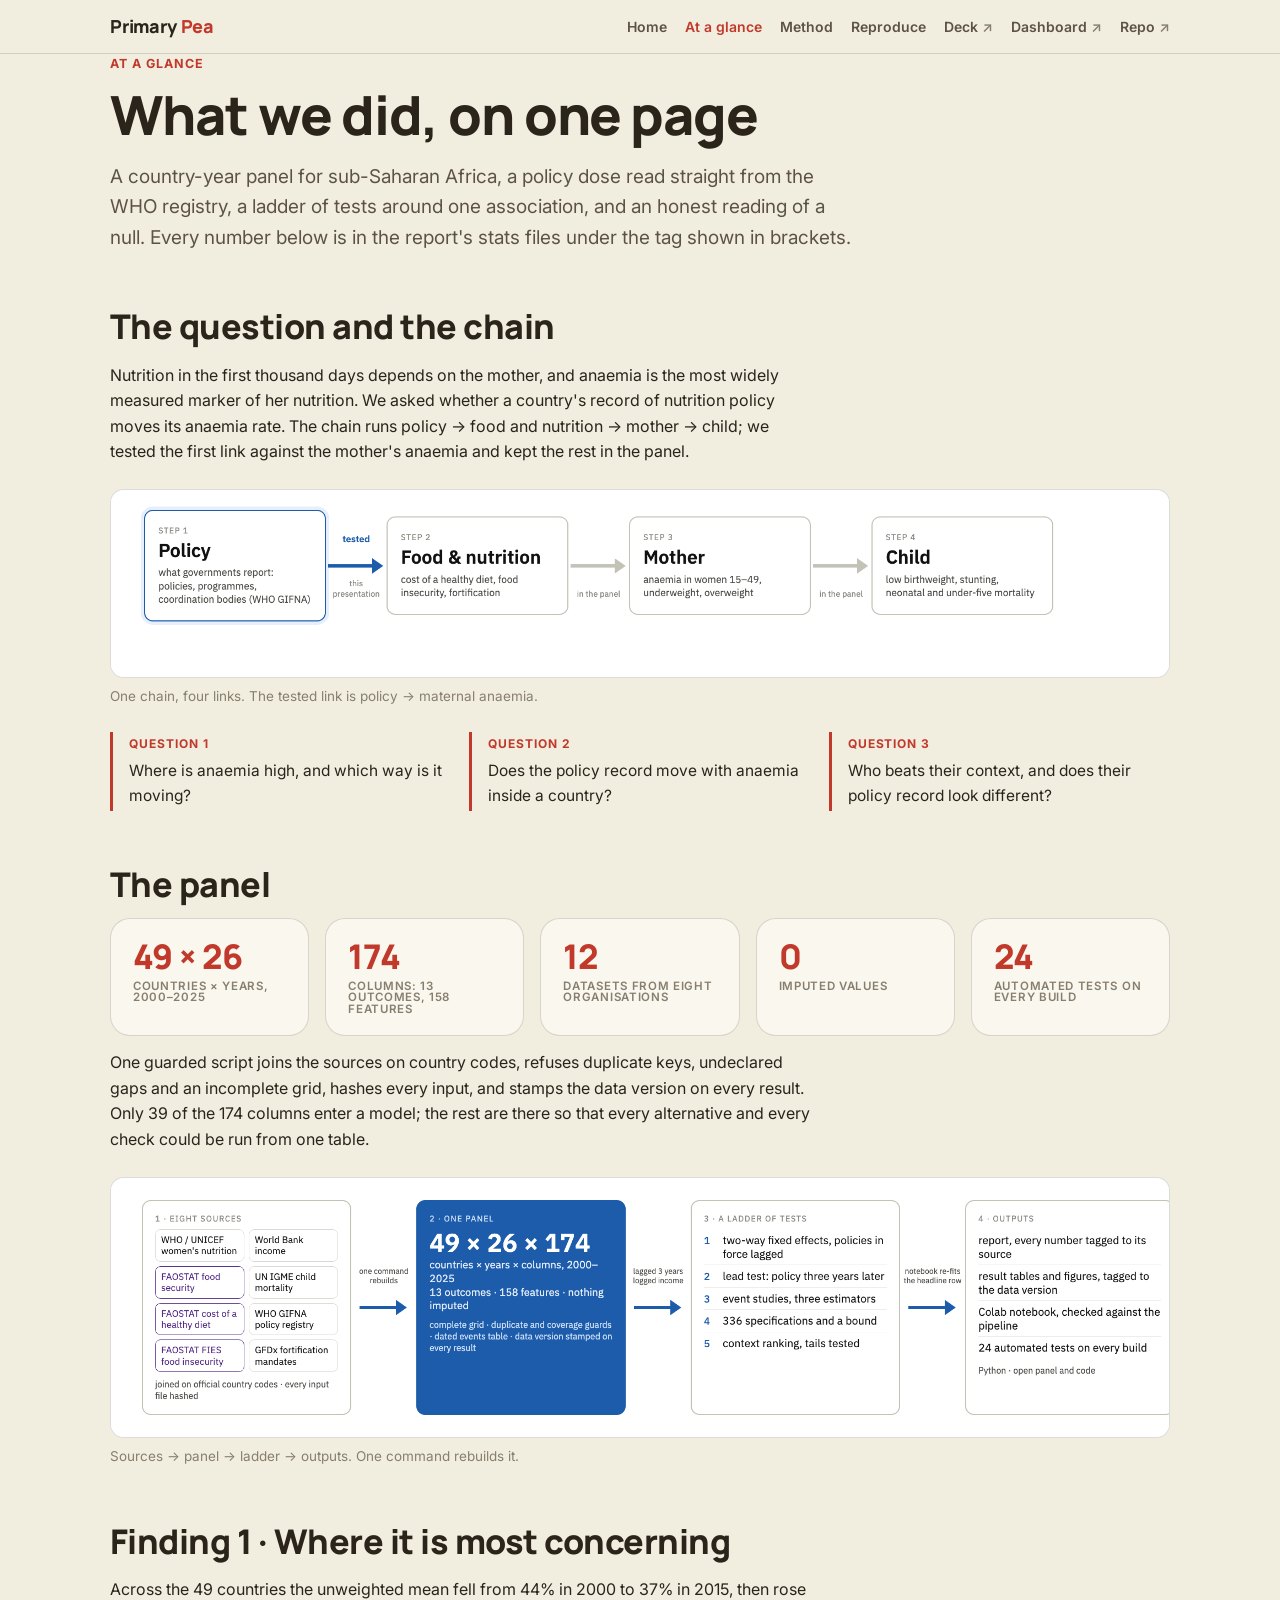
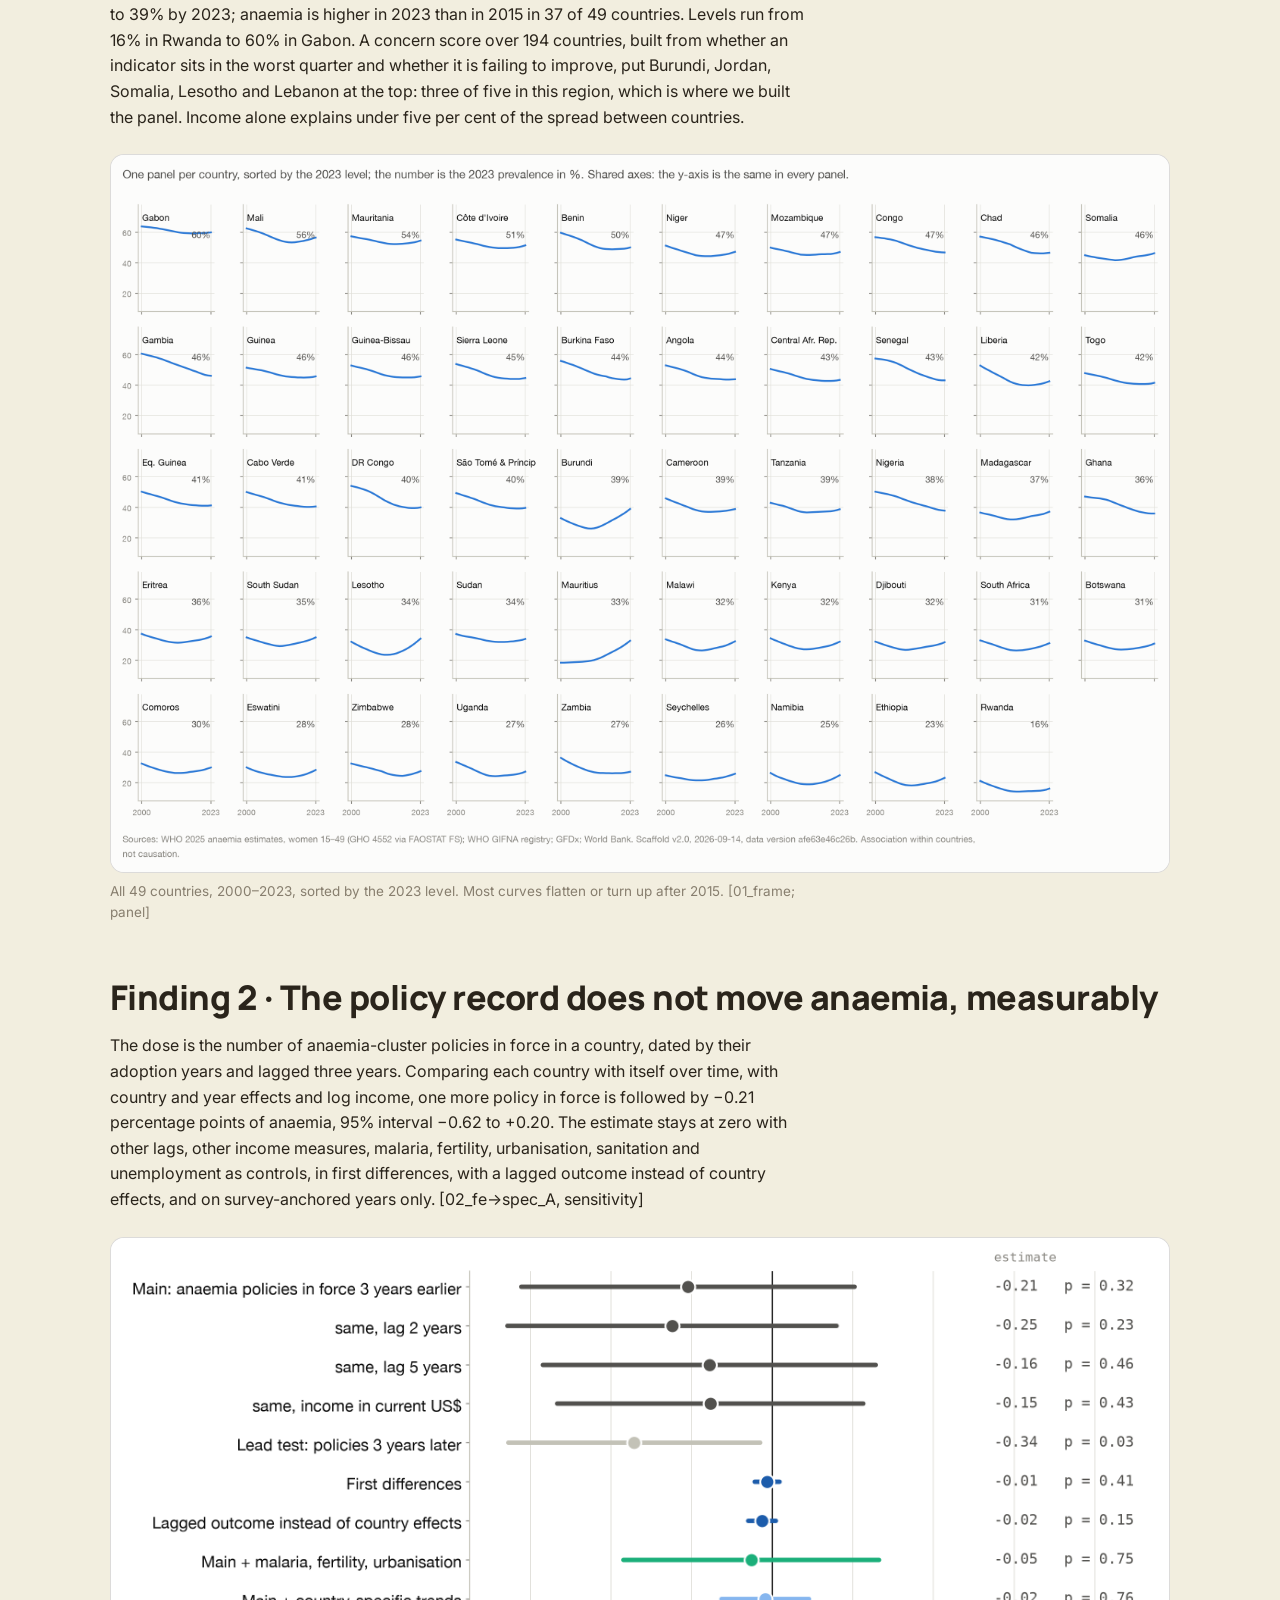
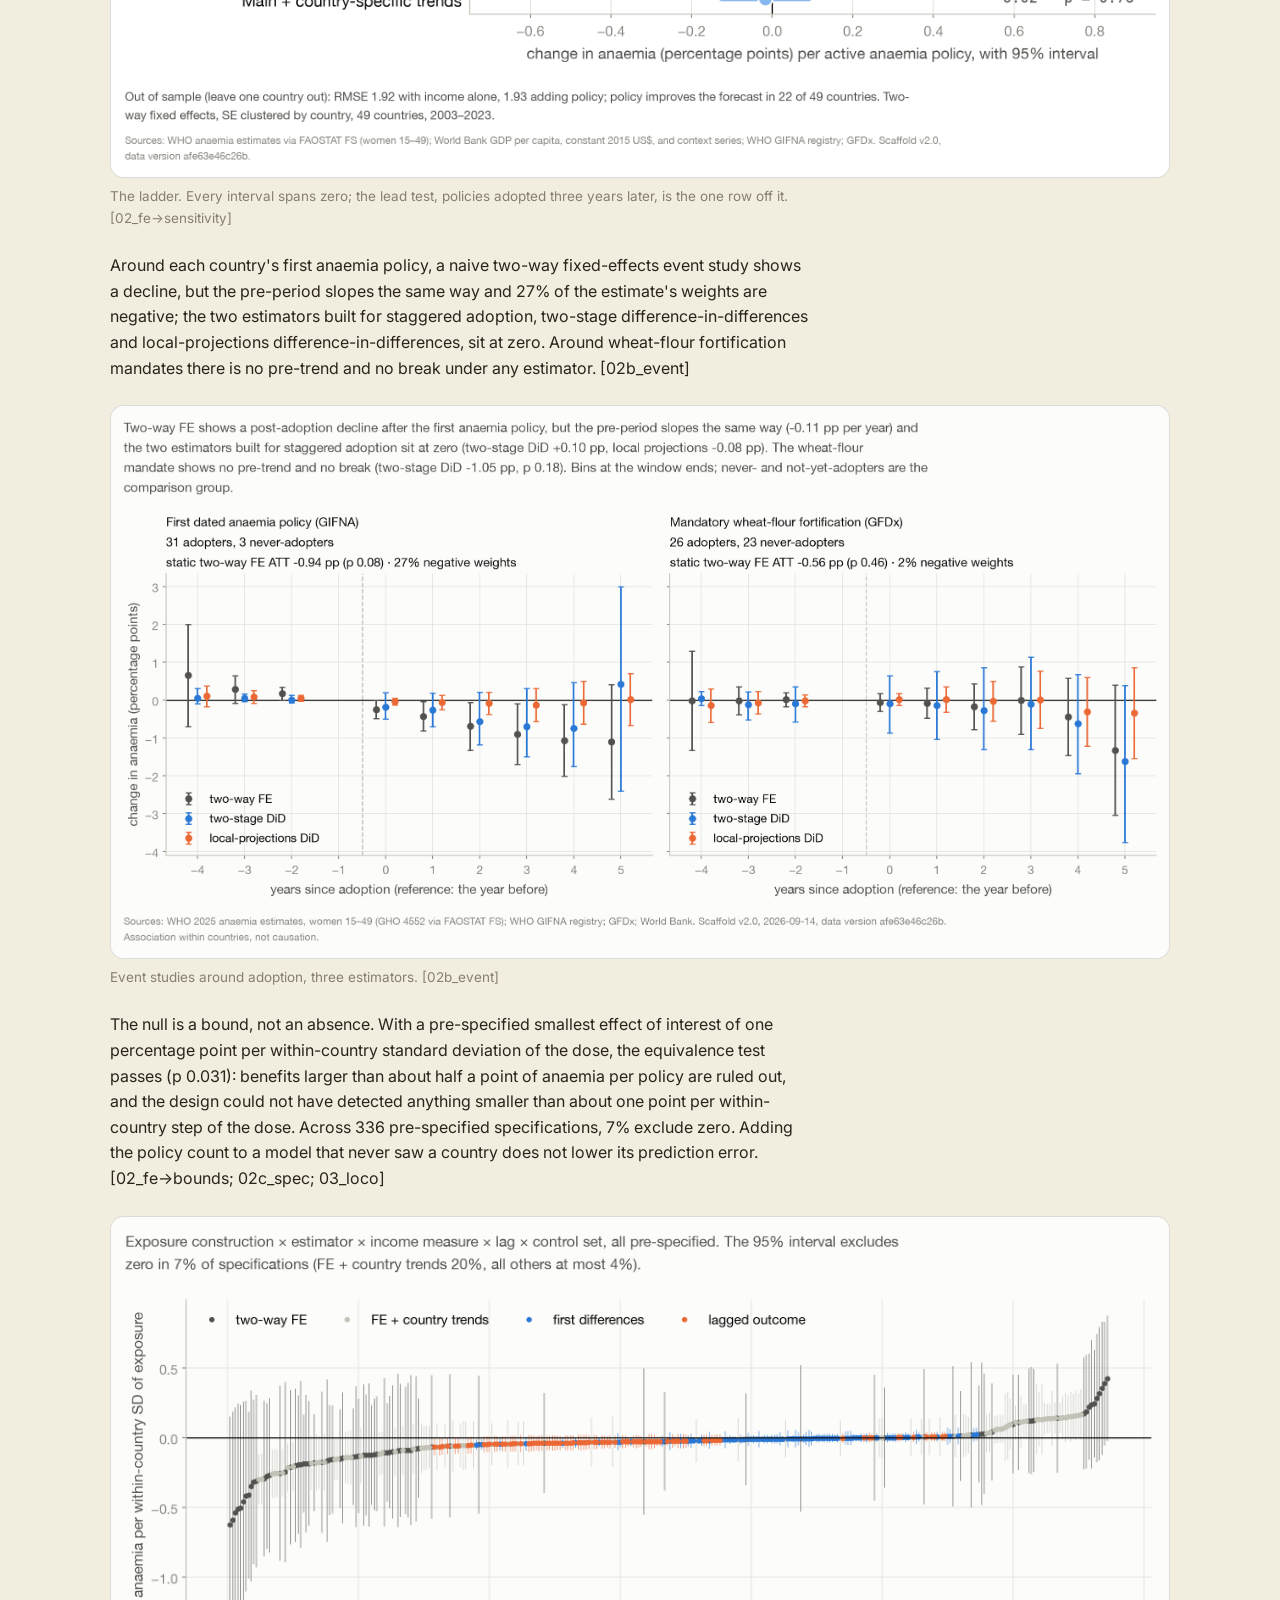
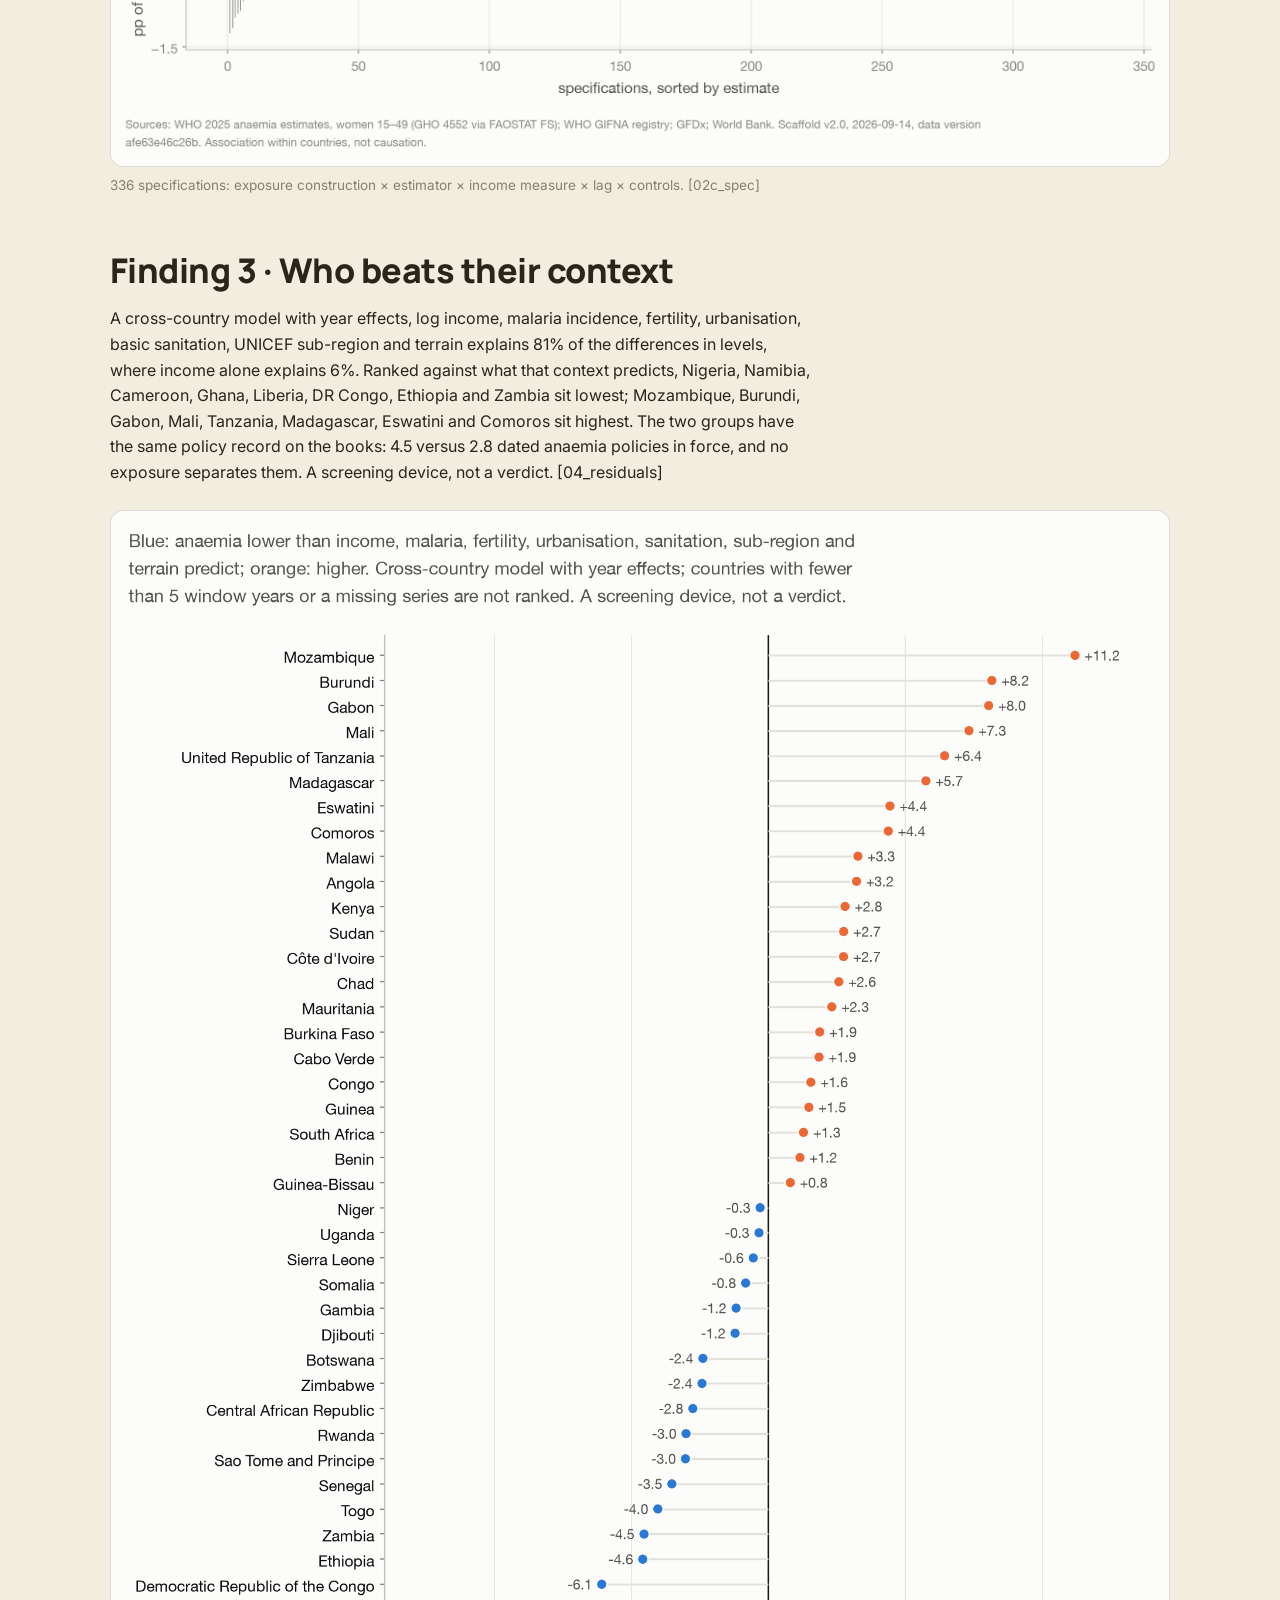
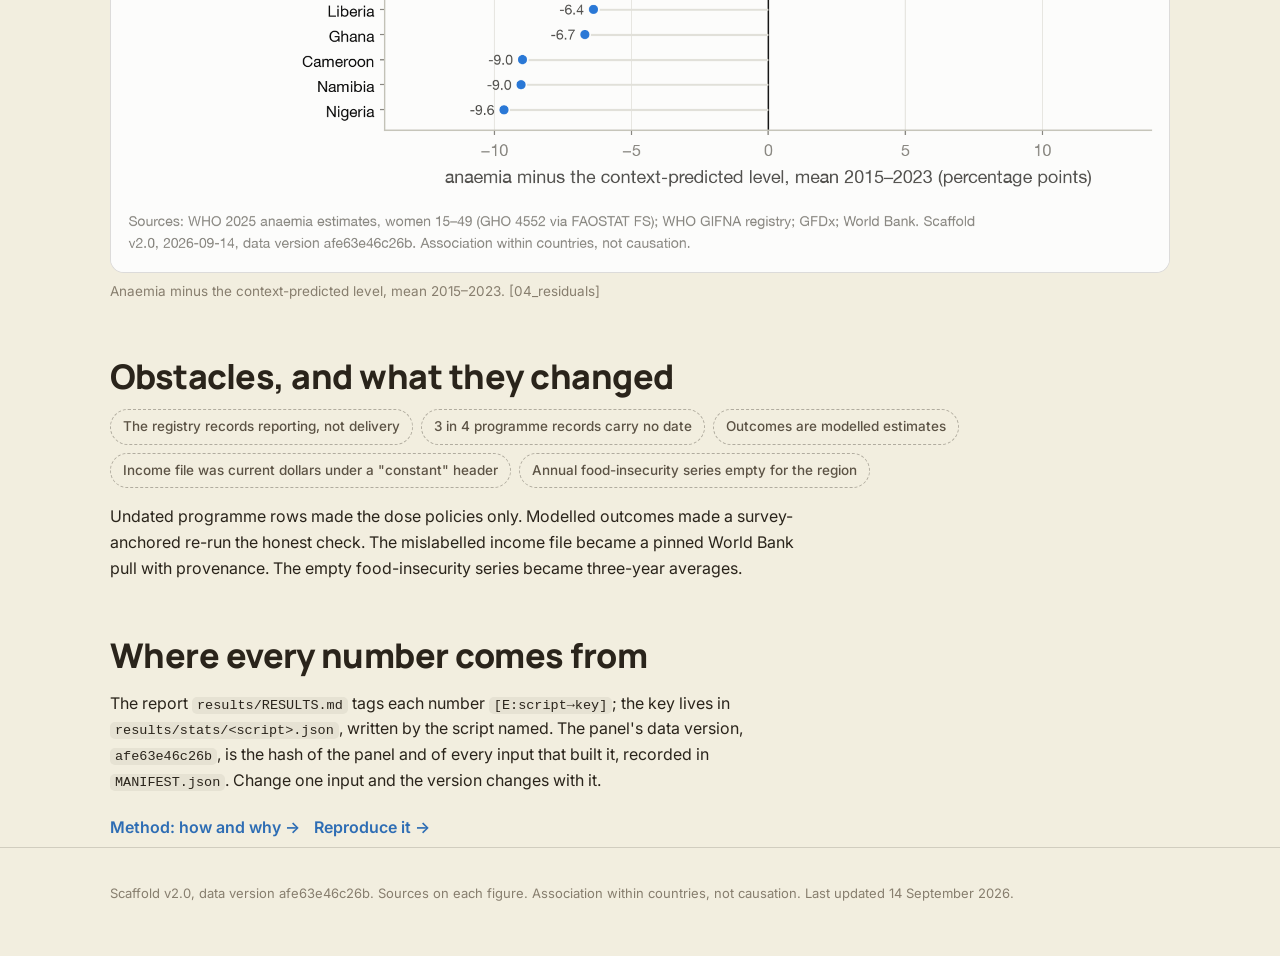
==== docs/at-a-glance/index.html @ c20ec4f0 "Root site: landing, at a glance, method, reproduce (scaffold v2.0, data version afe63e46c26b) Co-Aut" ====
<!doctype html>
<html lang="en">
<head>
<meta charset="utf-8">
<meta name="viewport" content="width=device-width, initial-scale=1">
<title>At a glance · Primary Pea</title>
<meta name="description" content="What Primary Pea did, on one page: the question, the panel, the ladder of tests, the three findings with their figures, and where every number comes from.">
<link rel="icon" type="image/svg+xml" href="../assets/favicon.svg">
<link rel="preconnect" href="https://fonts.googleapis.com"><link rel="preconnect" href="https://fonts.gstatic.com" crossorigin>
<link rel="stylesheet" href="https://fonts.googleapis.com/css2?family=Manrope:wght@700;800&family=Inter:wght@400;500;600&display=swap">
<link rel="stylesheet" href="../assets/site.css">
</head>
<body>
<header class="site"><div class="wrap">
  <a class="brand" href="../">Primary <span>Pea</span></a>
  <nav class="site"><a href="../">Home</a><a href="./" aria-current="page">At a glance</a><a href="../method/">Method</a><a href="../reproduce/">Reproduce</a><a class="ext" href="https://primary-pea.github.io/ink-and-iron/">Deck</a><a class="ext" href="https://primary-pea.github.io/dashboard/">Dashboard</a><a class="ext" href="https://github.com/primary-pea/wid-datathon-2026">Repo</a></nav>
</div></header>

<main class="wrap">
  <div class="eyebrow">At a glance</div>
  <h1>What we did, on one page</h1>
  <p class="lead">A country-year panel for sub-Saharan Africa, a policy dose read straight from the WHO registry, a ladder of tests around one association, and an honest reading of a null. Every number below is in the report's stats files under the tag shown in brackets.</p>

  <h2>The question and the chain</h2>
  <p>Nutrition in the first thousand days depends on the mother, and anaemia is the most widely measured marker of her nutrition. We asked whether a country's record of nutrition policy moves its anaemia rate. The chain runs policy → food and nutrition → mother → child; we tested the first link against the mother's anaemia and kept the rest in the panel.</p>
  <figure><img src="../assets/fig/06_framework_chain.png" alt="Four linked boxes: Policy, Food and nutrition, Mother, Child; the first arrow is marked tested, the others in the panel"><figcaption>One chain, four links. The tested link is policy → maternal anaemia.</figcaption></figure>
  <div class="qs">
    <div class="q"><div class="qn">Question 1</div><p>Where is anaemia high, and which way is it moving?</p></div>
    <div class="q"><div class="qn">Question 2</div><p>Does the policy record move with anaemia inside a country?</p></div>
    <div class="q"><div class="qn">Question 3</div><p>Who beats their context, and does their policy record look different?</p></div>
  </div>

  <h2>The panel</h2>
  <div class="grid g5">
    <div class="card"><div class="stat">49 × 26<small>countries × years, 2000–2025</small></div></div>
    <div class="card"><div class="stat">174<small>columns: 13 outcomes, 158 features</small></div></div>
    <div class="card"><div class="stat">12<small>datasets from eight organisations</small></div></div>
    <div class="card"><div class="stat">0<small>imputed values</small></div></div>
    <div class="card"><div class="stat">24<small>automated tests on every build</small></div></div>
  </div>
  <p style="margin-top:14px">One guarded script joins the sources on country codes, refuses duplicate keys, undeclared gaps and an incomplete grid, hashes every input, and stamps the data version on every result. Only 39 of the 174 columns enter a model; the rest are there so that every alternative and every check could be run from one table.</p>
  <figure><img src="../assets/fig/07b_pipeline_simple.png" alt="Pipeline diagram from sources to panel to ladder of tests to outputs"><figcaption>Sources → panel → ladder → outputs. One command rebuilds it.</figcaption></figure>

  <h2>Finding 1 · Where it is most concerning</h2>
  <p>Across the 49 countries the unweighted mean fell from 44% in 2000 to 37% in 2015, then rose to 39% by 2023; anaemia is higher in 2023 than in 2015 in 37 of 49 countries. Levels run from 16% in Rwanda to 60% in Gabon. A concern score over 194 countries, built from whether an indicator sits in the worst quarter and whether it is failing to improve, put Burundi, Jordan, Somalia, Lesotho and Lebanon at the top: three of five in this region, which is where we built the panel. Income alone explains under five per cent of the spread between countries.</p>
  <figure><img src="../assets/fig/14_trends_small_multiples.png" alt="Small multiples: anaemia in women 15 to 49, 2000 to 2023, one panel per country for all 49 countries, sorted by the 2023 level"><figcaption>All 49 countries, 2000–2023, sorted by the 2023 level. Most curves flatten or turn up after 2015. [01_frame; panel]</figcaption></figure>

  <h2>Finding 2 · The policy record does not move anaemia, measurably</h2>
  <p>The dose is the number of anaemia-cluster policies in force in a country, dated by their adoption years and lagged three years. Comparing each country with itself over time, with country and year effects and log income, one more policy in force is followed by −0.21 percentage points of anaemia, 95% interval −0.62 to +0.20. The estimate stays at zero with other lags, other income measures, malaria, fertility, urbanisation, sanitation and unemployment as controls, in first differences, with a lagged outcome instead of country effects, and on survey-anchored years only. [02_fe→spec_A, sensitivity]</p>
  <figure><img src="../assets/fig/04_coefficient_ladder.png" alt="Coefficient ladder: nine rows of estimates with 95% intervals, all crossing zero except the lead test"><figcaption>The ladder. Every interval spans zero; the lead test, policies adopted three years later, is the one row off it. [02_fe→sensitivity]</figcaption></figure>
  <p>Around each country's first anaemia policy, a naive two-way fixed-effects event study shows a decline, but the pre-period slopes the same way and 27% of the estimate's weights are negative; the two estimators built for staggered adoption, two-stage difference-in-differences and local-projections difference-in-differences, sit at zero. Around wheat-flour fortification mandates there is no pre-trend and no break under any estimator. [02b_event]</p>
  <figure><img src="../assets/fig/09_event_study.png" alt="Two event-study panels, first anaemia policy and wheat-flour mandate, three estimators each, coefficients by year relative to adoption"><figcaption>Event studies around adoption, three estimators. [02b_event]</figcaption></figure>
  <p>The null is a bound, not an absence. With a pre-specified smallest effect of interest of one percentage point per within-country standard deviation of the dose, the equivalence test passes (p 0.031): benefits larger than about half a point of anaemia per policy are ruled out, and the design could not have detected anything smaller than about one point per within-country step of the dose. Across 336 pre-specified specifications, 7% exclude zero. Adding the policy count to a model that never saw a country does not lower its prediction error. [02_fe→bounds; 02c_spec; 03_loco]</p>
  <figure><img src="../assets/fig/10_spec_curve.png" alt="Specification curve: 336 estimates sorted by size with intervals, coloured by estimator"><figcaption>336 specifications: exposure construction × estimator × income measure × lag × controls. [02c_spec]</figcaption></figure>

  <h2>Finding 3 · Who beats their context</h2>
  <p>A cross-country model with year effects, log income, malaria incidence, fertility, urbanisation, basic sanitation, UNICEF sub-region and terrain explains 81% of the differences in levels, where income alone explains 6%. Ranked against what that context predicts, Nigeria, Namibia, Cameroon, Ghana, Liberia, DR Congo, Ethiopia and Zambia sit lowest; Mozambique, Burundi, Gabon, Mali, Tanzania, Madagascar, Eswatini and Comoros sit highest. The two groups have the same policy record on the books: 4.5 versus 2.8 dated anaemia policies in force, and no exposure separates them. A screening device, not a verdict. [04_residuals]</p>
  <figure><img src="../assets/fig/12_context_ranking.png" alt="Lollipop chart of 45 countries ranked by anaemia minus the context-predicted level"><figcaption>Anaemia minus the context-predicted level, mean 2015–2023. [04_residuals]</figcaption></figure>

  <h2>Obstacles, and what they changed</h2>
  <div class="chips"><span>The registry records reporting, not delivery</span><span>3 in 4 programme records carry no date</span><span>Outcomes are modelled estimates</span><span>Income file was current dollars under a "constant" header</span><span>Annual food-insecurity series empty for the region</span></div>
  <p>Undated programme rows made the dose policies only. Modelled outcomes made a survey-anchored re-run the honest check. The mislabelled income file became a pinned World Bank pull with provenance. The empty food-insecurity series became three-year averages.</p>

  <h2>Where every number comes from</h2>
  <p>The report <code>results/RESULTS.md</code> tags each number <code>[E:script→key]</code>; the key lives in <code>results/stats/&lt;script&gt;.json</code>, written by the script named. The panel's data version, <code>afe63e46c26b</code>, is the hash of the panel and of every input that built it, recorded in <code>MANIFEST.json</code>. Change one input and the version changes with it.</p>
  <div class="links"><a href="../method/">Method: how and why →</a><a href="../reproduce/">Reproduce it →</a></div>
</main>

<footer class="site"><div class="wrap"><p>Scaffold v2.0, data version afe63e46c26b. Sources on each figure. Association within countries, not causation. Last updated 14 September 2026.</p></div></footer>
</body>
</html>
---- docs/assets/site.css ----
:root{--paper:#F2EEDF;--card:#FAF7EE;--ink:#2A241B;--ink-soft:#5C5345;--ink-faint:#877E6E;--line:rgba(42,36,27,.16);--line-2:rgba(42,36,27,.32);--oxide:#C0392B;--indigo:#2E6DB4;--green:#2E8B45;--plum:#A03A6E;--ochre:#B07A10;--sage:#B7C7A8;--blush:#E8C9B6;--lilac:#C9BEDC;--head:"Manrope",system-ui,sans-serif;--text:"Inter",system-ui,sans-serif}
*{box-sizing:border-box}
html{color-scheme:light}
body{margin:0;background:var(--paper);color:var(--ink);font-family:var(--text);font-size:16px;line-height:1.6}
a{color:var(--indigo);text-decoration:none}a:hover{text-decoration:underline}
.wrap{max-width:1100px;margin:0 auto;padding:0 20px}
header.site{border-bottom:1px solid var(--line);background:var(--paper);position:sticky;top:0;z-index:5}
header.site .wrap{display:flex;align-items:center;justify-content:space-between;gap:16px;flex-wrap:wrap;padding-top:12px;padding-bottom:12px}
.brand{font-family:var(--head);font-weight:800;letter-spacing:-.01em;color:var(--ink);font-size:18px}
.brand span{color:var(--oxide)}
nav.site a{font-size:14px;font-weight:600;color:var(--ink-soft);margin-left:18px}
nav.site a[aria-current]{color:var(--oxide)}
nav.site a.ext::after{content:" ↗";color:var(--ink-faint)}
main{padding:28px 0 56px}
h1{font-family:var(--head);font-weight:800;font-size:clamp(32px,4.6vw,54px);line-height:1.08;letter-spacing:-.02em;margin:.2em 0 .3em;text-wrap:balance;max-width:20ch}
h2{font-family:var(--head);font-weight:800;font-size:clamp(24px,3vw,34px);line-height:1.15;letter-spacing:-.015em;margin:1.6em 0 .4em;text-wrap:balance}
h3{font-family:var(--head);font-weight:700;font-size:19px;margin:1.2em 0 .3em}
.eyebrow{font-size:12.5px;font-weight:700;letter-spacing:.08em;text-transform:uppercase;color:var(--oxide)}
.lead{font-size:19px;color:var(--ink-soft);max-width:62ch}
p{max-width:70ch}
.accent{color:var(--oxide)}
.grid{display:grid;gap:16px}
.g2{grid-template-columns:repeat(auto-fit,minmax(280px,1fr))}
.g3{grid-template-columns:repeat(auto-fit,minmax(240px,1fr))}
.g5{grid-template-columns:repeat(auto-fit,minmax(160px,1fr))}
.card{background:var(--card);border:1px solid var(--line);border-radius:20px;padding:20px 22px}
.card.blush{background:var(--blush)}.card.sage{background:var(--sage)}.card.lilac{background:var(--lilac)}
.card h3{margin-top:0}
.card p{font-size:15px;color:var(--ink-soft)}
.stat{font-family:var(--head);font-weight:800;font-size:34px;line-height:1;letter-spacing:-.02em;color:var(--oxide)}
.stat small{display:block;font-family:var(--text);font-weight:600;font-size:11.5px;letter-spacing:.06em;text-transform:uppercase;color:var(--ink-faint);margin-top:8px}
figure{margin:24px 0}
figure img{display:block;width:100%;height:auto;border-radius:14px;border:1px solid var(--line);background:#fff}
figcaption{font-size:13.5px;color:var(--ink-faint);margin-top:8px;max-width:80ch}
table{border-collapse:collapse;width:100%;font-size:14.5px;margin:12px 0 20px}
th,td{text-align:left;vertical-align:top;padding:9px 12px;border-bottom:1px solid var(--line)}
th{font-size:12px;letter-spacing:.06em;text-transform:uppercase;color:var(--ink-faint);font-weight:700}
td.num,th.num{text-align:right;font-variant-numeric:tabular-nums;white-space:nowrap}
.tablewrap{overflow-x:auto}
code,pre{font-family:ui-monospace,SFMono-Regular,Menlo,monospace;font-size:13.5px}
code{background:rgba(42,36,27,.06);padding:1px 5px;border-radius:5px}
pre{background:#1f1b16;color:#f3eee0;padding:16px 18px;border-radius:14px;overflow-x:auto;line-height:1.5}
pre code{background:none;padding:0;color:inherit}
.chips{display:flex;flex-wrap:wrap;gap:8px;margin:10px 0}
.chips span{font-size:13.5px;font-weight:500;color:var(--ink-soft);border:1px dashed var(--line-2);border-radius:999px;padding:6px 12px}
.note{border-left:3px solid var(--oxide);padding:6px 0 6px 16px;color:var(--ink-soft);max-width:72ch}
.callout{background:var(--card);border:1px solid var(--line);border-radius:20px;padding:18px 22px;max-width:76ch}
.callout b{font-family:var(--head)}
.qs{display:grid;gap:18px;grid-template-columns:repeat(auto-fit,minmax(260px,1fr));margin:12px 0}
.q{border-left:3px solid var(--oxide);padding:2px 0 2px 16px}
.q .qn{font-size:12px;font-weight:700;letter-spacing:.08em;text-transform:uppercase;color:var(--oxide)}
.q p{margin:6px 0 0;font-size:15.5px}
ol.steps{padding-left:22px}ol.steps li{margin:6px 0}
footer.site{border-top:1px solid var(--line);padding:22px 0 40px;font-size:13px;color:var(--ink-faint)}
footer.site p{max-width:none}
.links a{display:inline-block;margin:6px 14px 6px 0;font-weight:600}
@media (max-width:640px){nav.site a{margin-left:12px}}
/* narrow-screen safety: nothing may widen the page beyond the viewport */
html,body{max-width:100%;overflow-x:hidden}
img,svg,video{max-width:100%}
pre{max-width:100%}
.g2{grid-template-columns:repeat(auto-fit,minmax(min(280px,100%),1fr))}
.g3{grid-template-columns:repeat(auto-fit,minmax(min(240px,100%),1fr))}
.g5{grid-template-columns:repeat(auto-fit,minmax(min(160px,100%),1fr))}
.qs{grid-template-columns:repeat(auto-fit,minmax(min(260px,100%),1fr))}
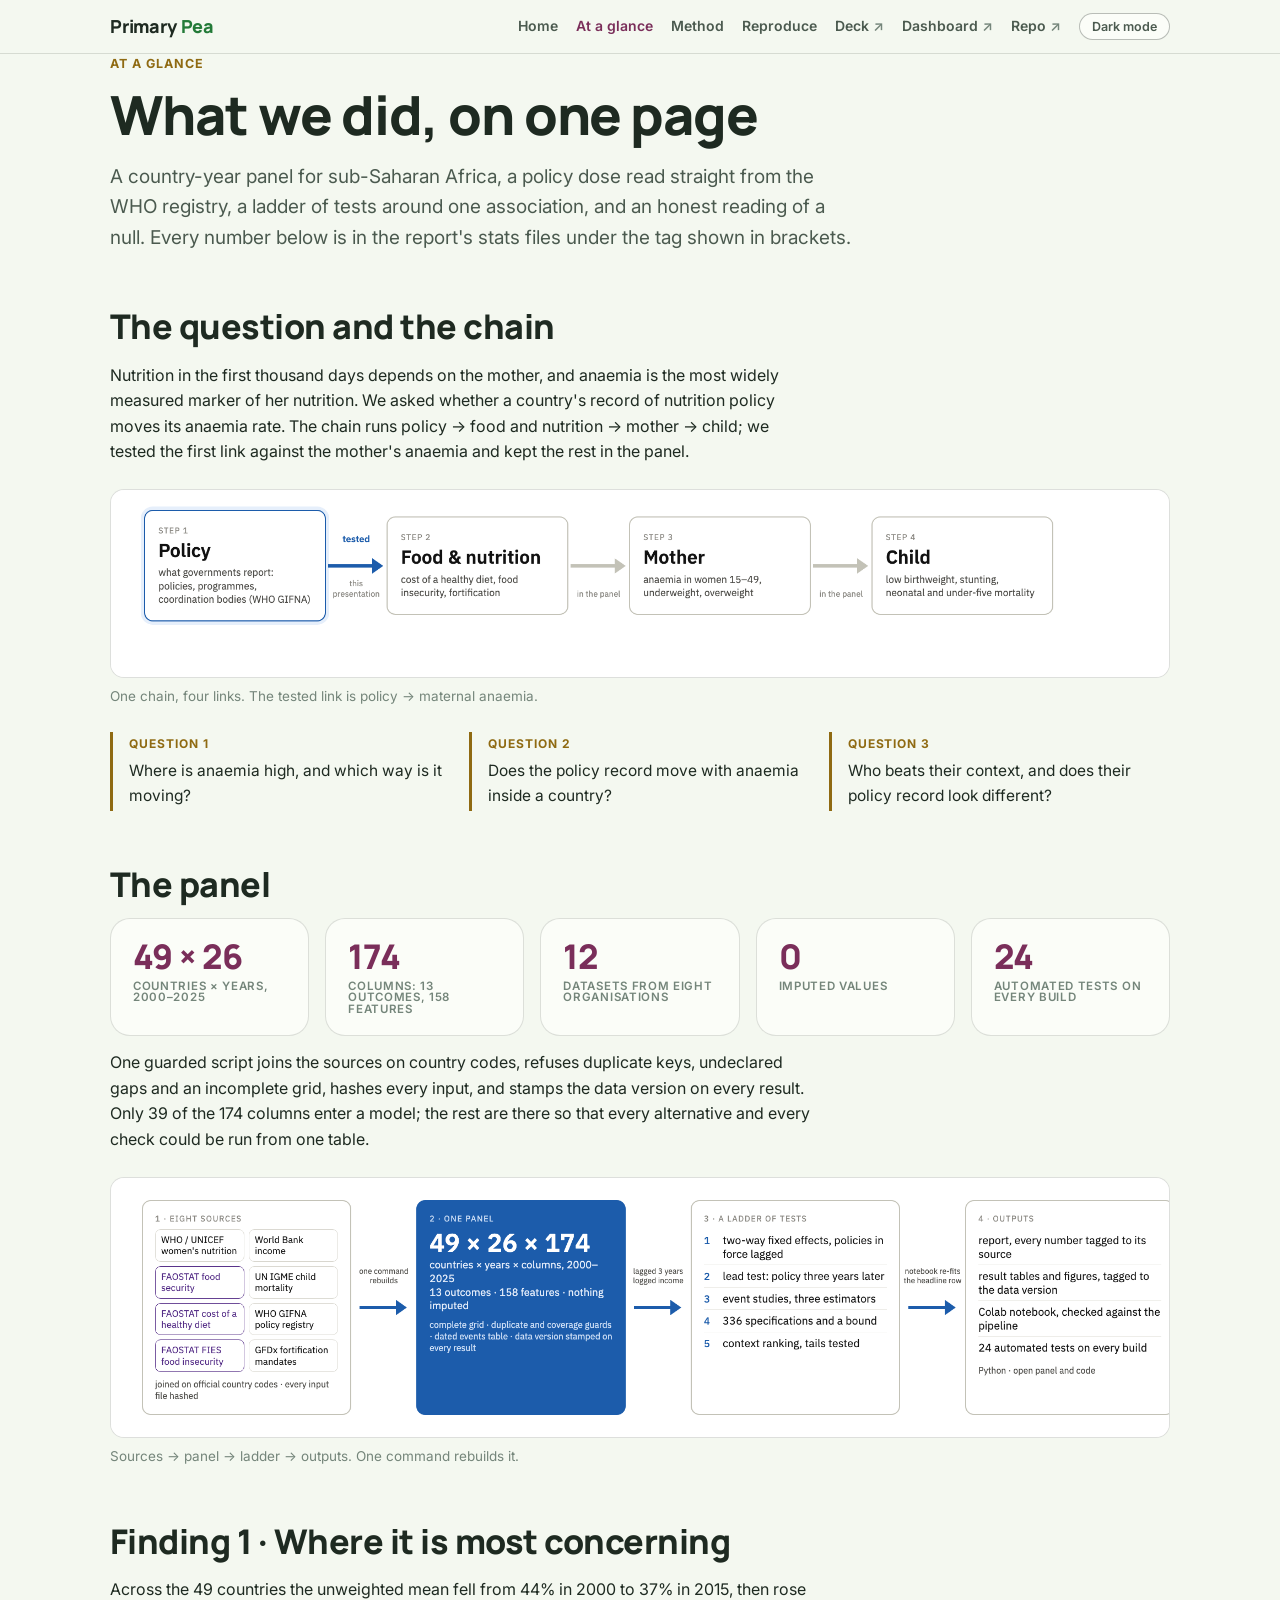
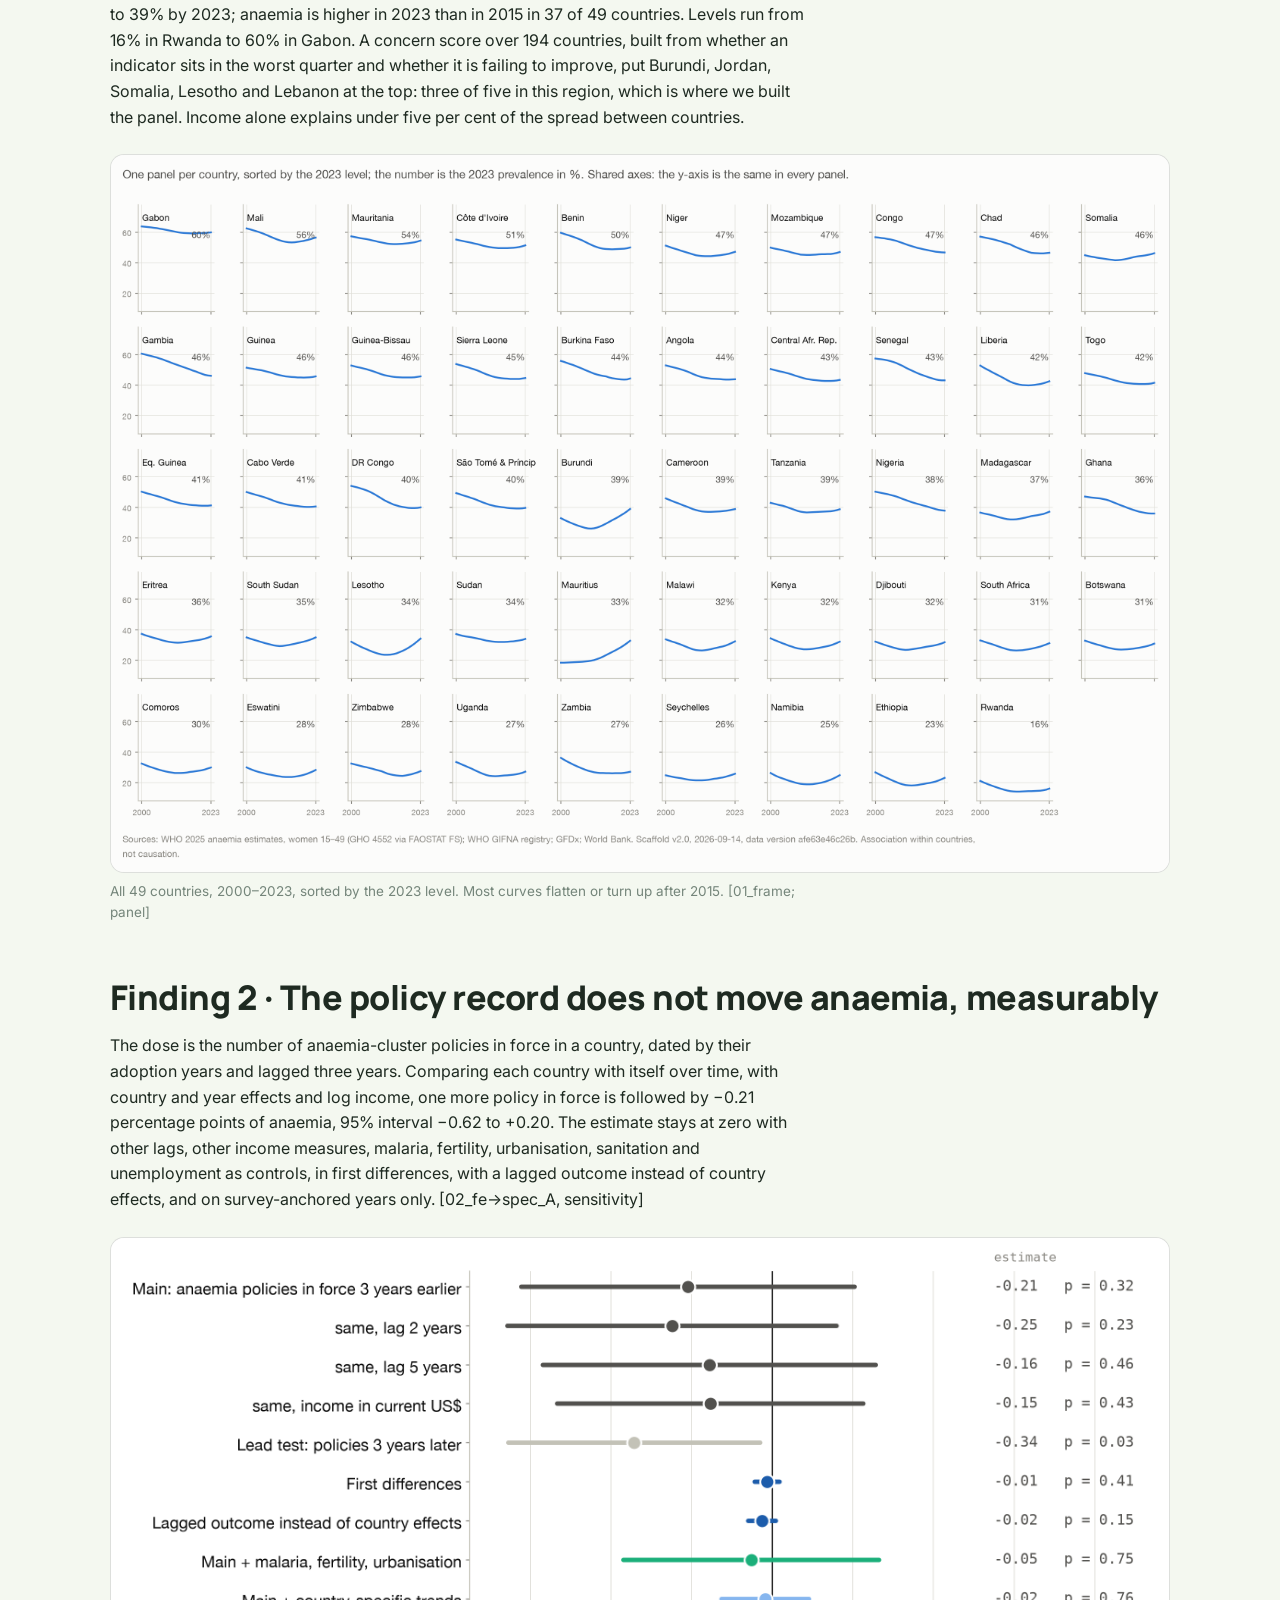
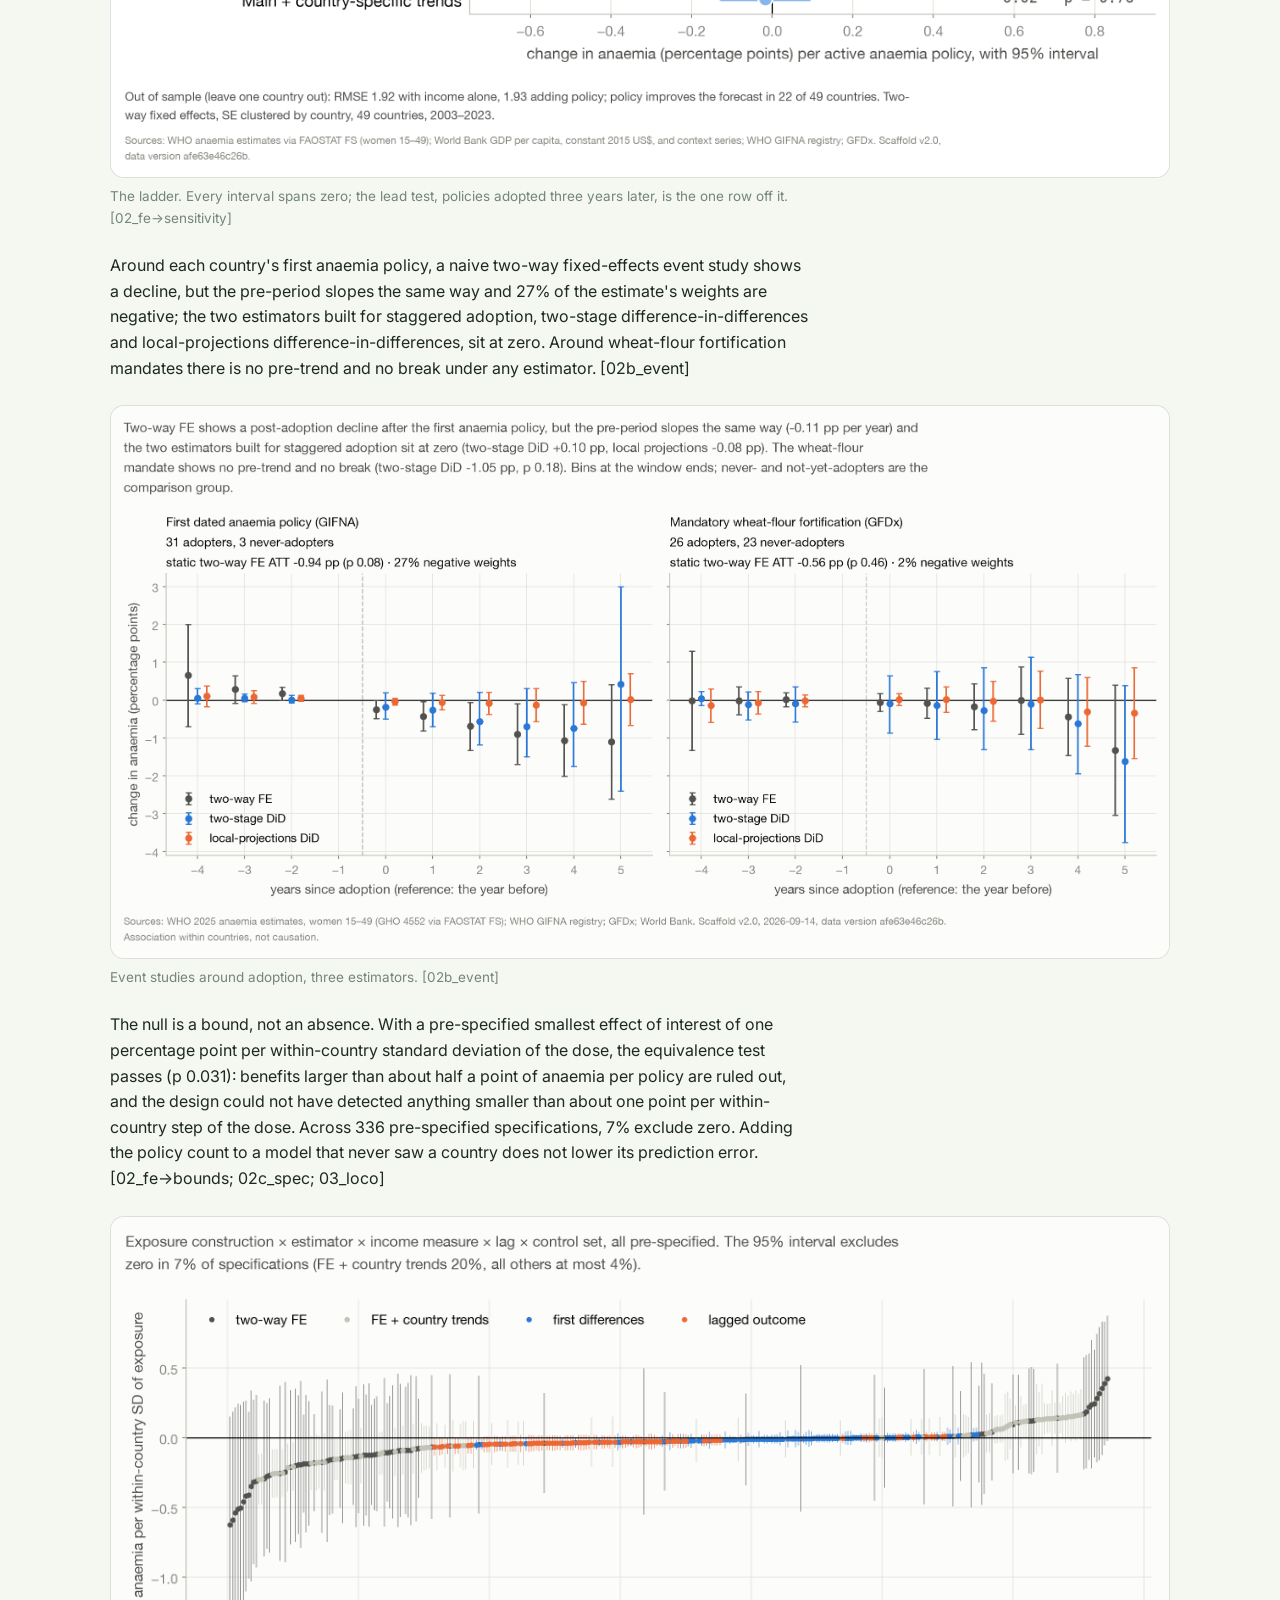
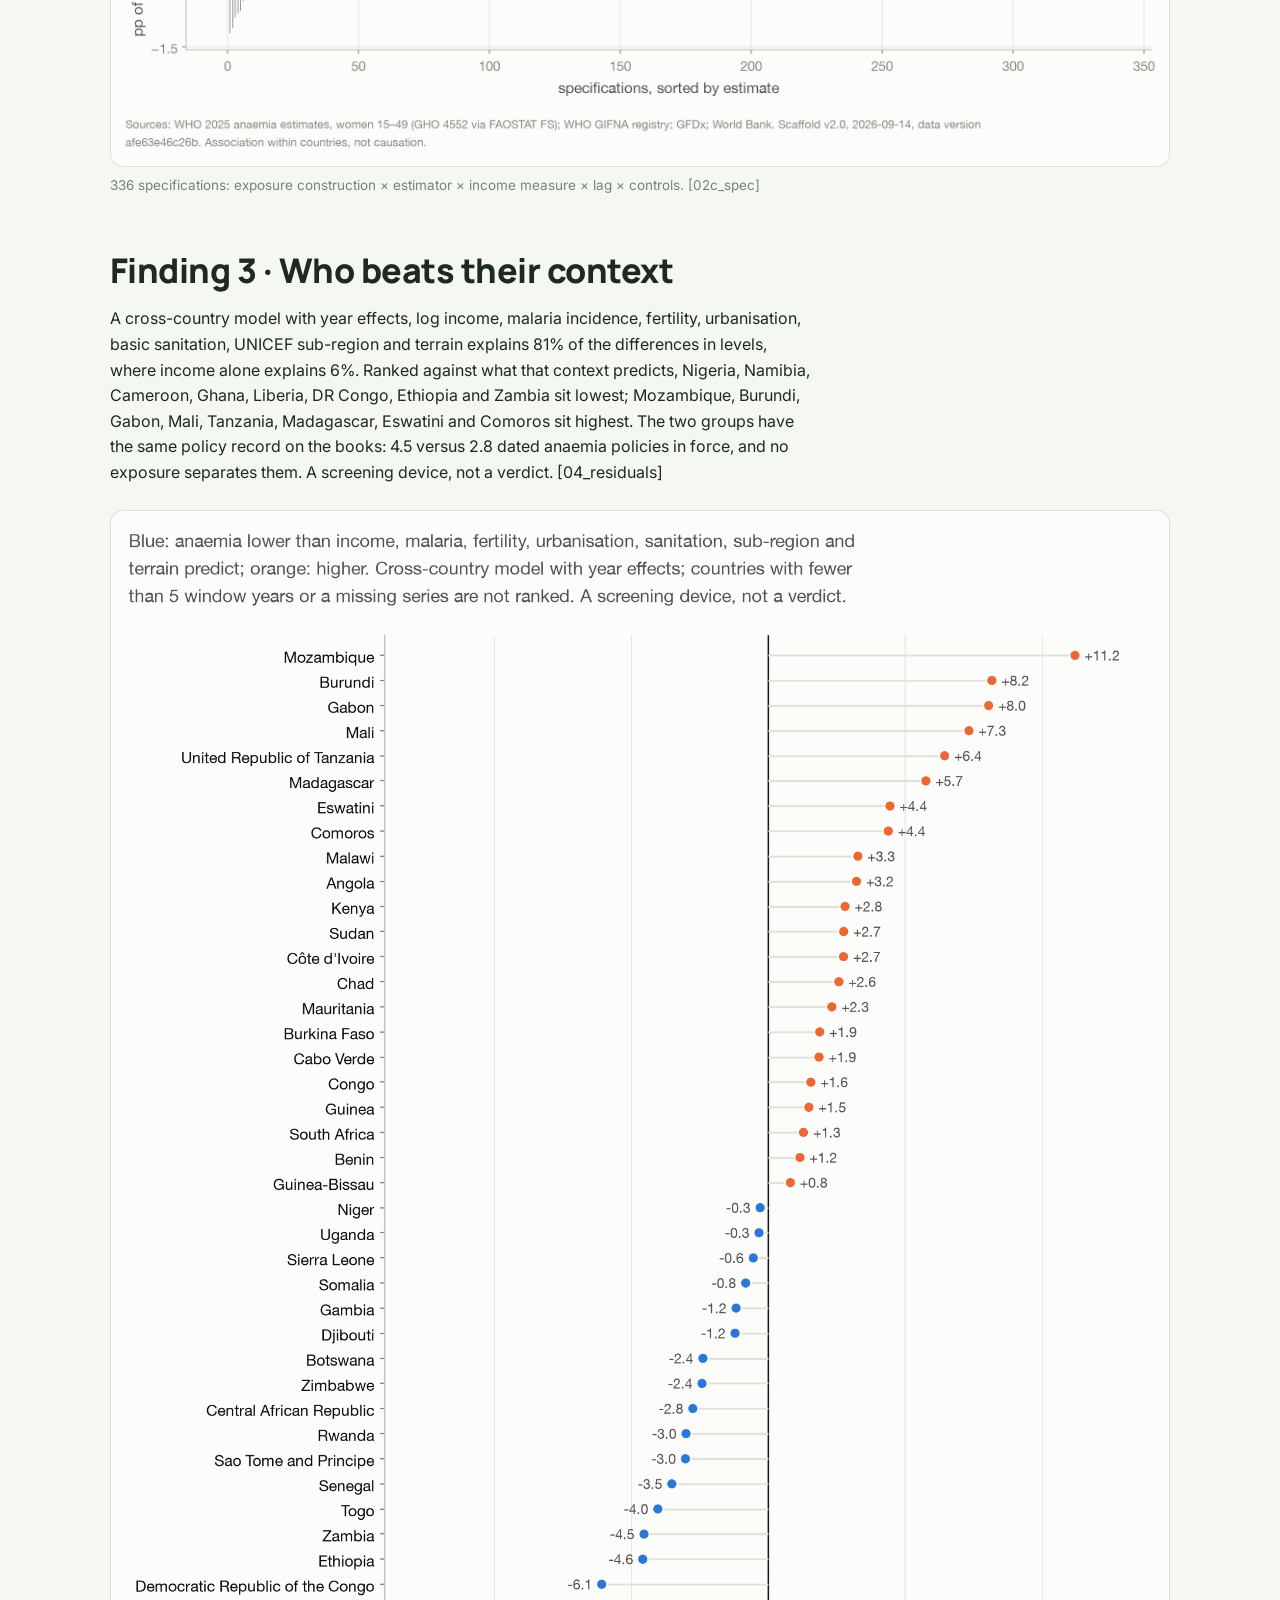
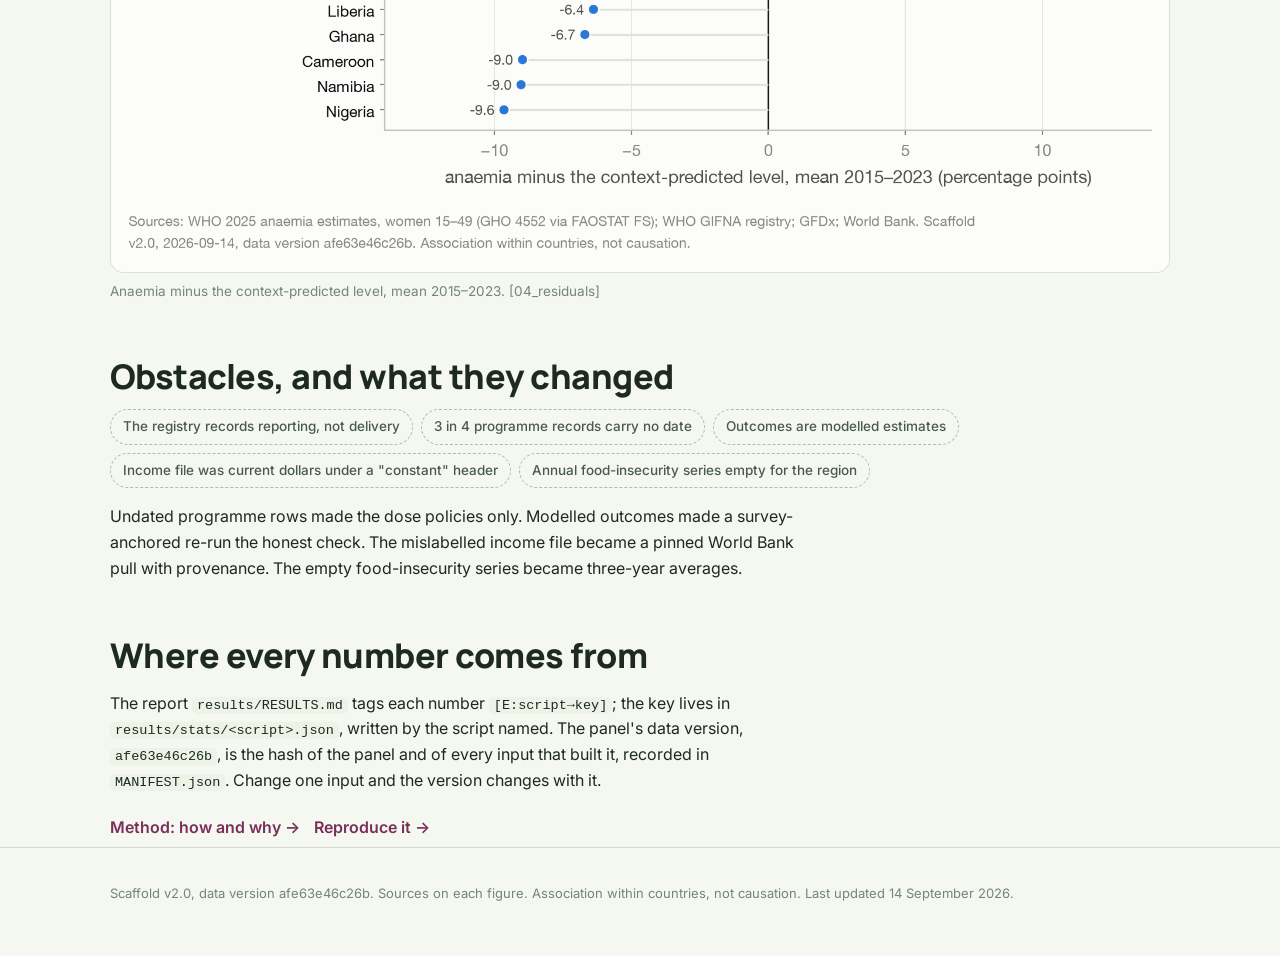
==== commit 5052ab26: "Pea-green light theme with plum and gold, device-default dark mode with toggle, new favicon Co-Autho" ====
--- a/docs/at-a-glance/index.html
+++ b/docs/at-a-glance/index.html
@@ -5,15 +5,18 @@
 <meta name="viewport" content="width=device-width, initial-scale=1">
 <title>At a glance · Primary Pea</title>
 <meta name="description" content="What Primary Pea did, on one page: the question, the panel, the ladder of tests, the three findings with their figures, and where every number comes from.">
-<link rel="icon" type="image/svg+xml" href="../assets/favicon.svg">
+<link rel="icon" type="image/svg+xml" href="../assets/favicon.svg"><link rel="icon" type="image/png" sizes="32x32" href="../assets/favicon-32.png"><link rel="apple-touch-icon" sizes="180x180" href="../assets/apple-touch-icon.png"><meta name="theme-color" content="#F4F8F0">
 <link rel="preconnect" href="https://fonts.googleapis.com"><link rel="preconnect" href="https://fonts.gstatic.com" crossorigin>
 <link rel="stylesheet" href="https://fonts.googleapis.com/css2?family=Manrope:wght@700;800&family=Inter:wght@400;500;600&display=swap">
 <link rel="stylesheet" href="../assets/site.css">
+<script>(function(){try{var t=localStorage.getItem('theme');if(t==='dark'||t==='light'){document.documentElement.setAttribute('data-theme',t)}}catch(e){}
+window.addEventListener('DOMContentLoaded',function(){var b=document.querySelector('[data-theme-toggle]');if(!b)return;function label(){var t=document.documentElement.getAttribute('data-theme');b.textContent=t==='dark'?'Light mode':t==='light'?'Dark mode':(matchMedia('(prefers-color-scheme: dark)').matches?'Light mode':'Dark mode')}
+b.addEventListener('click',function(){var cur=document.documentElement.getAttribute('data-theme')||(matchMedia('(prefers-color-scheme: dark)').matches?'dark':'light');var next=cur==='dark'?'light':'dark';document.documentElement.setAttribute('data-theme',next);try{localStorage.setItem('theme',next)}catch(e){}label()});label()})})();</script>
 </head>
 <body>
 <header class="site"><div class="wrap">
   <a class="brand" href="../">Primary <span>Pea</span></a>
-  <nav class="site"><a href="../">Home</a><a href="./" aria-current="page">At a glance</a><a href="../method/">Method</a><a href="../reproduce/">Reproduce</a><a class="ext" href="https://primary-pea.github.io/ink-and-iron/">Deck</a><a class="ext" href="https://primary-pea.github.io/dashboard/">Dashboard</a><a class="ext" href="https://github.com/primary-pea/wid-datathon-2026">Repo</a></nav>
+  <nav class="site"><a href="../">Home</a><a href="./" aria-current="page">At a glance</a><a href="../method/">Method</a><a href="../reproduce/">Reproduce</a><a class="ext" href="https://primary-pea.github.io/ink-and-iron/">Deck</a><a class="ext" href="https://primary-pea.github.io/dashboard/">Dashboard</a><a class="ext" href="https://github.com/primary-pea/wid-datathon-2026">Repo</a><button class="theme-toggle" type="button" data-theme-toggle aria-label="Switch colour theme">Theme</button></nav>
 </div></header>
 
 <main class="wrap">
--- a/docs/assets/site.css
+++ b/docs/assets/site.css
@@ -1,36 +1,59 @@
-:root{--paper:#F2EEDF;--card:#FAF7EE;--ink:#2A241B;--ink-soft:#5C5345;--ink-faint:#877E6E;--line:rgba(42,36,27,.16);--line-2:rgba(42,36,27,.32);--oxide:#C0392B;--indigo:#2E6DB4;--green:#2E8B45;--plum:#A03A6E;--ochre:#B07A10;--sage:#B7C7A8;--blush:#E8C9B6;--lilac:#C9BEDC;--head:"Manrope",system-ui,sans-serif;--text:"Inter",system-ui,sans-serif}
+/* Palette: a very pale pea green in light mode, plum and gold as the accents (a nod to Women in Data); dark mode follows the device
+   setting and can be overridden by data-theme on <html>. Every colour is a token; components never carry a literal colour. */
+:root{color-scheme:light;
+  --bg:#F4F8F0;--surface:#FBFDF8;--surface-2:#EDF3E6;
+  --ink:#1E2A21;--ink-soft:#4B5A4F;--ink-faint:#74857A;
+  --line:rgba(30,42,33,.14);--line-2:rgba(30,42,33,.30);
+  --plum:#7A2E5A;--plum-soft:#9C4B7A;--gold:#8F6A12;--gold-soft:#D9B24C;--green:#2FB24A;--green-deep:#237A38;
+  --tint-plum:#F2E4EC;--tint-gold:#F7EFD8;--tint-green:#E3F0DC;
+  --code-bg:#1B2A1F;--code-ink:#EAF2E7;
+  --head:"Manrope",system-ui,sans-serif;--text:"Inter",system-ui,sans-serif}
+@media (prefers-color-scheme: dark){:root:not([data-theme="light"]){color-scheme:dark;
+  --bg:#111A14;--surface:#182219;--surface-2:#202C22;
+  --ink:#ECF2EA;--ink-soft:#C3CEC5;--ink-faint:#8A978D;
+  --line:rgba(236,242,234,.14);--line-2:rgba(236,242,234,.30);
+  --plum:#D48BB4;--plum-soft:#B86F9A;--gold:#E2C066;--gold-soft:#C9A64A;--green:#4CCB66;--green-deep:#2FB24A;
+  --tint-plum:#2D1E29;--tint-gold:#2C2718;--tint-green:#1B2C1F;
+  --code-bg:#0C120E;--code-ink:#E4EEE2}}
+:root[data-theme="dark"]{color-scheme:dark;
+  --bg:#111A14;--surface:#182219;--surface-2:#202C22;
+  --ink:#ECF2EA;--ink-soft:#C3CEC5;--ink-faint:#8A978D;
+  --line:rgba(236,242,234,.14);--line-2:rgba(236,242,234,.30);
+  --plum:#D48BB4;--plum-soft:#B86F9A;--gold:#E2C066;--gold-soft:#C9A64A;--green:#4CCB66;--green-deep:#2FB24A;
+  --tint-plum:#2D1E29;--tint-gold:#2C2718;--tint-green:#1B2C1F;
+  --code-bg:#0C120E;--code-ink:#E4EEE2}
 *{box-sizing:border-box}
 html{color-scheme:light}
-body{margin:0;background:var(--paper);color:var(--ink);font-family:var(--text);font-size:16px;line-height:1.6}
-a{color:var(--indigo);text-decoration:none}a:hover{text-decoration:underline}
+body{margin:0;background:var(--bg);color:var(--ink);font-family:var(--text);font-size:16px;line-height:1.6}
+a{color:var(--plum);text-decoration:none}a:hover{text-decoration:underline}
 .wrap{max-width:1100px;margin:0 auto;padding:0 20px}
-header.site{border-bottom:1px solid var(--line);background:var(--paper);position:sticky;top:0;z-index:5}
+header.site{border-bottom:1px solid var(--line);background:var(--bg);position:sticky;top:0;z-index:5}
 header.site .wrap{display:flex;align-items:center;justify-content:space-between;gap:16px;flex-wrap:wrap;padding-top:12px;padding-bottom:12px}
 .brand{font-family:var(--head);font-weight:800;letter-spacing:-.01em;color:var(--ink);font-size:18px}
-.brand span{color:var(--oxide)}
+.brand span{color:var(--green-deep)}
 nav.site a{font-size:14px;font-weight:600;color:var(--ink-soft);margin-left:18px}
-nav.site a[aria-current]{color:var(--oxide)}
+nav.site a[aria-current]{color:var(--plum)}
 nav.site a.ext::after{content:" ↗";color:var(--ink-faint)}
 main{padding:28px 0 56px}
 h1{font-family:var(--head);font-weight:800;font-size:clamp(32px,4.6vw,54px);line-height:1.08;letter-spacing:-.02em;margin:.2em 0 .3em;text-wrap:balance;max-width:20ch}
 h2{font-family:var(--head);font-weight:800;font-size:clamp(24px,3vw,34px);line-height:1.15;letter-spacing:-.015em;margin:1.6em 0 .4em;text-wrap:balance}
 h3{font-family:var(--head);font-weight:700;font-size:19px;margin:1.2em 0 .3em}
-.eyebrow{font-size:12.5px;font-weight:700;letter-spacing:.08em;text-transform:uppercase;color:var(--oxide)}
+.eyebrow{font-size:12.5px;font-weight:700;letter-spacing:.08em;text-transform:uppercase;color:var(--gold)}
 .lead{font-size:19px;color:var(--ink-soft);max-width:62ch}
 p{max-width:70ch}
-.accent{color:var(--oxide)}
+.accent{color:var(--plum)}
 .grid{display:grid;gap:16px}
 .g2{grid-template-columns:repeat(auto-fit,minmax(280px,1fr))}
 .g3{grid-template-columns:repeat(auto-fit,minmax(240px,1fr))}
 .g5{grid-template-columns:repeat(auto-fit,minmax(160px,1fr))}
-.card{background:var(--card);border:1px solid var(--line);border-radius:20px;padding:20px 22px}
-.card.blush{background:var(--blush)}.card.sage{background:var(--sage)}.card.lilac{background:var(--lilac)}
+.card{background:var(--surface);border:1px solid var(--line);border-radius:20px;padding:20px 22px}
+.card.blush{background:var(--tint-plum)}.card.sage{background:var(--tint-green)}.card.lilac{background:var(--tint-gold)}
 .card h3{margin-top:0}
 .card p{font-size:15px;color:var(--ink-soft)}
-.stat{font-family:var(--head);font-weight:800;font-size:34px;line-height:1;letter-spacing:-.02em;color:var(--oxide)}
+.stat{font-family:var(--head);font-weight:800;font-size:34px;line-height:1;letter-spacing:-.02em;color:var(--plum)}
 .stat small{display:block;font-family:var(--text);font-weight:600;font-size:11.5px;letter-spacing:.06em;text-transform:uppercase;color:var(--ink-faint);margin-top:8px}
 figure{margin:24px 0}
-figure img{display:block;width:100%;height:auto;border-radius:14px;border:1px solid var(--line);background:#fff}
+figure img{display:block;width:100%;height:auto;border-radius:14px;border:1px solid var(--line);background:#fcfcfb}
 figcaption{font-size:13.5px;color:var(--ink-faint);margin-top:8px;max-width:80ch}
 table{border-collapse:collapse;width:100%;font-size:14.5px;margin:12px 0 20px}
 th,td{text-align:left;vertical-align:top;padding:9px 12px;border-bottom:1px solid var(--line)}
@@ -38,17 +61,17 @@
 td.num,th.num{text-align:right;font-variant-numeric:tabular-nums;white-space:nowrap}
 .tablewrap{overflow-x:auto}
 code,pre{font-family:ui-monospace,SFMono-Regular,Menlo,monospace;font-size:13.5px}
-code{background:rgba(42,36,27,.06);padding:1px 5px;border-radius:5px}
-pre{background:#1f1b16;color:#f3eee0;padding:16px 18px;border-radius:14px;overflow-x:auto;line-height:1.5}
+code{background:var(--surface-2);padding:1px 5px;border-radius:5px}
+pre{background:var(--code-bg);color:var(--code-ink);padding:16px 18px;border-radius:14px;overflow-x:auto;line-height:1.5}
 pre code{background:none;padding:0;color:inherit}
 .chips{display:flex;flex-wrap:wrap;gap:8px;margin:10px 0}
 .chips span{font-size:13.5px;font-weight:500;color:var(--ink-soft);border:1px dashed var(--line-2);border-radius:999px;padding:6px 12px}
-.note{border-left:3px solid var(--oxide);padding:6px 0 6px 16px;color:var(--ink-soft);max-width:72ch}
-.callout{background:var(--card);border:1px solid var(--line);border-radius:20px;padding:18px 22px;max-width:76ch}
+.note{border-left:3px solid var(--gold);padding:6px 0 6px 16px;color:var(--ink-soft);max-width:72ch}
+.callout{background:var(--surface);border:1px solid var(--line);border-radius:20px;padding:18px 22px;max-width:76ch}
 .callout b{font-family:var(--head)}
 .qs{display:grid;gap:18px;grid-template-columns:repeat(auto-fit,minmax(260px,1fr));margin:12px 0}
-.q{border-left:3px solid var(--oxide);padding:2px 0 2px 16px}
-.q .qn{font-size:12px;font-weight:700;letter-spacing:.08em;text-transform:uppercase;color:var(--oxide)}
+.q{border-left:3px solid var(--gold);padding:2px 0 2px 16px}
+.q .qn{font-size:12px;font-weight:700;letter-spacing:.08em;text-transform:uppercase;color:var(--gold)}
 .q p{margin:6px 0 0;font-size:15.5px}
 ol.steps{padding-left:22px}ol.steps li{margin:6px 0}
 footer.site{border-top:1px solid var(--line);padding:22px 0 40px;font-size:13px;color:var(--ink-faint)}
@@ -63,3 +86,7 @@
 .g3{grid-template-columns:repeat(auto-fit,minmax(min(240px,100%),1fr))}
 .g5{grid-template-columns:repeat(auto-fit,minmax(min(160px,100%),1fr))}
 .qs{grid-template-columns:repeat(auto-fit,minmax(min(260px,100%),1fr))}
+
+/* theme toggle (system by default; the button stores an explicit choice) */
+.theme-toggle{border:1px solid var(--line-2);background:var(--surface);color:var(--ink-soft);border-radius:999px;padding:5px 12px;font:600 12.5px var(--text);cursor:pointer;margin-left:18px}
+.theme-toggle:hover{color:var(--ink)}
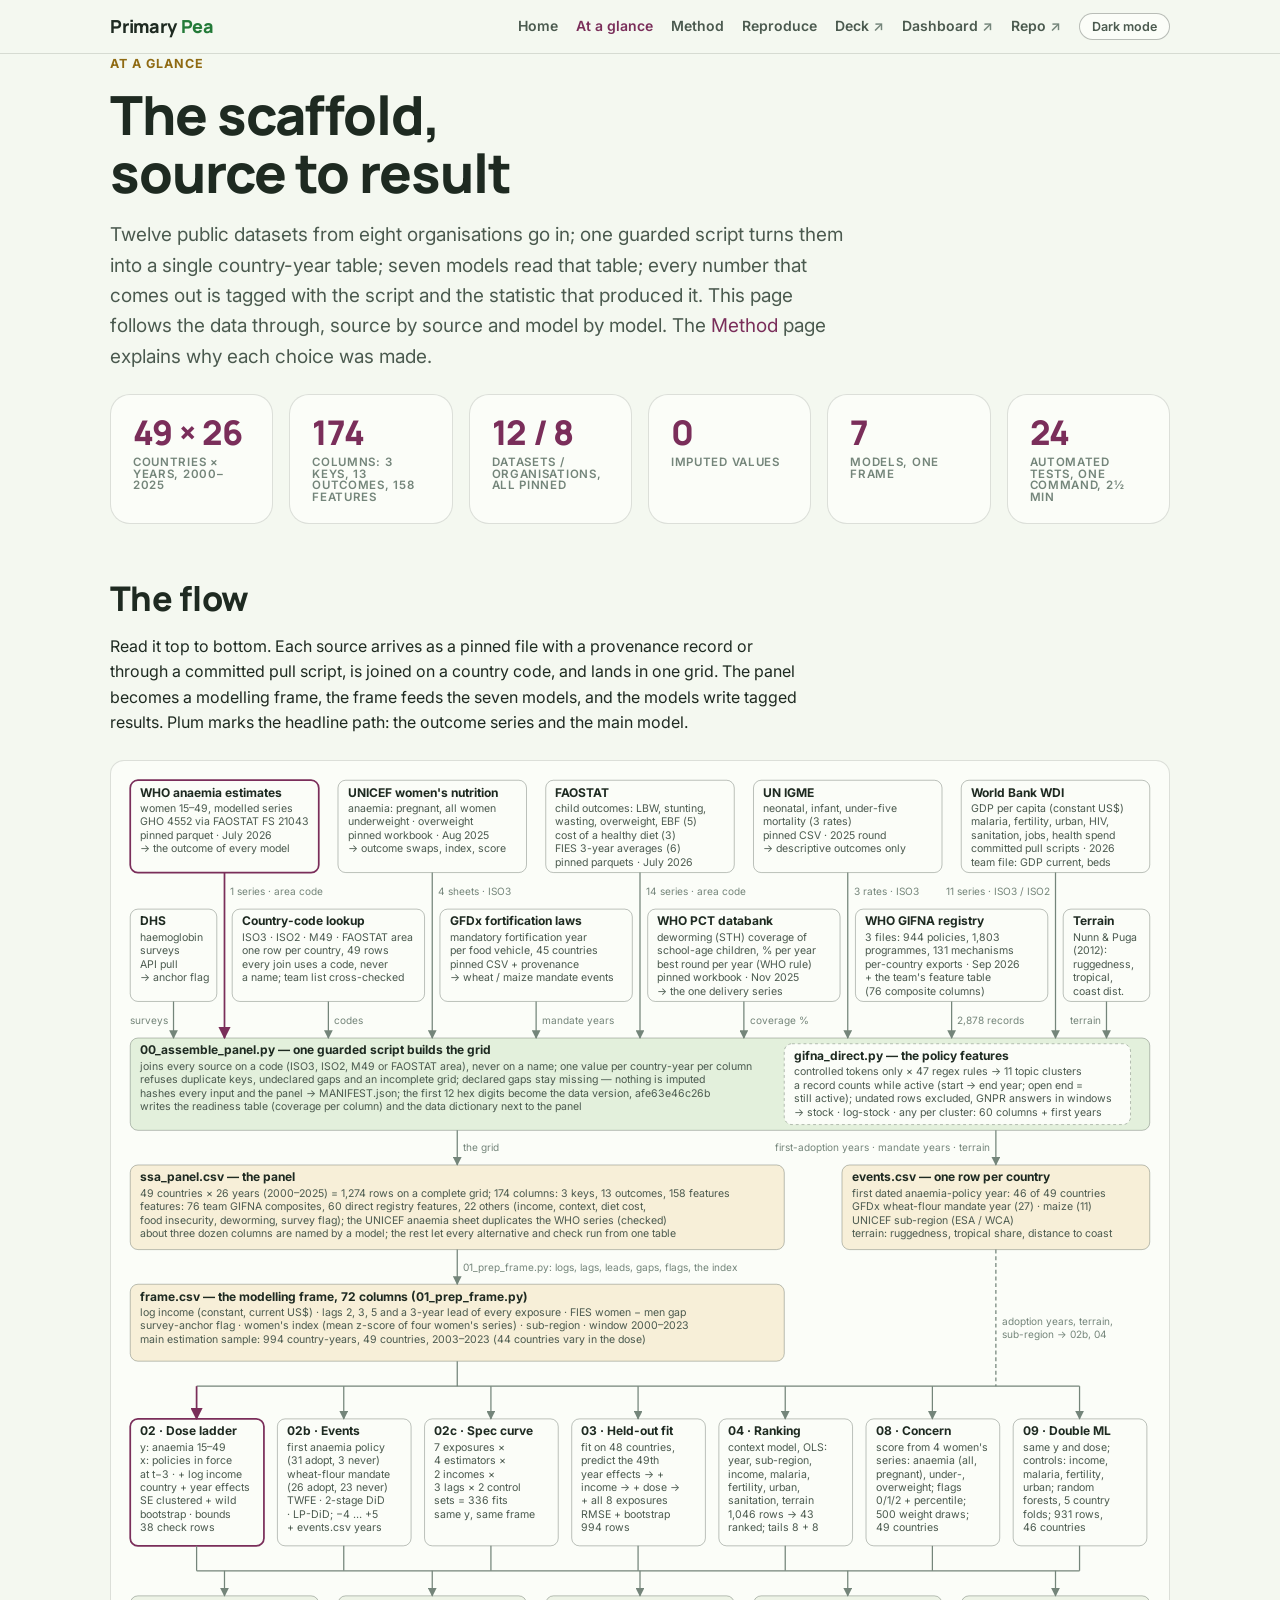
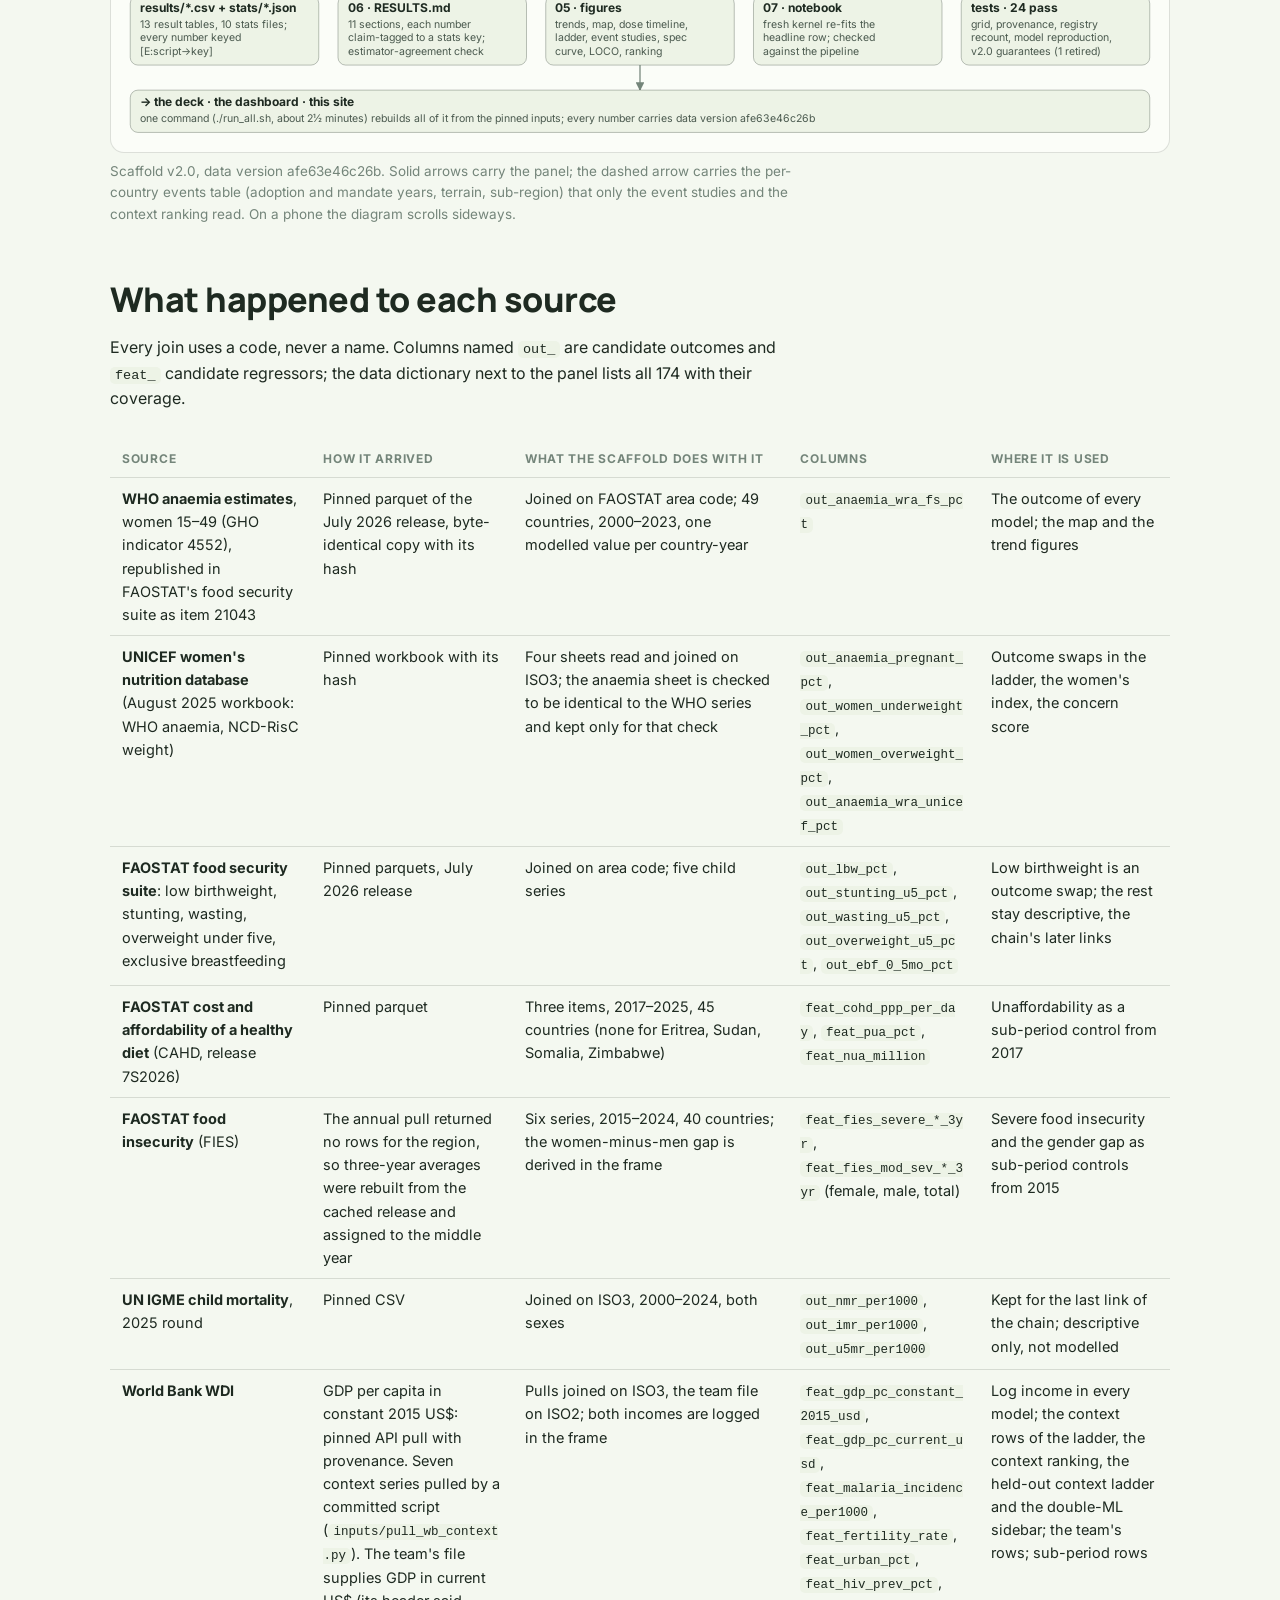
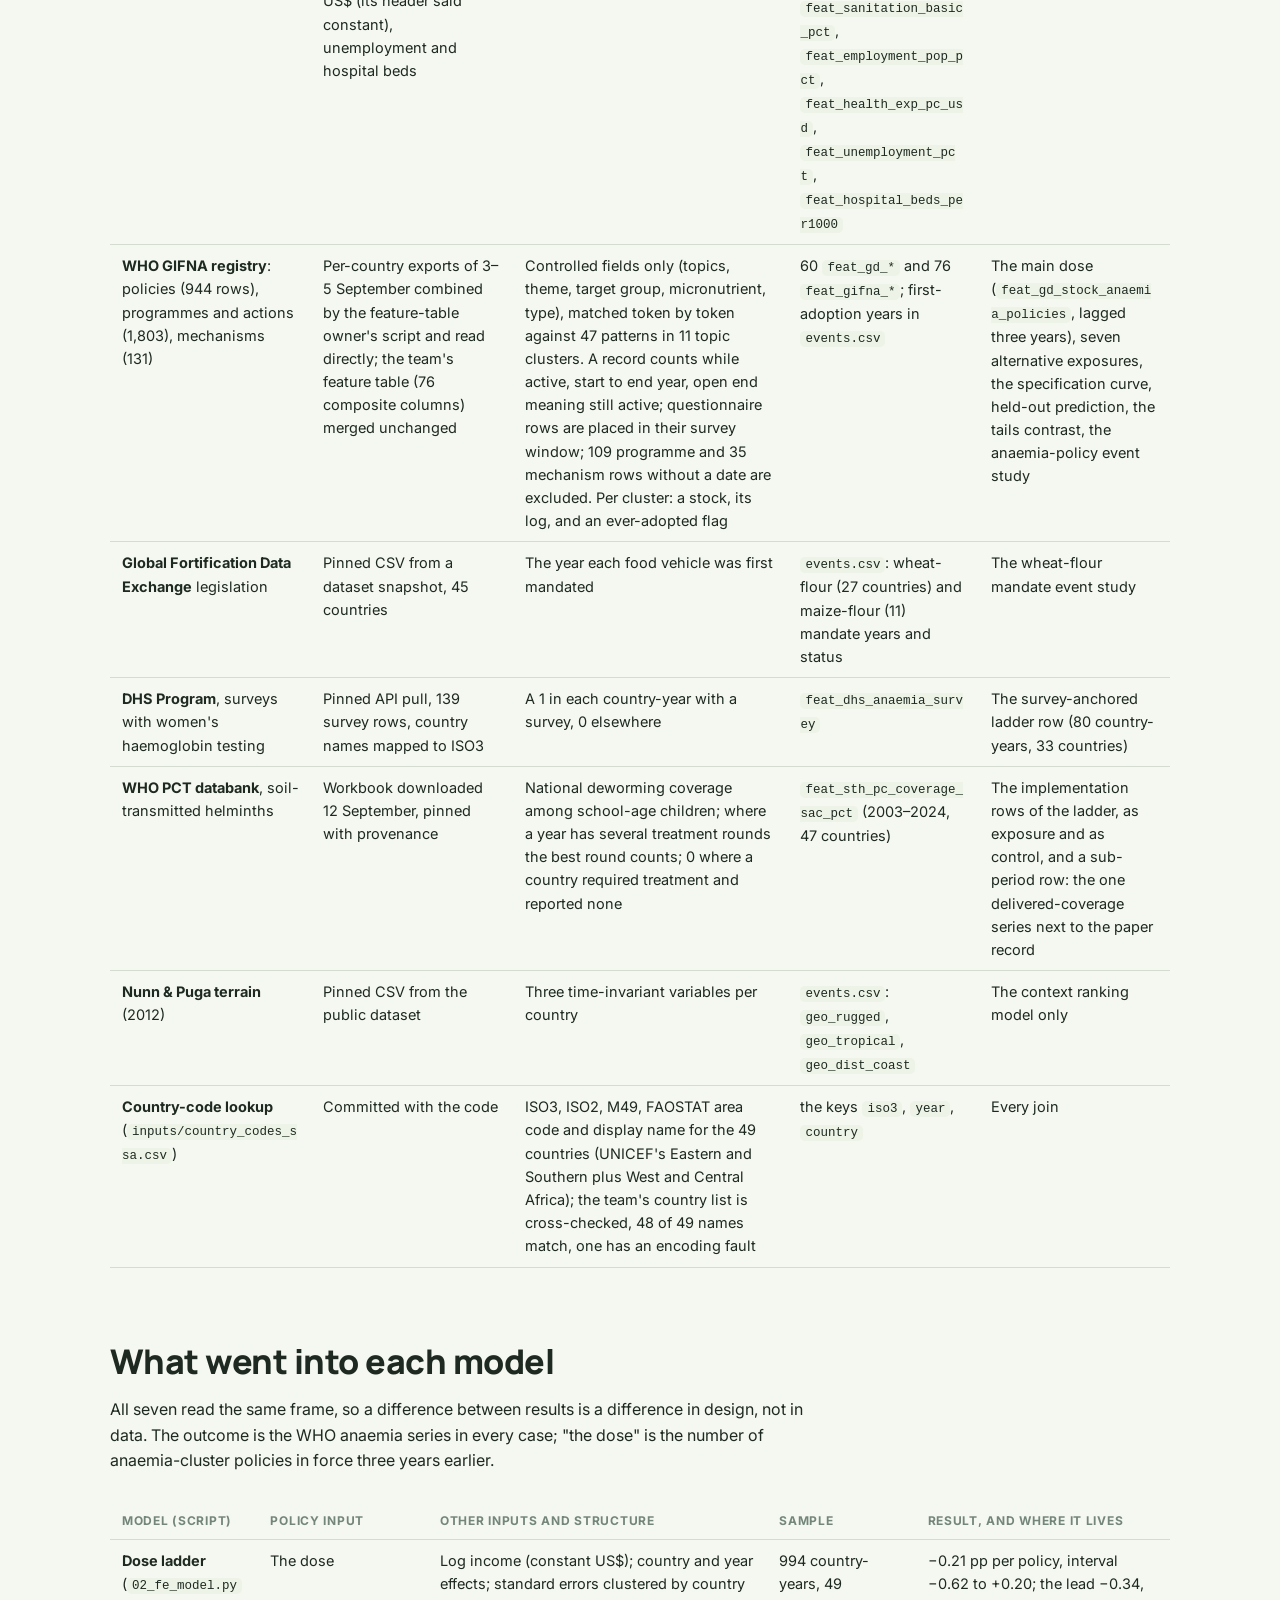
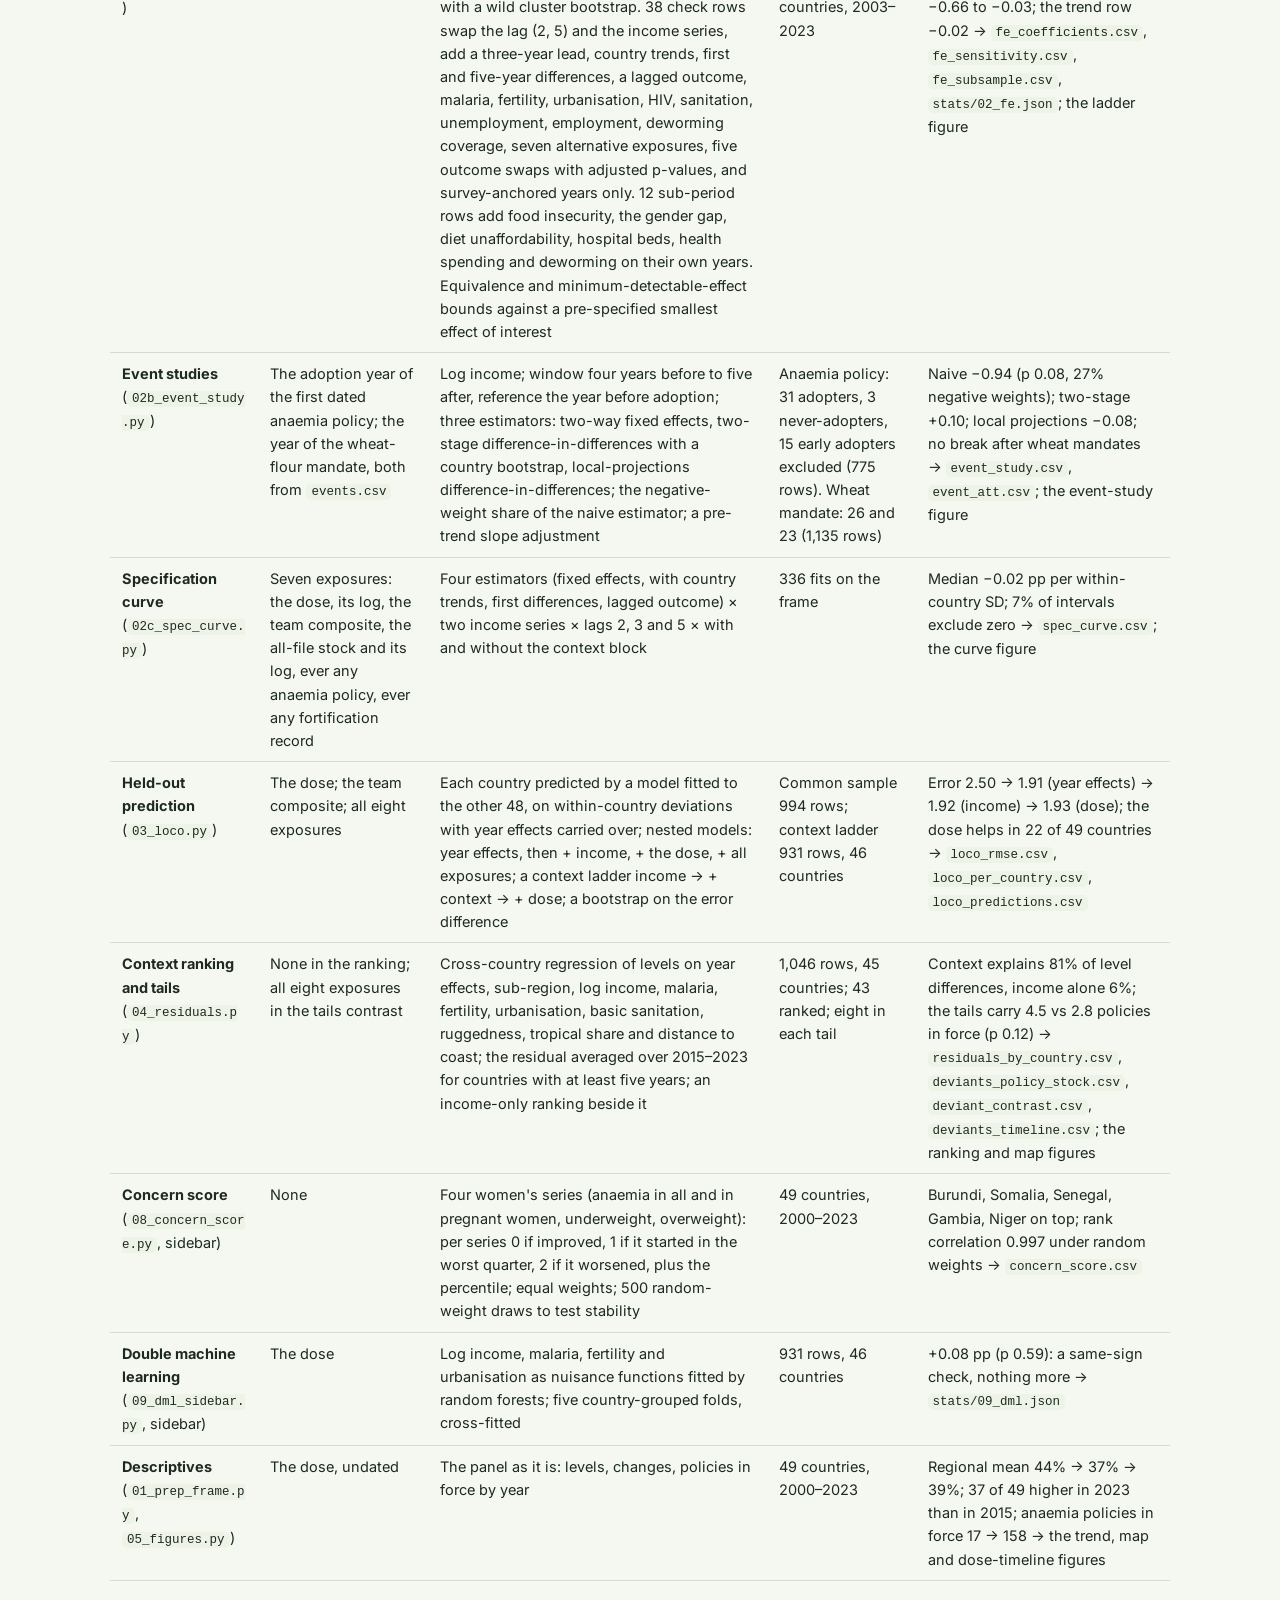
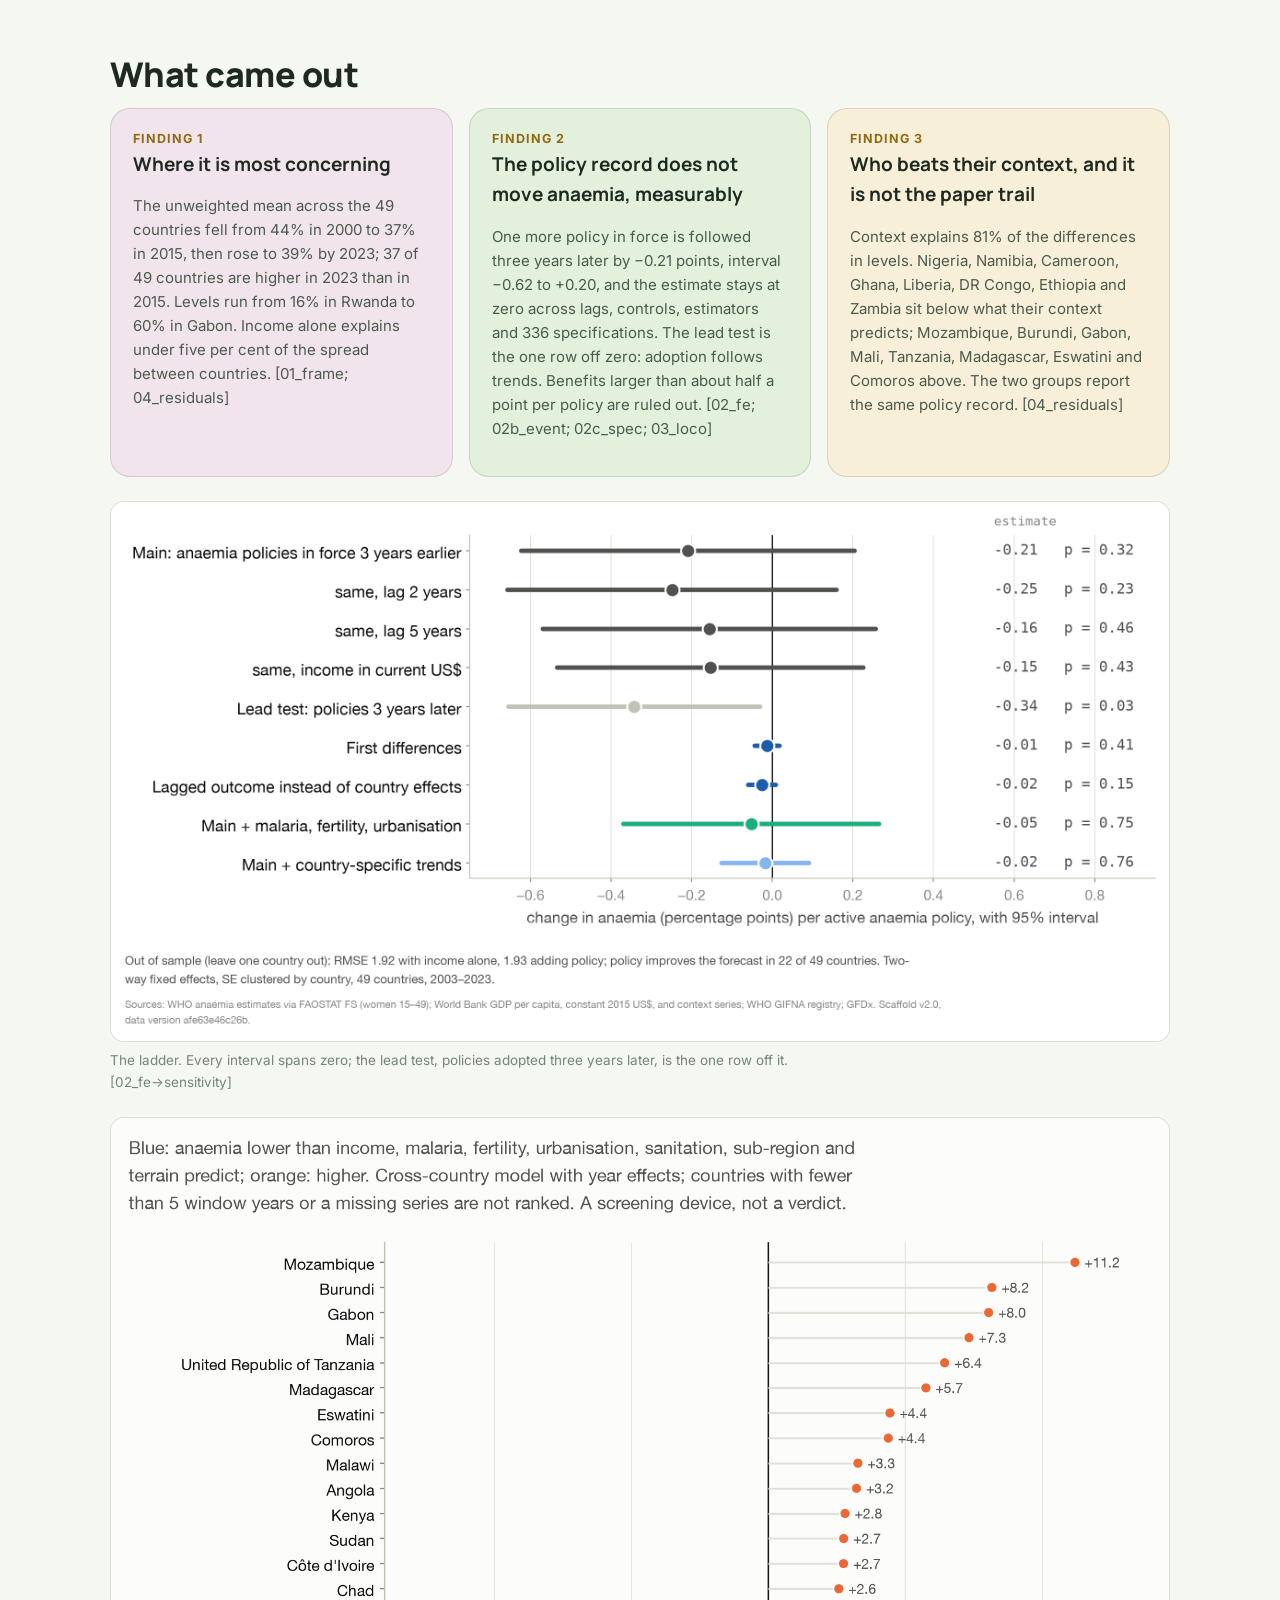
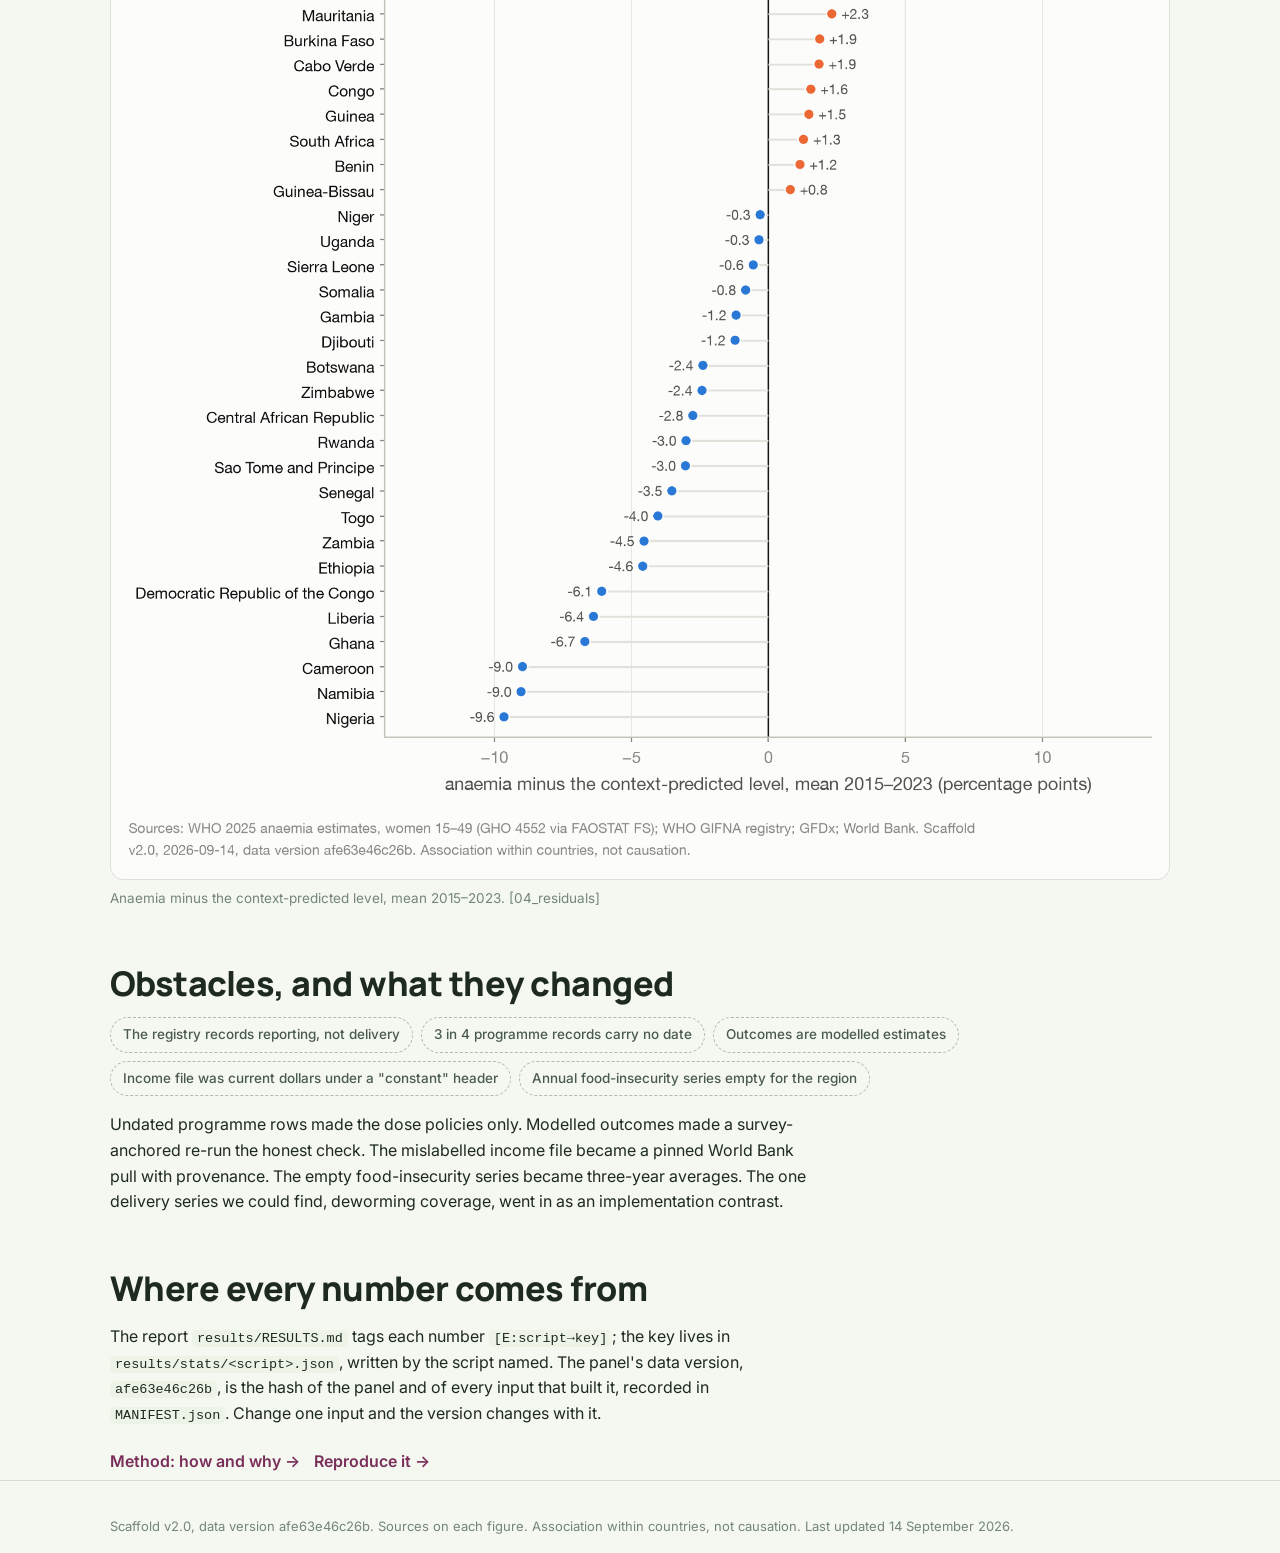
==== commit 4f00b241: "at-a-glance: the scaffold source to result — data-flow diagram, per-source and per-model tables Co-A" ====
--- a/docs/at-a-glance/index.html
+++ b/docs/at-a-glance/index.html
@@ -4,7 +4,7 @@
 <meta charset="utf-8">
 <meta name="viewport" content="width=device-width, initial-scale=1">
 <title>At a glance · Primary Pea</title>
-<meta name="description" content="What Primary Pea did, on one page: the question, the panel, the ladder of tests, the three findings with their figures, and where every number comes from.">
+<meta name="description" content="The Primary Pea scaffold on one page: what happened to each data source, how one script turned twelve datasets into a 49-country panel, what went into each model, and what came out.">
 <link rel="icon" type="image/svg+xml" href="../assets/favicon.svg"><link rel="icon" type="image/png" sizes="32x32" href="../assets/favicon-32.png"><link rel="apple-touch-icon" sizes="180x180" href="../assets/apple-touch-icon.png"><meta name="theme-color" content="#F4F8F0">
 <link rel="preconnect" href="https://fonts.googleapis.com"><link rel="preconnect" href="https://fonts.gstatic.com" crossorigin>
 <link rel="stylesheet" href="https://fonts.googleapis.com/css2?family=Manrope:wght@700;800&family=Inter:wght@400;500;600&display=swap">
@@ -21,48 +21,320 @@
 
 <main class="wrap">
   <div class="eyebrow">At a glance</div>
-  <h1>What we did, on one page</h1>
-  <p class="lead">A country-year panel for sub-Saharan Africa, a policy dose read straight from the WHO registry, a ladder of tests around one association, and an honest reading of a null. Every number below is in the report's stats files under the tag shown in brackets.</p>
-
-  <h2>The question and the chain</h2>
-  <p>Nutrition in the first thousand days depends on the mother, and anaemia is the most widely measured marker of her nutrition. We asked whether a country's record of nutrition policy moves its anaemia rate. The chain runs policy → food and nutrition → mother → child; we tested the first link against the mother's anaemia and kept the rest in the panel.</p>
-  <figure><img src="../assets/fig/06_framework_chain.png" alt="Four linked boxes: Policy, Food and nutrition, Mother, Child; the first arrow is marked tested, the others in the panel"><figcaption>One chain, four links. The tested link is policy → maternal anaemia.</figcaption></figure>
-  <div class="qs">
-    <div class="q"><div class="qn">Question 1</div><p>Where is anaemia high, and which way is it moving?</p></div>
-    <div class="q"><div class="qn">Question 2</div><p>Does the policy record move with anaemia inside a country?</p></div>
-    <div class="q"><div class="qn">Question 3</div><p>Who beats their context, and does their policy record look different?</p></div>
+  <h1>The scaffold, source to result</h1>
+  <p class="lead">Twelve public datasets from eight organisations go in; one guarded script turns them into a single country-year table; seven models read that table; every number that comes out is tagged with the script and the statistic that produced it. This page follows the data through, source by source and model by model. The <a href="../method/">Method</a> page explains why each choice was made.</p>
+
+  <div class="grid g5" style="margin-top:22px">
+    <div class="card"><div class="stat">49 × 26<small>countries × years, 2000–2025</small></div></div>
+    <div class="card"><div class="stat">174<small>columns: 3 keys, 13 outcomes, 158 features</small></div></div>
+    <div class="card"><div class="stat">12 / 8<small>datasets / organisations, all pinned</small></div></div>
+    <div class="card"><div class="stat">0<small>imputed values</small></div></div>
+    <div class="card"><div class="stat">7<small>models, one frame</small></div></div>
+    <div class="card"><div class="stat">24<small>automated tests, one command, 2½ min</small></div></div>
   </div>
 
-  <h2>The panel</h2>
-  <div class="grid g5">
-    <div class="card"><div class="stat">49 × 26<small>countries × years, 2000–2025</small></div></div>
-    <div class="card"><div class="stat">174<small>columns: 13 outcomes, 158 features</small></div></div>
-    <div class="card"><div class="stat">12<small>datasets from eight organisations</small></div></div>
-    <div class="card"><div class="stat">0<small>imputed values</small></div></div>
-    <div class="card"><div class="stat">24<small>automated tests on every build</small></div></div>
+  <h2 id="flow">The flow</h2>
+  <p>Read it top to bottom. Each source arrives as a pinned file with a provenance record or through a committed pull script, is joined on a country code, and lands in one grid. The panel becomes a modelling frame, the frame feeds the seven models, and the models write tagged results. Plum marks the headline path: the outcome series and the main model.</p>
+  <figure>
+    <div class="flowwrap"><svg class="flow" viewBox="0 0 1100 1030" role="img" aria-label="Data flow of the scaffold: twelve pinned sources are joined by one guarded script into a 49 by 26 by 174 panel and an events table, prepared into a modelling frame, read by seven models, and written out as tagged results, a report, figures, a notebook and tests, which feed the deck, the dashboard and this site.">
+<defs><marker id="ah" viewBox="0 0 10 10" refX="9" refY="5" markerWidth="7" markerHeight="7" orient="auto"><path d="M0 0L10 5L0 10z" class="ah"/></marker><marker id="ah-hi" viewBox="0 0 10 10" refX="9" refY="5" markerWidth="7" markerHeight="7" orient="auto"><path d="M0 0L10 5L0 10z" class="ah-hi"/></marker></defs>
+<rect x="20" y="20" width="196" height="96" rx="8" class="box hi"/>
+<text x="30" y="37" class="t">WHO anaemia estimates</text>
+<text x="30" y="53" class="l">women 15–49, modelled series</text>
+<text x="30" y="67" class="l">GHO 4552 via FAOSTAT FS 21043</text>
+<text x="30" y="81" class="l">pinned parquet · July 2026</text>
+<text x="30" y="95" class="l">→ the outcome of every model</text>
+<rect x="236" y="20" width="196" height="96" rx="8" class="box "/>
+<text x="246" y="37" class="t">UNICEF women&#x27;s nutrition</text>
+<text x="246" y="53" class="l">anaemia: pregnant, all women</text>
+<text x="246" y="67" class="l">underweight · overweight</text>
+<text x="246" y="81" class="l">pinned workbook · Aug 2025</text>
+<text x="246" y="95" class="l">→ outcome swaps, index, score</text>
+<rect x="452" y="20" width="196" height="96" rx="8" class="box "/>
+<text x="462" y="37" class="t">FAOSTAT</text>
+<text x="462" y="53" class="l">child outcomes: LBW, stunting,</text>
+<text x="462" y="67" class="l">wasting, overweight, EBF (5)</text>
+<text x="462" y="81" class="l">cost of a healthy diet (3)</text>
+<text x="462" y="95" class="l">FIES 3-year averages (6)</text>
+<text x="462" y="109" class="l">pinned parquets · July 2026</text>
+<rect x="668" y="20" width="196" height="96" rx="8" class="box "/>
+<text x="678" y="37" class="t">UN IGME</text>
+<text x="678" y="53" class="l">neonatal, infant, under-five</text>
+<text x="678" y="67" class="l">mortality (3 rates)</text>
+<text x="678" y="81" class="l">pinned CSV · 2025 round</text>
+<text x="678" y="95" class="l">→ descriptive outcomes only</text>
+<rect x="884" y="20" width="196" height="96" rx="8" class="box "/>
+<text x="894" y="37" class="t">World Bank WDI</text>
+<text x="894" y="53" class="l">GDP per capita (constant US$)</text>
+<text x="894" y="67" class="l">malaria, fertility, urban, HIV,</text>
+<text x="894" y="81" class="l">sanitation, jobs, health spend</text>
+<text x="894" y="95" class="l">committed pull scripts · 2026</text>
+<text x="894" y="109" class="l">team file: GDP current, beds</text>
+<rect x="20" y="154" width="90" height="96" rx="8" class="box "/>
+<text x="30" y="171" class="t">DHS</text>
+<text x="30" y="187" class="l">haemoglobin</text>
+<text x="30" y="201" class="l">surveys</text>
+<text x="30" y="215" class="l">API pull</text>
+<text x="30" y="229" class="l">→ anchor flag</text>
+<rect x="126" y="154" width="200" height="96" rx="8" class="box "/>
+<text x="136" y="171" class="t">Country-code lookup</text>
+<text x="136" y="187" class="l">ISO3 · ISO2 · M49 · FAOSTAT area</text>
+<text x="136" y="201" class="l">one row per country, 49 rows</text>
+<text x="136" y="215" class="l">every join uses a code, never</text>
+<text x="136" y="229" class="l">a name; team list cross-checked</text>
+<rect x="342" y="154" width="200" height="96" rx="8" class="box "/>
+<text x="352" y="171" class="t">GFDx fortification laws</text>
+<text x="352" y="187" class="l">mandatory fortification year</text>
+<text x="352" y="201" class="l">per food vehicle, 45 countries</text>
+<text x="352" y="215" class="l">pinned CSV + provenance</text>
+<text x="352" y="229" class="l">→ wheat / maize mandate events</text>
+<rect x="558" y="154" width="200" height="96" rx="8" class="box "/>
+<text x="568" y="171" class="t">WHO PCT databank</text>
+<text x="568" y="187" class="l">deworming (STH) coverage of</text>
+<text x="568" y="201" class="l">school-age children, % per year</text>
+<text x="568" y="215" class="l">best round per year (WHO rule)</text>
+<text x="568" y="229" class="l">pinned workbook · Nov 2025</text>
+<text x="568" y="243" class="l">→ the one delivery series</text>
+<rect x="774" y="154" width="200" height="96" rx="8" class="box "/>
+<text x="784" y="171" class="t">WHO GIFNA registry</text>
+<text x="784" y="187" class="l">3 files: 944 policies, 1,803</text>
+<text x="784" y="201" class="l">programmes, 131 mechanisms</text>
+<text x="784" y="215" class="l">per-country exports · Sep 2026</text>
+<text x="784" y="229" class="l">+ the team&#x27;s feature table</text>
+<text x="784" y="243" class="l">(76 composite columns)</text>
+<rect x="990" y="154" width="90" height="96" rx="8" class="box "/>
+<text x="1000" y="171" class="t">Terrain</text>
+<text x="1000" y="187" class="l">Nunn &amp; Puga</text>
+<text x="1000" y="201" class="l">(2012):</text>
+<text x="1000" y="215" class="l">ruggedness,</text>
+<text x="1000" y="229" class="l">tropical,</text>
+<text x="1000" y="243" class="l">coast dist.</text>
+<rect x="20" y="288" width="1060" height="96" rx="8" class="box step"/>
+<text x="30" y="305" class="t">00_assemble_panel.py — one guarded script builds the grid</text>
+<text x="30" y="321" class="l">joins every source on a code (ISO3, ISO2, M49 or FAOSTAT area), never on a name; one value per country-year per column</text>
+<text x="30" y="335" class="l">refuses duplicate keys, undeclared gaps and an incomplete grid; declared gaps stay missing — nothing is imputed</text>
+<text x="30" y="349" class="l">hashes every input and the panel → MANIFEST.json; the first 12 hex digits become the data version, afe63e46c26b</text>
+<text x="30" y="363" class="l">writes the readiness table (coverage per column) and the data dictionary next to the panel</text>
+<rect x="700" y="294" width="360" height="84" rx="8" class="box sub"/>
+<text x="710" y="311" class="t">gifna_direct.py — the policy features</text>
+<text x="710" y="327" class="l">controlled tokens only × 47 regex rules → 11 topic clusters</text>
+<text x="710" y="341" class="l">a record counts while active (start → end year; open end =</text>
+<text x="710" y="355" class="l">still active); undated rows excluded, GNPR answers in windows</text>
+<text x="710" y="369" class="l">→ stock · log-stock · any per cluster: 60 columns + first years</text>
+<line x1="118" y1="116" x2="118" y2="288" class="ar hi" marker-end="url(#ah-hi)"/>
+<text x="124" y="139" class="lab" text-anchor="start">1 series · area code</text>
+<line x1="334" y1="116" x2="334" y2="288" class="ar" marker-end="url(#ah)"/>
+<text x="340" y="139" class="lab" text-anchor="start">4 sheets · ISO3</text>
+<line x1="550" y1="116" x2="550" y2="288" class="ar" marker-end="url(#ah)"/>
+<text x="556" y="139" class="lab" text-anchor="start">14 series · area code</text>
+<line x1="766" y1="116" x2="766" y2="288" class="ar" marker-end="url(#ah)"/>
+<text x="772" y="139" class="lab" text-anchor="start">3 rates · ISO3</text>
+<line x1="982" y1="116" x2="982" y2="288" class="ar" marker-end="url(#ah)"/>
+<text x="976" y="139" class="lab" text-anchor="end">11 series · ISO3 / ISO2</text>
+<line x1="65" y1="250" x2="65" y2="288" class="ar" marker-end="url(#ah)"/>
+<text x="59" y="273" class="lab" text-anchor="end">surveys</text>
+<line x1="226" y1="250" x2="226" y2="288" class="ar" marker-end="url(#ah)"/>
+<text x="232" y="273" class="lab" text-anchor="start">codes</text>
+<line x1="442" y1="250" x2="442" y2="288" class="ar" marker-end="url(#ah)"/>
+<text x="448" y="273" class="lab" text-anchor="start">mandate years</text>
+<line x1="658" y1="250" x2="658" y2="288" class="ar" marker-end="url(#ah)"/>
+<text x="664" y="273" class="lab" text-anchor="start">coverage %</text>
+<line x1="874" y1="250" x2="874" y2="288" class="ar" marker-end="url(#ah)"/>
+<text x="880" y="273" class="lab" text-anchor="start">2,878 records</text>
+<line x1="1035" y1="250" x2="1035" y2="288" class="ar" marker-end="url(#ah)"/>
+<text x="1029" y="273" class="lab" text-anchor="end">terrain</text>
+<rect x="20" y="420" width="680" height="88" rx="8" class="box data"/>
+<text x="30" y="437" class="t">ssa_panel.csv — the panel</text>
+<text x="30" y="453" class="l">49 countries × 26 years (2000–2025) = 1,274 rows on a complete grid; 174 columns: 3 keys, 13 outcomes, 158 features</text>
+<text x="30" y="467" class="l">features: 76 team GIFNA composites, 60 direct registry features, 22 others (income, context, diet cost,</text>
+<text x="30" y="481" class="l">food insecurity, deworming, survey flag); the UNICEF anaemia sheet duplicates the WHO series (checked)</text>
+<text x="30" y="495" class="l">about three dozen columns are named by a model; the rest let every alternative and check run from one table</text>
+<rect x="760" y="420" width="320" height="88" rx="8" class="box data"/>
+<text x="770" y="437" class="t">events.csv — one row per country</text>
+<text x="770" y="453" class="l">first dated anaemia-policy year: 46 of 49 countries</text>
+<text x="770" y="467" class="l">GFDx wheat-flour mandate year (27) · maize (11)</text>
+<text x="770" y="481" class="l">UNICEF sub-region (ESA / WCA)</text>
+<text x="770" y="495" class="l">terrain: ruggedness, tropical share, distance to coast</text>
+<line x1="360" y1="384" x2="360" y2="420" class="ar" marker-end="url(#ah)"/>
+<text x="366" y="406" class="lab" text-anchor="start">the grid</text>
+<line x1="920" y1="384" x2="920" y2="420" class="ar" marker-end="url(#ah)"/>
+<text x="914" y="406" class="lab" text-anchor="end">first-adoption years · mandate years · terrain</text>
+<rect x="20" y="544" width="680" height="80" rx="8" class="box data"/>
+<text x="30" y="561" class="t">frame.csv — the modelling frame, 72 columns (01_prep_frame.py)</text>
+<text x="30" y="577" class="l">log income (constant, current US$) · lags 2, 3, 5 and a 3-year lead of every exposure · FIES women − men gap</text>
+<text x="30" y="591" class="l">survey-anchor flag · women&#x27;s index (mean z-score of four women&#x27;s series) · sub-region · window 2000–2023</text>
+<text x="30" y="605" class="l">main estimation sample: 994 country-years, 49 countries, 2003–2023 (44 countries vary in the dose)</text>
+<line x1="360" y1="508" x2="360" y2="544" class="ar" marker-end="url(#ah)"/>
+<text x="366" y="530" class="lab" text-anchor="start">01_prep_frame.py: logs, lags, leads, gaps, flags, the index</text>
+<line x1="360" y1="624" x2="360" y2="650" class="ar"/>
+<line x1="920" y1="508" x2="920" y2="650" class="ar ev"/>
+<text x="926" y="586" class="lab" text-anchor="start">adoption years, terrain,</text>
+<text x="926" y="600" class="lab" text-anchor="start">sub-region → 02b, 04</text>
+<line x1="89" y1="650" x2="1007" y2="650" class="bus"/>
+<rect x="20" y="684" width="139" height="132" rx="8" class="box hi"/>
+<text x="30" y="701" class="t">02 · Dose ladder</text>
+<text x="30" y="717" class="l">y: anaemia 15–49</text>
+<text x="30" y="731" class="l">x: policies in force</text>
+<text x="30" y="745" class="l">at t−3 · + log income</text>
+<text x="30" y="759" class="l">country + year effects</text>
+<text x="30" y="773" class="l">SE clustered + wild</text>
+<text x="30" y="787" class="l">bootstrap · bounds</text>
+<text x="30" y="801" class="l">38 check rows</text>
+<line x1="89" y1="650" x2="89" y2="684" class="ar hi" marker-end="url(#ah-hi)"/>
+<rect x="173" y="684" width="139" height="132" rx="8" class="box "/>
+<text x="183" y="701" class="t">02b · Events</text>
+<text x="183" y="717" class="l">first anaemia policy</text>
+<text x="183" y="731" class="l">(31 adopt, 3 never)</text>
+<text x="183" y="745" class="l">wheat-flour mandate</text>
+<text x="183" y="759" class="l">(26 adopt, 23 never)</text>
+<text x="183" y="773" class="l">TWFE · 2-stage DiD</text>
+<text x="183" y="787" class="l">· LP-DiD; −4 … +5</text>
+<text x="183" y="801" class="l">+ events.csv years</text>
+<line x1="242" y1="650" x2="242" y2="684" class="ar" marker-end="url(#ah)"/>
+<rect x="326" y="684" width="139" height="132" rx="8" class="box "/>
+<text x="336" y="701" class="t">02c · Spec curve</text>
+<text x="336" y="717" class="l">7 exposures ×</text>
+<text x="336" y="731" class="l">4 estimators ×</text>
+<text x="336" y="745" class="l">2 incomes ×</text>
+<text x="336" y="759" class="l">3 lags × 2 control</text>
+<text x="336" y="773" class="l">sets = 336 fits</text>
+<text x="336" y="787" class="l">same y, same frame</text>
+<line x1="395" y1="650" x2="395" y2="684" class="ar" marker-end="url(#ah)"/>
+<rect x="479" y="684" width="139" height="132" rx="8" class="box "/>
+<text x="489" y="701" class="t">03 · Held-out fit</text>
+<text x="489" y="717" class="l">fit on 48 countries,</text>
+<text x="489" y="731" class="l">predict the 49th</text>
+<text x="489" y="745" class="l">year effects → +</text>
+<text x="489" y="759" class="l">income → + dose →</text>
+<text x="489" y="773" class="l">+ all 8 exposures</text>
+<text x="489" y="787" class="l">RMSE + bootstrap</text>
+<text x="489" y="801" class="l">994 rows</text>
+<line x1="548" y1="650" x2="548" y2="684" class="ar" marker-end="url(#ah)"/>
+<rect x="632" y="684" width="139" height="132" rx="8" class="box "/>
+<text x="642" y="701" class="t">04 · Ranking</text>
+<text x="642" y="717" class="l">context model, OLS:</text>
+<text x="642" y="731" class="l">year, sub-region,</text>
+<text x="642" y="745" class="l">income, malaria,</text>
+<text x="642" y="759" class="l">fertility, urban,</text>
+<text x="642" y="773" class="l">sanitation, terrain</text>
+<text x="642" y="787" class="l">1,046 rows → 43</text>
+<text x="642" y="801" class="l">ranked; tails 8 + 8</text>
+<line x1="701" y1="650" x2="701" y2="684" class="ar" marker-end="url(#ah)"/>
+<rect x="785" y="684" width="139" height="132" rx="8" class="box "/>
+<text x="795" y="701" class="t">08 · Concern</text>
+<text x="795" y="717" class="l">score from 4 women&#x27;s</text>
+<text x="795" y="731" class="l">series: anaemia (all,</text>
+<text x="795" y="745" class="l">pregnant), under-,</text>
+<text x="795" y="759" class="l">overweight; flags</text>
+<text x="795" y="773" class="l">0/1/2 + percentile;</text>
+<text x="795" y="787" class="l">500 weight draws;</text>
+<text x="795" y="801" class="l">49 countries</text>
+<line x1="854" y1="650" x2="854" y2="684" class="ar" marker-end="url(#ah)"/>
+<rect x="938" y="684" width="139" height="132" rx="8" class="box "/>
+<text x="948" y="701" class="t">09 · Double ML</text>
+<text x="948" y="717" class="l">same y and dose;</text>
+<text x="948" y="731" class="l">controls: income,</text>
+<text x="948" y="745" class="l">malaria, fertility,</text>
+<text x="948" y="759" class="l">urban; random</text>
+<text x="948" y="773" class="l">forests, 5 country</text>
+<text x="948" y="787" class="l">folds; 931 rows,</text>
+<text x="948" y="801" class="l">46 countries</text>
+<line x1="1007" y1="650" x2="1007" y2="684" class="ar" marker-end="url(#ah)"/>
+<line x1="89" y1="816" x2="89" y2="842" class="ar"/>
+<line x1="242" y1="816" x2="242" y2="842" class="ar"/>
+<line x1="395" y1="816" x2="395" y2="842" class="ar"/>
+<line x1="548" y1="816" x2="548" y2="842" class="ar"/>
+<line x1="701" y1="816" x2="701" y2="842" class="ar"/>
+<line x1="854" y1="816" x2="854" y2="842" class="ar"/>
+<line x1="1007" y1="816" x2="1007" y2="842" class="ar"/>
+<line x1="89" y1="842" x2="1007" y2="842" class="bus"/>
+<rect x="20" y="868" width="196" height="72" rx="8" class="box out"/>
+<text x="30" y="885" class="t">results/*.csv + stats/*.json</text>
+<text x="30" y="901" class="l">13 result tables, 10 stats files;</text>
+<text x="30" y="915" class="l">every number keyed</text>
+<text x="30" y="929" class="l">[E:script→key]</text>
+<line x1="118" y1="842" x2="118" y2="868" class="ar" marker-end="url(#ah)"/>
+<rect x="236" y="868" width="196" height="72" rx="8" class="box out"/>
+<text x="246" y="885" class="t">06 · RESULTS.md</text>
+<text x="246" y="901" class="l">11 sections, each number</text>
+<text x="246" y="915" class="l">claim-tagged to a stats key;</text>
+<text x="246" y="929" class="l">estimator-agreement check</text>
+<line x1="334" y1="842" x2="334" y2="868" class="ar" marker-end="url(#ah)"/>
+<rect x="452" y="868" width="196" height="72" rx="8" class="box out"/>
+<text x="462" y="885" class="t">05 · figures</text>
+<text x="462" y="901" class="l">trends, map, dose timeline,</text>
+<text x="462" y="915" class="l">ladder, event studies, spec</text>
+<text x="462" y="929" class="l">curve, LOCO, ranking</text>
+<line x1="550" y1="842" x2="550" y2="868" class="ar" marker-end="url(#ah)"/>
+<rect x="668" y="868" width="196" height="72" rx="8" class="box out"/>
+<text x="678" y="885" class="t">07 · notebook</text>
+<text x="678" y="901" class="l">fresh kernel re-fits the</text>
+<text x="678" y="915" class="l">headline row; checked</text>
+<text x="678" y="929" class="l">against the pipeline</text>
+<line x1="766" y1="842" x2="766" y2="868" class="ar" marker-end="url(#ah)"/>
+<rect x="884" y="868" width="196" height="72" rx="8" class="box out"/>
+<text x="894" y="885" class="t">tests · 24 pass</text>
+<text x="894" y="901" class="l">grid, provenance, registry</text>
+<text x="894" y="915" class="l">recount, model reproduction,</text>
+<text x="894" y="929" class="l">v2.0 guarantees (1 retired)</text>
+<line x1="982" y1="842" x2="982" y2="868" class="ar" marker-end="url(#ah)"/>
+<line x1="550" y1="940" x2="550" y2="966" class="ar" marker-end="url(#ah)"/>
+<rect x="20" y="966" width="1060" height="44" rx="8" class="box out"/>
+<text x="30" y="983" class="t">→ the deck · the dashboard · this site</text>
+<text x="30" y="999" class="l">one command (./run_all.sh, about 2½ minutes) rebuilds all of it from the pinned inputs; every number carries data version afe63e46c26b</text>
+</svg></div>
+    <figcaption>Scaffold v2.0, data version afe63e46c26b. Solid arrows carry the panel; the dashed arrow carries the per-country events table (adoption and mandate years, terrain, sub-region) that only the event studies and the context ranking read. On a phone the diagram scrolls sideways.</figcaption>
+  </figure>
+
+  <h2 id="sources">What happened to each source</h2>
+  <p>Every join uses a code, never a name. Columns named <code>out_</code> are candidate outcomes and <code>feat_</code> candidate regressors; the data dictionary next to the panel lists all 174 with their coverage.</p>
+  <div class="tablewrap"><table class="fixed"><colgroup><col style="width:19%"><col style="width:19%"><col style="width:26%"><col style="width:18%"><col style="width:18%"></colgroup>
+    <thead><tr><th>Source</th><th>How it arrived</th><th>What the scaffold does with it</th><th>Columns</th><th>Where it is used</th></tr></thead>
+    <tbody>
+      <tr><td><b>WHO anaemia estimates</b>, women 15–49 (GHO indicator 4552), republished in FAOSTAT's food security suite as item 21043</td><td>Pinned parquet of the July 2026 release, byte-identical copy with its hash</td><td>Joined on FAOSTAT area code; 49 countries, 2000–2023, one modelled value per country-year</td><td><code>out_anaemia_wra_fs_pct</code></td><td>The outcome of every model; the map and the trend figures</td></tr>
+      <tr><td><b>UNICEF women's nutrition database</b> (August 2025 workbook: WHO anaemia, NCD-RisC weight)</td><td>Pinned workbook with its hash</td><td>Four sheets read and joined on ISO3; the anaemia sheet is checked to be identical to the WHO series and kept only for that check</td><td><code>out_anaemia_pregnant_pct</code>, <code>out_women_underweight_pct</code>, <code>out_women_overweight_pct</code>, <code>out_anaemia_wra_unicef_pct</code></td><td>Outcome swaps in the ladder, the women's index, the concern score</td></tr>
+      <tr><td><b>FAOSTAT food security suite</b>: low birthweight, stunting, wasting, overweight under five, exclusive breastfeeding</td><td>Pinned parquets, July 2026 release</td><td>Joined on area code; five child series</td><td><code>out_lbw_pct</code>, <code>out_stunting_u5_pct</code>, <code>out_wasting_u5_pct</code>, <code>out_overweight_u5_pct</code>, <code>out_ebf_0_5mo_pct</code></td><td>Low birthweight is an outcome swap; the rest stay descriptive, the chain's later links</td></tr>
+      <tr><td><b>FAOSTAT cost and affordability of a healthy diet</b> (CAHD, release 7S2026)</td><td>Pinned parquet</td><td>Three items, 2017–2025, 45 countries (none for Eritrea, Sudan, Somalia, Zimbabwe)</td><td><code>feat_cohd_ppp_per_day</code>, <code>feat_pua_pct</code>, <code>feat_nua_million</code></td><td>Unaffordability as a sub-period control from 2017</td></tr>
+      <tr><td><b>FAOSTAT food insecurity</b> (FIES)</td><td>The annual pull returned no rows for the region, so three-year averages were rebuilt from the cached release and assigned to the middle year</td><td>Six series, 2015–2024, 40 countries; the women-minus-men gap is derived in the frame</td><td><code>feat_fies_severe_*_3yr</code>, <code>feat_fies_mod_sev_*_3yr</code> (female, male, total)</td><td>Severe food insecurity and the gender gap as sub-period controls from 2015</td></tr>
+      <tr><td><b>UN IGME child mortality</b>, 2025 round</td><td>Pinned CSV</td><td>Joined on ISO3, 2000–2024, both sexes</td><td><code>out_nmr_per1000</code>, <code>out_imr_per1000</code>, <code>out_u5mr_per1000</code></td><td>Kept for the last link of the chain; descriptive only, not modelled</td></tr>
+      <tr><td><b>World Bank WDI</b></td><td>GDP per capita in constant 2015 US$: pinned API pull with provenance. Seven context series pulled by a committed script (<code>inputs/pull_wb_context.py</code>). The team's file supplies GDP in current US$ (its header said constant), unemployment and hospital beds</td><td>Pulls joined on ISO3, the team file on ISO2; both incomes are logged in the frame</td><td><code>feat_gdp_pc_constant_2015_usd</code>, <code>feat_gdp_pc_current_usd</code>, <code>feat_malaria_incidence_per1000</code>, <code>feat_fertility_rate</code>, <code>feat_urban_pct</code>, <code>feat_hiv_prev_pct</code>, <code>feat_sanitation_basic_pct</code>, <code>feat_employment_pop_pct</code>, <code>feat_health_exp_pc_usd</code>, <code>feat_unemployment_pct</code>, <code>feat_hospital_beds_per1000</code></td><td>Log income in every model; the context rows of the ladder, the context ranking, the held-out context ladder and the double-ML sidebar; the team's rows; sub-period rows</td></tr>
+      <tr><td><b>WHO GIFNA registry</b>: policies (944 rows), programmes and actions (1,803), mechanisms (131)</td><td>Per-country exports of 3–5 September combined by the feature-table owner's script and read directly; the team's feature table (76 composite columns) merged unchanged</td><td>Controlled fields only (topics, theme, target group, micronutrient, type), matched token by token against 47 patterns in 11 topic clusters. A record counts while active, start to end year, open end meaning still active; questionnaire rows are placed in their survey window; 109 programme and 35 mechanism rows without a date are excluded. Per cluster: a stock, its log, and an ever-adopted flag</td><td>60 <code>feat_gd_*</code> and 76 <code>feat_gifna_*</code>; first-adoption years in <code>events.csv</code></td><td>The main dose (<code>feat_gd_stock_anaemia_policies</code>, lagged three years), seven alternative exposures, the specification curve, held-out prediction, the tails contrast, the anaemia-policy event study</td></tr>
+      <tr><td><b>Global Fortification Data Exchange</b> legislation</td><td>Pinned CSV from a dataset snapshot, 45 countries</td><td>The year each food vehicle was first mandated</td><td><code>events.csv</code>: wheat-flour (27 countries) and maize-flour (11) mandate years and status</td><td>The wheat-flour mandate event study</td></tr>
+      <tr><td><b>DHS Program</b>, surveys with women's haemoglobin testing</td><td>Pinned API pull, 139 survey rows, country names mapped to ISO3</td><td>A 1 in each country-year with a survey, 0 elsewhere</td><td><code>feat_dhs_anaemia_survey</code></td><td>The survey-anchored ladder row (80 country-years, 33 countries)</td></tr>
+      <tr><td><b>WHO PCT databank</b>, soil-transmitted helminths</td><td>Workbook downloaded 12 September, pinned with provenance</td><td>National deworming coverage among school-age children; where a year has several treatment rounds the best round counts; 0 where a country required treatment and reported none</td><td><code>feat_sth_pc_coverage_sac_pct</code> (2003–2024, 47 countries)</td><td>The implementation rows of the ladder, as exposure and as control, and a sub-period row: the one delivered-coverage series next to the paper record</td></tr>
+      <tr><td><b>Nunn &amp; Puga terrain</b> (2012)</td><td>Pinned CSV from the public dataset</td><td>Three time-invariant variables per country</td><td><code>events.csv</code>: <code>geo_rugged</code>, <code>geo_tropical</code>, <code>geo_dist_coast</code></td><td>The context ranking model only</td></tr>
+      <tr><td><b>Country-code lookup</b> (<code>inputs/country_codes_ssa.csv</code>)</td><td>Committed with the code</td><td>ISO3, ISO2, M49, FAOSTAT area code and display name for the 49 countries (UNICEF's Eastern and Southern plus West and Central Africa); the team's country list is cross-checked, 48 of 49 names match, one has an encoding fault</td><td>the keys <code>iso3</code>, <code>year</code>, <code>country</code></td><td>Every join</td></tr>
+    </tbody>
+  </table></div>
+
+  <h2 id="models">What went into each model</h2>
+  <p>All seven read the same frame, so a difference between results is a difference in design, not in data. The outcome is the WHO anaemia series in every case; "the dose" is the number of anaemia-cluster policies in force three years earlier.</p>
+  <div class="tablewrap"><table class="fixed"><colgroup><col style="width:14%"><col style="width:16%"><col style="width:32%"><col style="width:14%"><col style="width:24%"></colgroup>
+    <thead><tr><th>Model (script)</th><th>Policy input</th><th>Other inputs and structure</th><th>Sample</th><th>Result, and where it lives</th></tr></thead>
+    <tbody>
+      <tr><td><b>Dose ladder</b> (<code>02_fe_model.py</code>)</td><td>The dose</td><td>Log income (constant US$); country and year effects; standard errors clustered by country with a wild cluster bootstrap. 38 check rows swap the lag (2, 5) and the income series, add a three-year lead, country trends, first and five-year differences, a lagged outcome, malaria, fertility, urbanisation, HIV, sanitation, unemployment, employment, deworming coverage, seven alternative exposures, five outcome swaps with adjusted p-values, and survey-anchored years only. 12 sub-period rows add food insecurity, the gender gap, diet unaffordability, hospital beds, health spending and deworming on their own years. Equivalence and minimum-detectable-effect bounds against a pre-specified smallest effect of interest</td><td>994 country-years, 49 countries, 2003–2023</td><td>−0.21 pp per policy, interval −0.62 to +0.20; the lead −0.34, −0.66 to −0.03; the trend row −0.02 → <code>fe_coefficients.csv</code>, <code>fe_sensitivity.csv</code>, <code>fe_subsample.csv</code>, <code>stats/02_fe.json</code>; the ladder figure</td></tr>
+      <tr><td><b>Event studies</b> (<code>02b_event_study.py</code>)</td><td>The adoption year of the first dated anaemia policy; the year of the wheat-flour mandate, both from <code>events.csv</code></td><td>Log income; window four years before to five after, reference the year before adoption; three estimators: two-way fixed effects, two-stage difference-in-differences with a country bootstrap, local-projections difference-in-differences; the negative-weight share of the naive estimator; a pre-trend slope adjustment</td><td>Anaemia policy: 31 adopters, 3 never-adopters, 15 early adopters excluded (775 rows). Wheat mandate: 26 and 23 (1,135 rows)</td><td>Naive −0.94 (p 0.08, 27% negative weights); two-stage +0.10; local projections −0.08; no break after wheat mandates → <code>event_study.csv</code>, <code>event_att.csv</code>; the event-study figure</td></tr>
+      <tr><td><b>Specification curve</b> (<code>02c_spec_curve.py</code>)</td><td>Seven exposures: the dose, its log, the team composite, the all-file stock and its log, ever any anaemia policy, ever any fortification record</td><td>Four estimators (fixed effects, with country trends, first differences, lagged outcome) × two income series × lags 2, 3 and 5 × with and without the context block</td><td>336 fits on the frame</td><td>Median −0.02 pp per within-country SD; 7% of intervals exclude zero → <code>spec_curve.csv</code>; the curve figure</td></tr>
+      <tr><td><b>Held-out prediction</b> (<code>03_loco.py</code>)</td><td>The dose; the team composite; all eight exposures</td><td>Each country predicted by a model fitted to the other 48, on within-country deviations with year effects carried over; nested models: year effects, then + income, + the dose, + all exposures; a context ladder income → + context → + dose; a bootstrap on the error difference</td><td>Common sample 994 rows; context ladder 931 rows, 46 countries</td><td>Error 2.50 → 1.91 (year effects) → 1.92 (income) → 1.93 (dose); the dose helps in 22 of 49 countries → <code>loco_rmse.csv</code>, <code>loco_per_country.csv</code>, <code>loco_predictions.csv</code></td></tr>
+      <tr><td><b>Context ranking and tails</b> (<code>04_residuals.py</code>)</td><td>None in the ranking; all eight exposures in the tails contrast</td><td>Cross-country regression of levels on year effects, sub-region, log income, malaria, fertility, urbanisation, basic sanitation, ruggedness, tropical share and distance to coast; the residual averaged over 2015–2023 for countries with at least five years; an income-only ranking beside it</td><td>1,046 rows, 45 countries; 43 ranked; eight in each tail</td><td>Context explains 81% of level differences, income alone 6%; the tails carry 4.5 vs 2.8 policies in force (p 0.12) → <code>residuals_by_country.csv</code>, <code>deviants_policy_stock.csv</code>, <code>deviant_contrast.csv</code>, <code>deviants_timeline.csv</code>; the ranking and map figures</td></tr>
+      <tr><td><b>Concern score</b> (<code>08_concern_score.py</code>, sidebar)</td><td>None</td><td>Four women's series (anaemia in all and in pregnant women, underweight, overweight): per series 0 if improved, 1 if it started in the worst quarter, 2 if it worsened, plus the percentile; equal weights; 500 random-weight draws to test stability</td><td>49 countries, 2000–2023</td><td>Burundi, Somalia, Senegal, Gambia, Niger on top; rank correlation 0.997 under random weights → <code>concern_score.csv</code></td></tr>
+      <tr><td><b>Double machine learning</b> (<code>09_dml_sidebar.py</code>, sidebar)</td><td>The dose</td><td>Log income, malaria, fertility and urbanisation as nuisance functions fitted by random forests; five country-grouped folds, cross-fitted</td><td>931 rows, 46 countries</td><td>+0.08 pp (p 0.59): a same-sign check, nothing more → <code>stats/09_dml.json</code></td></tr>
+      <tr><td><b>Descriptives</b> (<code>01_prep_frame.py</code>, <code>05_figures.py</code>)</td><td>The dose, undated</td><td>The panel as it is: levels, changes, policies in force by year</td><td>49 countries, 2000–2023</td><td>Regional mean 44% → 37% → 39%; 37 of 49 higher in 2023 than in 2015; anaemia policies in force 17 → 158 → the trend, map and dose-timeline figures</td></tr>
+    </tbody>
+  </table></div>
+
+  <h2>What came out</h2>
+  <div class="grid g3">
+    <div class="card blush"><div class="eyebrow">Finding 1</div><h3>Where it is most concerning</h3><p>The unweighted mean across the 49 countries fell from 44% in 2000 to 37% in 2015, then rose to 39% by 2023; 37 of 49 countries are higher in 2023 than in 2015. Levels run from 16% in Rwanda to 60% in Gabon. Income alone explains under five per cent of the spread between countries. [01_frame; 04_residuals]</p></div>
+    <div class="card sage"><div class="eyebrow">Finding 2</div><h3>The policy record does not move anaemia, measurably</h3><p>One more policy in force is followed three years later by −0.21 points, interval −0.62 to +0.20, and the estimate stays at zero across lags, controls, estimators and 336 specifications. The lead test is the one row off zero: adoption follows trends. Benefits larger than about half a point per policy are ruled out. [02_fe; 02b_event; 02c_spec; 03_loco]</p></div>
+    <div class="card lilac"><div class="eyebrow">Finding 3</div><h3>Who beats their context, and it is not the paper trail</h3><p>Context explains 81% of the differences in levels. Nigeria, Namibia, Cameroon, Ghana, Liberia, DR Congo, Ethiopia and Zambia sit below what their context predicts; Mozambique, Burundi, Gabon, Mali, Tanzania, Madagascar, Eswatini and Comoros above. The two groups report the same policy record. [04_residuals]</p></div>
   </div>
-  <p style="margin-top:14px">One guarded script joins the sources on country codes, refuses duplicate keys, undeclared gaps and an incomplete grid, hashes every input, and stamps the data version on every result. Only 39 of the 174 columns enter a model; the rest are there so that every alternative and every check could be run from one table.</p>
-  <figure><img src="../assets/fig/07b_pipeline_simple.png" alt="Pipeline diagram from sources to panel to ladder of tests to outputs"><figcaption>Sources → panel → ladder → outputs. One command rebuilds it.</figcaption></figure>
-
-  <h2>Finding 1 · Where it is most concerning</h2>
-  <p>Across the 49 countries the unweighted mean fell from 44% in 2000 to 37% in 2015, then rose to 39% by 2023; anaemia is higher in 2023 than in 2015 in 37 of 49 countries. Levels run from 16% in Rwanda to 60% in Gabon. A concern score over 194 countries, built from whether an indicator sits in the worst quarter and whether it is failing to improve, put Burundi, Jordan, Somalia, Lesotho and Lebanon at the top: three of five in this region, which is where we built the panel. Income alone explains under five per cent of the spread between countries.</p>
-  <figure><img src="../assets/fig/14_trends_small_multiples.png" alt="Small multiples: anaemia in women 15 to 49, 2000 to 2023, one panel per country for all 49 countries, sorted by the 2023 level"><figcaption>All 49 countries, 2000–2023, sorted by the 2023 level. Most curves flatten or turn up after 2015. [01_frame; panel]</figcaption></figure>
-
-  <h2>Finding 2 · The policy record does not move anaemia, measurably</h2>
-  <p>The dose is the number of anaemia-cluster policies in force in a country, dated by their adoption years and lagged three years. Comparing each country with itself over time, with country and year effects and log income, one more policy in force is followed by −0.21 percentage points of anaemia, 95% interval −0.62 to +0.20. The estimate stays at zero with other lags, other income measures, malaria, fertility, urbanisation, sanitation and unemployment as controls, in first differences, with a lagged outcome instead of country effects, and on survey-anchored years only. [02_fe→spec_A, sensitivity]</p>
-  <figure><img src="../assets/fig/04_coefficient_ladder.png" alt="Coefficient ladder: nine rows of estimates with 95% intervals, all crossing zero except the lead test"><figcaption>The ladder. Every interval spans zero; the lead test, policies adopted three years later, is the one row off it. [02_fe→sensitivity]</figcaption></figure>
-  <p>Around each country's first anaemia policy, a naive two-way fixed-effects event study shows a decline, but the pre-period slopes the same way and 27% of the estimate's weights are negative; the two estimators built for staggered adoption, two-stage difference-in-differences and local-projections difference-in-differences, sit at zero. Around wheat-flour fortification mandates there is no pre-trend and no break under any estimator. [02b_event]</p>
-  <figure><img src="../assets/fig/09_event_study.png" alt="Two event-study panels, first anaemia policy and wheat-flour mandate, three estimators each, coefficients by year relative to adoption"><figcaption>Event studies around adoption, three estimators. [02b_event]</figcaption></figure>
-  <p>The null is a bound, not an absence. With a pre-specified smallest effect of interest of one percentage point per within-country standard deviation of the dose, the equivalence test passes (p 0.031): benefits larger than about half a point of anaemia per policy are ruled out, and the design could not have detected anything smaller than about one point per within-country step of the dose. Across 336 pre-specified specifications, 7% exclude zero. Adding the policy count to a model that never saw a country does not lower its prediction error. [02_fe→bounds; 02c_spec; 03_loco]</p>
-  <figure><img src="../assets/fig/10_spec_curve.png" alt="Specification curve: 336 estimates sorted by size with intervals, coloured by estimator"><figcaption>336 specifications: exposure construction × estimator × income measure × lag × controls. [02c_spec]</figcaption></figure>
-
-  <h2>Finding 3 · Who beats their context</h2>
-  <p>A cross-country model with year effects, log income, malaria incidence, fertility, urbanisation, basic sanitation, UNICEF sub-region and terrain explains 81% of the differences in levels, where income alone explains 6%. Ranked against what that context predicts, Nigeria, Namibia, Cameroon, Ghana, Liberia, DR Congo, Ethiopia and Zambia sit lowest; Mozambique, Burundi, Gabon, Mali, Tanzania, Madagascar, Eswatini and Comoros sit highest. The two groups have the same policy record on the books: 4.5 versus 2.8 dated anaemia policies in force, and no exposure separates them. A screening device, not a verdict. [04_residuals]</p>
-  <figure><img src="../assets/fig/12_context_ranking.png" alt="Lollipop chart of 45 countries ranked by anaemia minus the context-predicted level"><figcaption>Anaemia minus the context-predicted level, mean 2015–2023. [04_residuals]</figcaption></figure>
+  <figure><img src="../assets/fig/04_coefficient_ladder.png" alt="Coefficient ladder: rows of estimates with 95% intervals, all crossing zero except the lead test" loading="lazy"><figcaption>The ladder. Every interval spans zero; the lead test, policies adopted three years later, is the one row off it. [02_fe→sensitivity]</figcaption></figure>
+  <figure><img src="../assets/fig/12_context_ranking.png" alt="Lollipop chart of countries ranked by anaemia minus the context-predicted level" loading="lazy"><figcaption>Anaemia minus the context-predicted level, mean 2015–2023. [04_residuals]</figcaption></figure>
 
   <h2>Obstacles, and what they changed</h2>
   <div class="chips"><span>The registry records reporting, not delivery</span><span>3 in 4 programme records carry no date</span><span>Outcomes are modelled estimates</span><span>Income file was current dollars under a "constant" header</span><span>Annual food-insecurity series empty for the region</span></div>
-  <p>Undated programme rows made the dose policies only. Modelled outcomes made a survey-anchored re-run the honest check. The mislabelled income file became a pinned World Bank pull with provenance. The empty food-insecurity series became three-year averages.</p>
+  <p>Undated programme rows made the dose policies only. Modelled outcomes made a survey-anchored re-run the honest check. The mislabelled income file became a pinned World Bank pull with provenance. The empty food-insecurity series became three-year averages. The one delivery series we could find, deworming coverage, went in as an implementation contrast.</p>
 
   <h2>Where every number comes from</h2>
   <p>The report <code>results/RESULTS.md</code> tags each number <code>[E:script→key]</code>; the key lives in <code>results/stats/&lt;script&gt;.json</code>, written by the script named. The panel's data version, <code>afe63e46c26b</code>, is the hash of the panel and of every input that built it, recorded in <code>MANIFEST.json</code>. Change one input and the version changes with it.</p>
--- a/docs/assets/site.css
+++ b/docs/assets/site.css
@@ -90,3 +90,26 @@
 /* theme toggle (system by default; the button stores an explicit choice) */
 .theme-toggle{border:1px solid var(--line-2);background:var(--surface);color:var(--ink-soft);border-radius:999px;padding:5px 12px;font:600 12.5px var(--text);cursor:pointer;margin-left:18px}
 .theme-toggle:hover{color:var(--ink)}
+
+/* the data-flow diagram (at-a-glance): inline SVG styled through the tokens so it follows the theme */
+.flowwrap{overflow-x:auto;margin:18px 0 6px;-webkit-overflow-scrolling:touch;border:1px solid var(--line);border-radius:14px;background:var(--surface)}
+svg.flow{display:block;min-width:960px;width:100%;height:auto;color:var(--ink-faint);font-family:var(--text)}
+svg.flow .box{fill:var(--surface);stroke:var(--line-2);stroke-width:1}
+svg.flow .box.hi{stroke:var(--plum);stroke-width:1.8}
+svg.flow .box.step{fill:var(--tint-green)}
+svg.flow .box.data{fill:var(--tint-gold)}
+svg.flow .box.sub{fill:var(--surface);stroke-dasharray:3 3}
+svg.flow .box.out{fill:var(--surface-2)}
+svg.flow .t{font-size:12.5px;font-weight:700;fill:var(--ink)}
+svg.flow .l{font-size:11px;fill:var(--ink-soft)}
+svg.flow .lab{font-size:10.5px;fill:var(--ink-faint)}
+svg.flow .ar{stroke:currentColor;stroke-width:1.3;fill:none}
+svg.flow .ar.hi{stroke:var(--plum);stroke-width:1.8}
+svg.flow .bus{stroke:currentColor;stroke-width:1.3;fill:none}
+svg.flow .ev{stroke-dasharray:4 3}
+svg.flow .ah{fill:currentColor}
+svg.flow .ah-hi{fill:var(--plum)}
+/* wide reference tables: fixed column widths so long code names cannot squeeze the prose columns; scroll sideways when narrow */
+.tablewrap table.fixed{table-layout:fixed;min-width:900px}
+.tablewrap table.fixed td,.tablewrap table.fixed th{overflow-wrap:anywhere}
+.tablewrap table.fixed code{overflow-wrap:anywhere;font-size:12.5px}
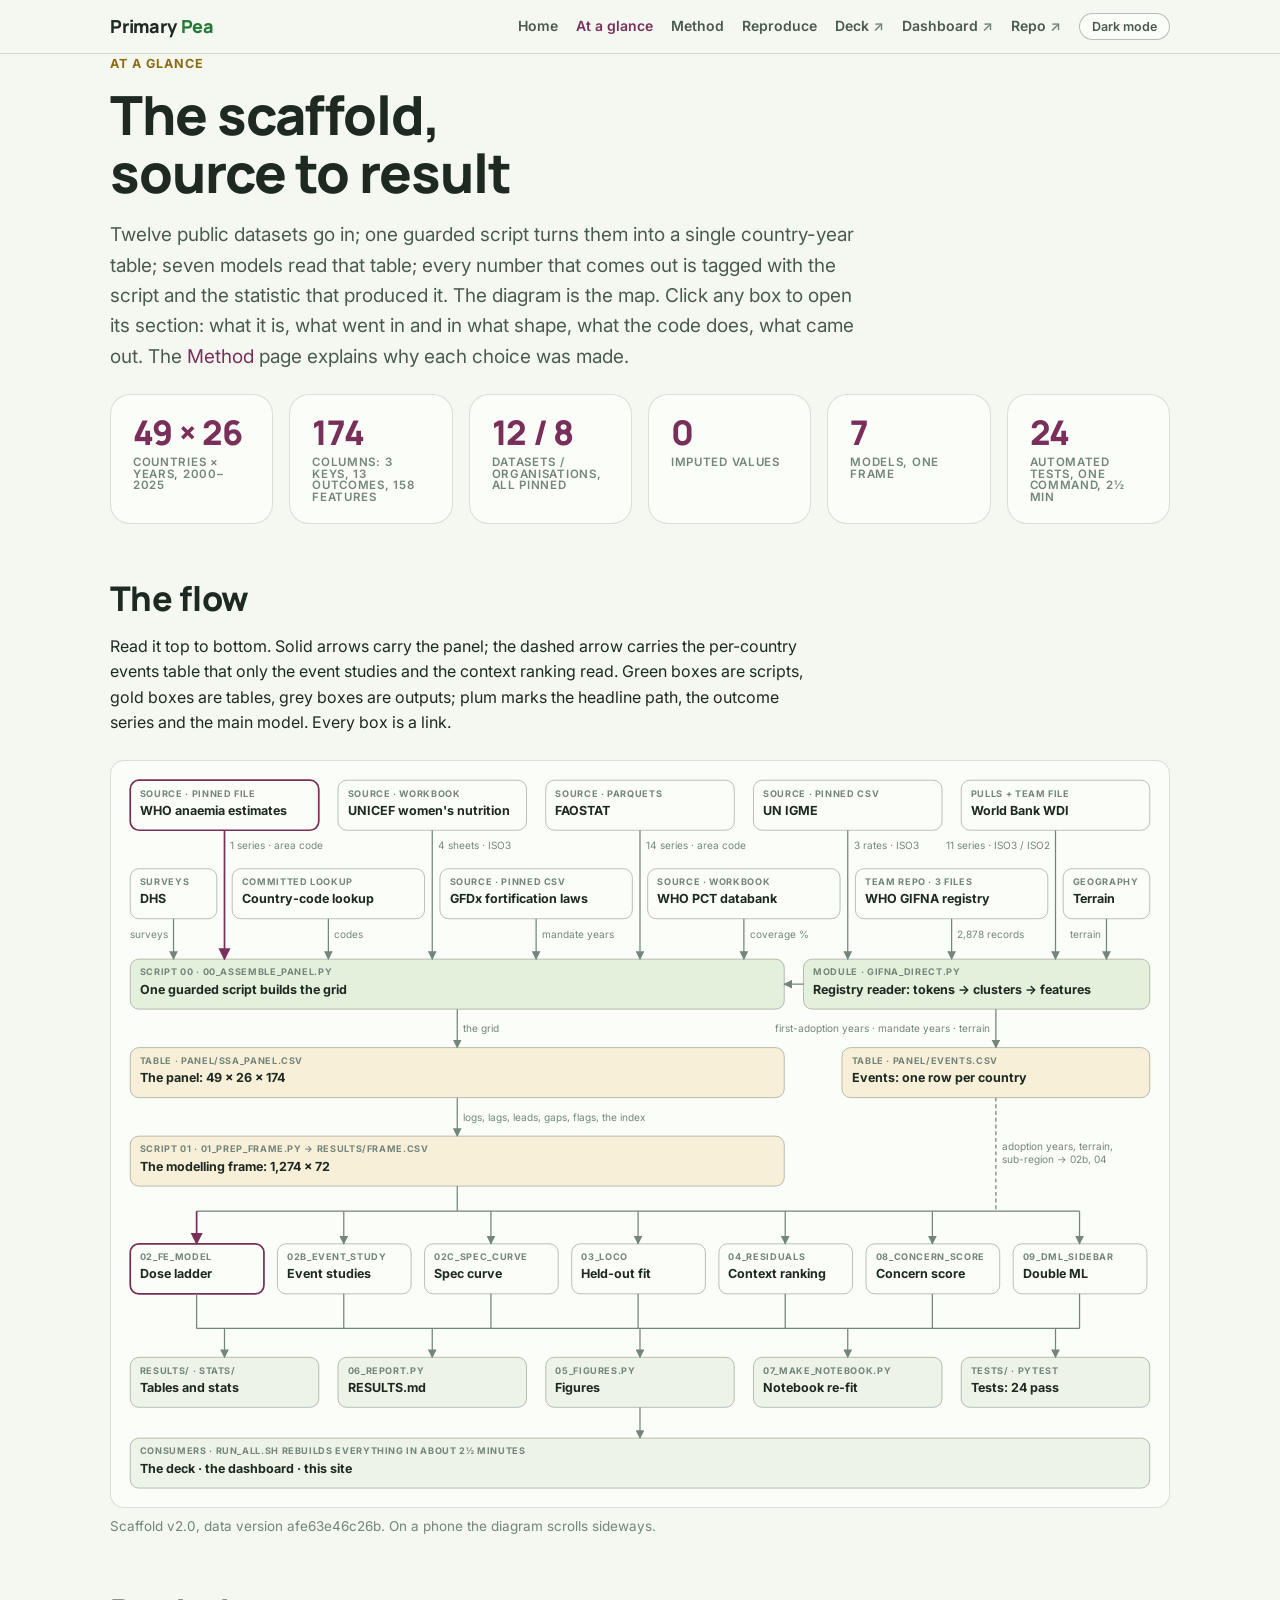
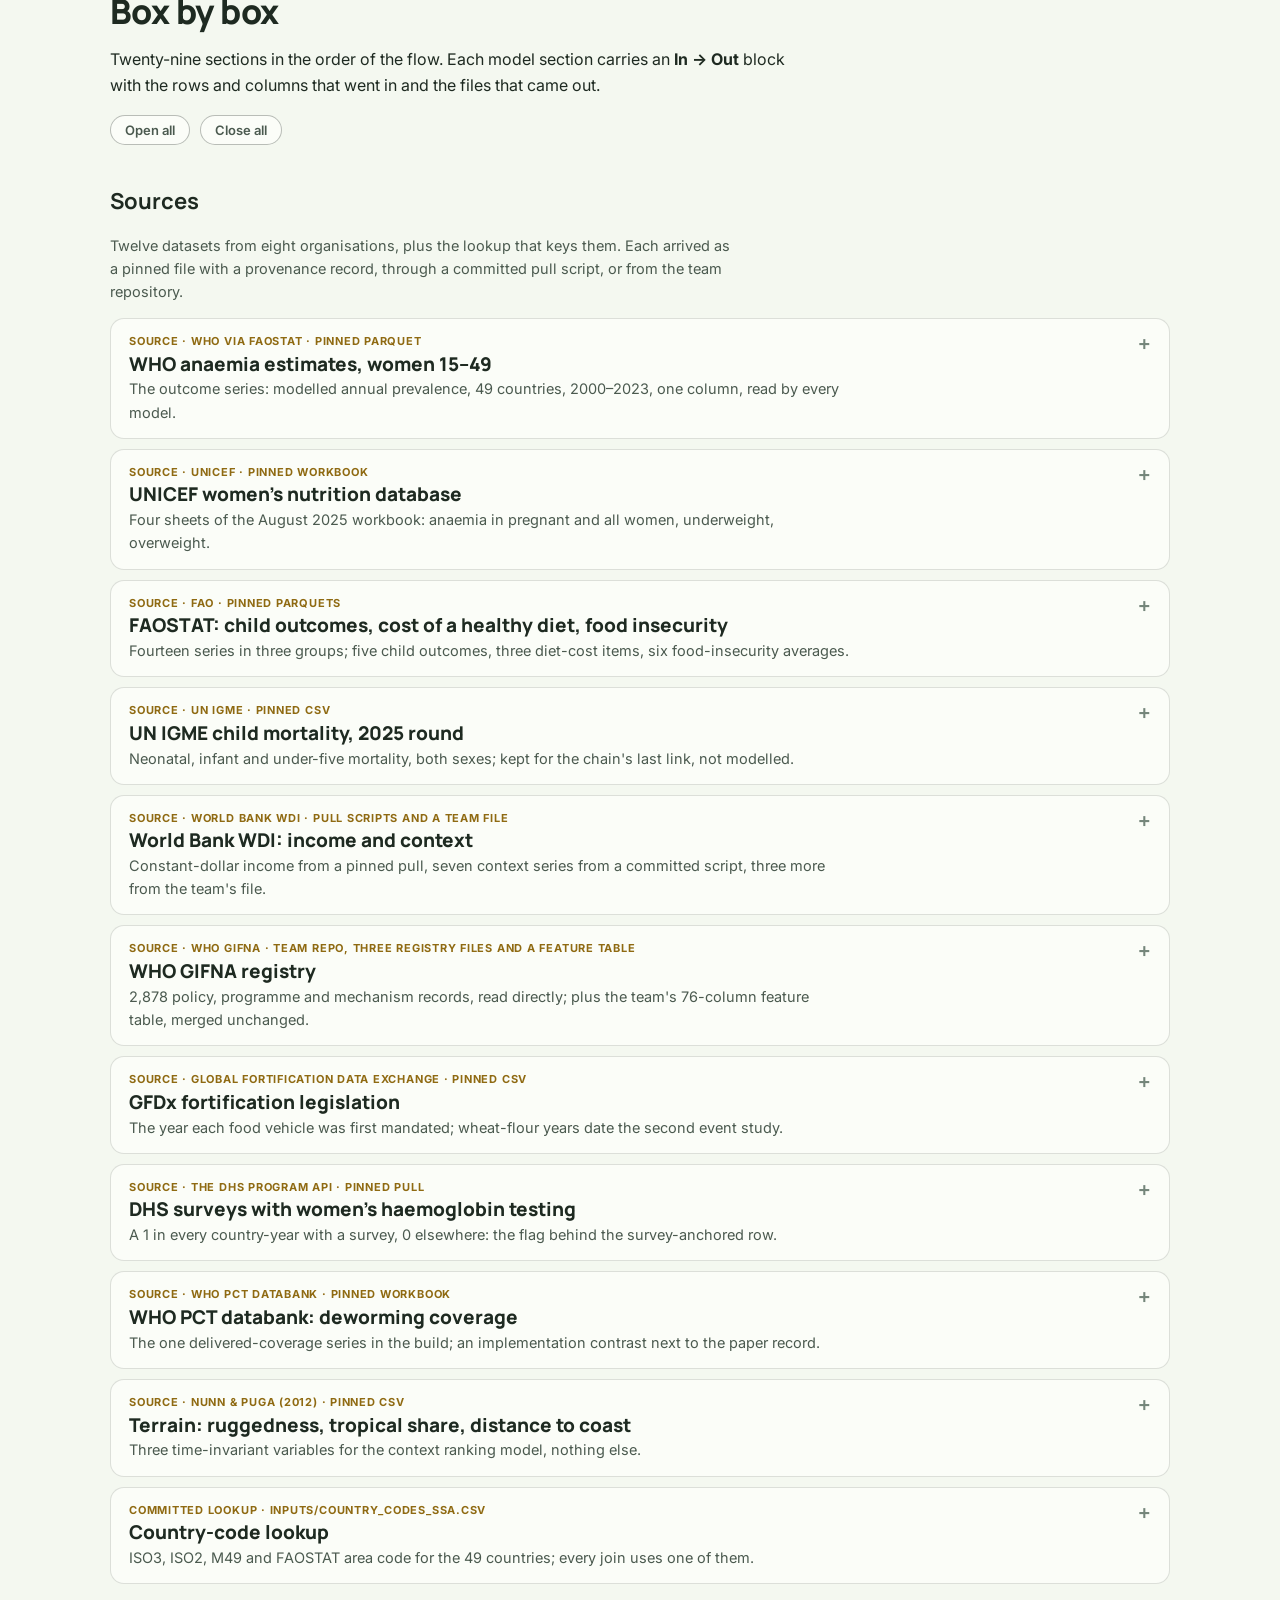
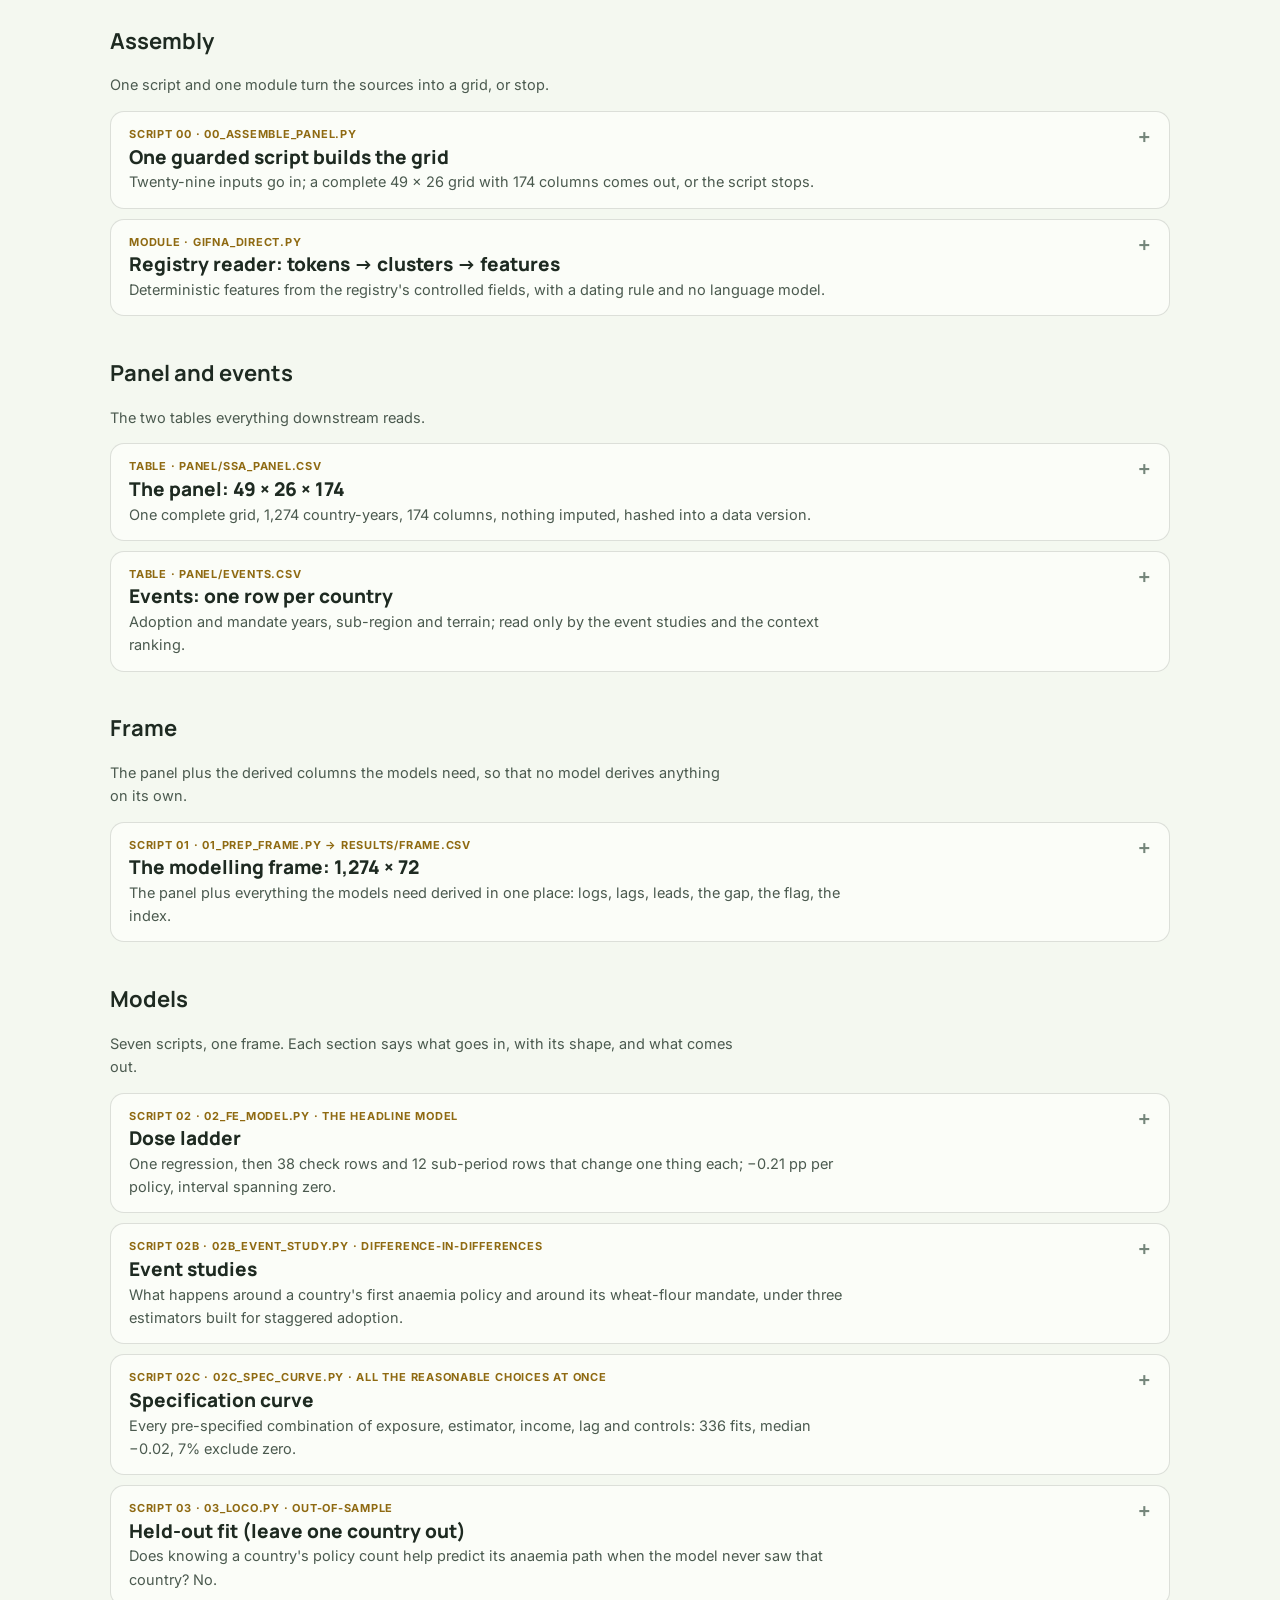
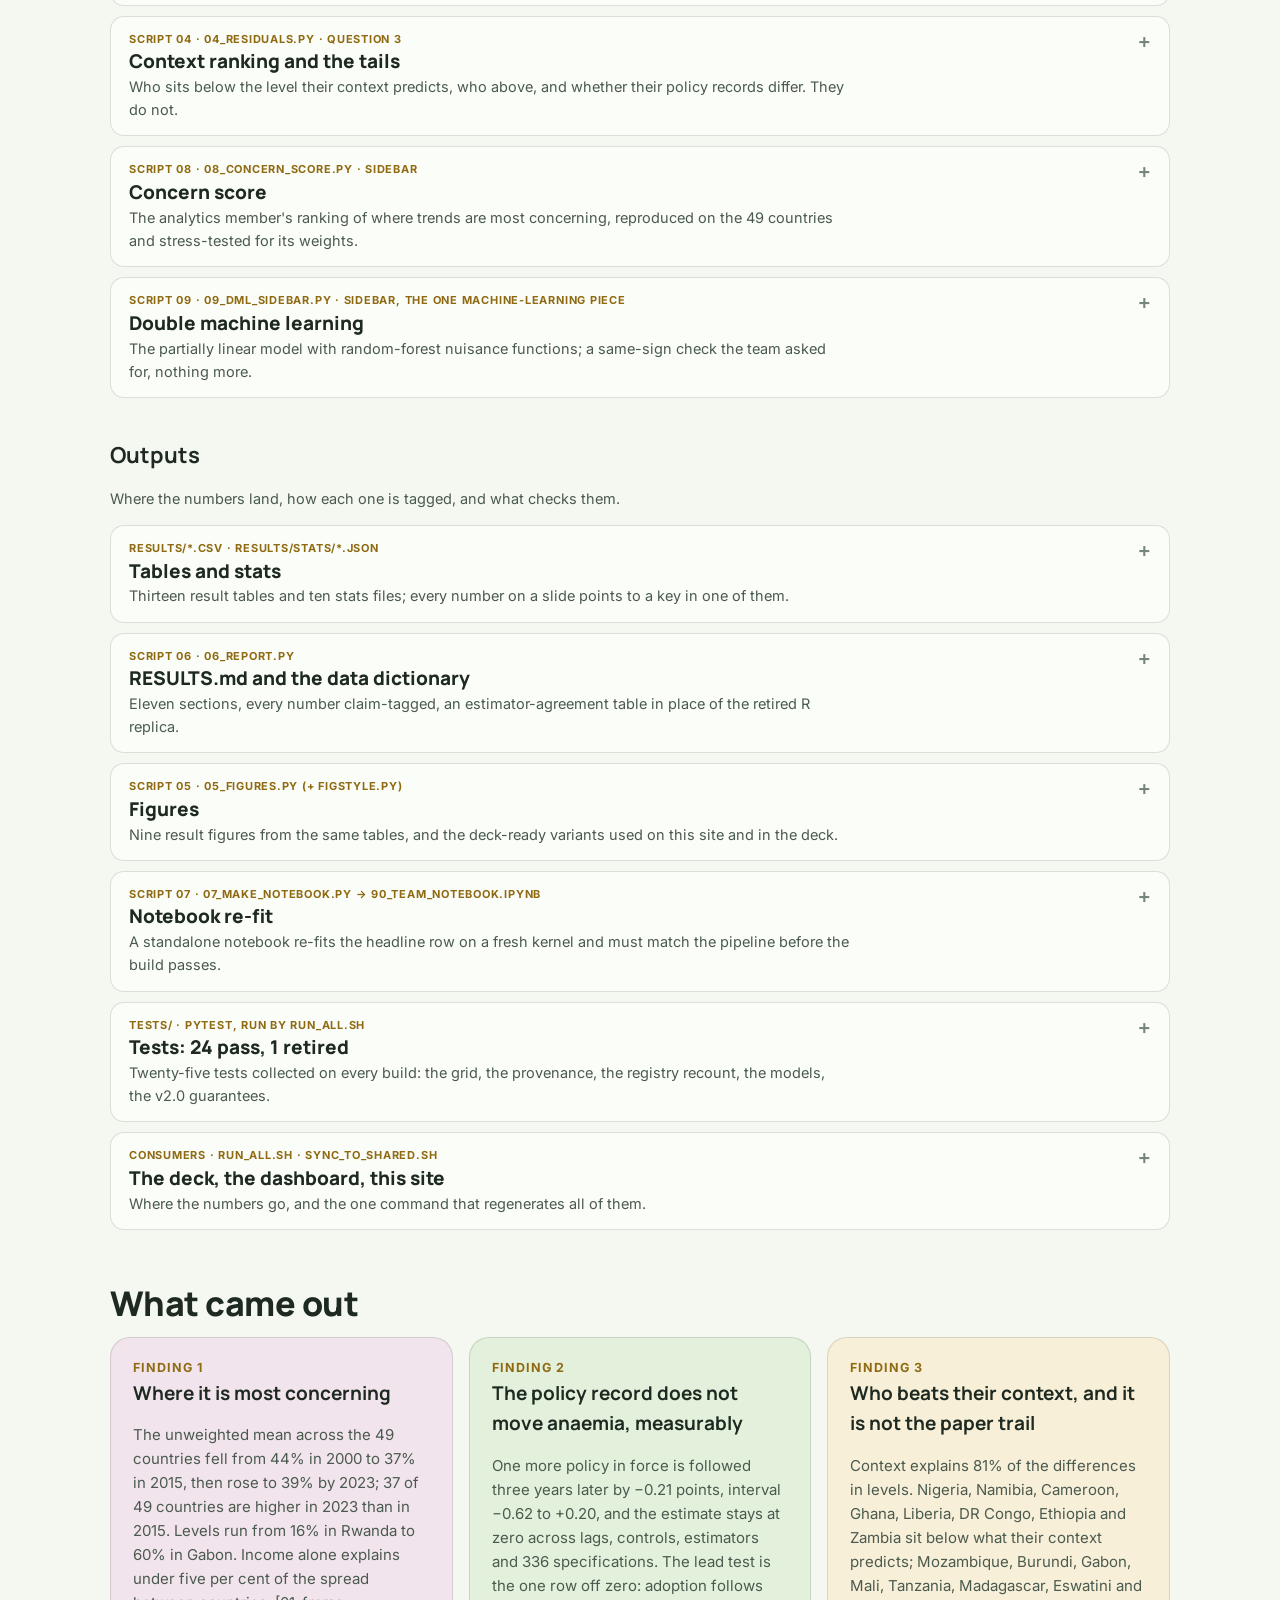
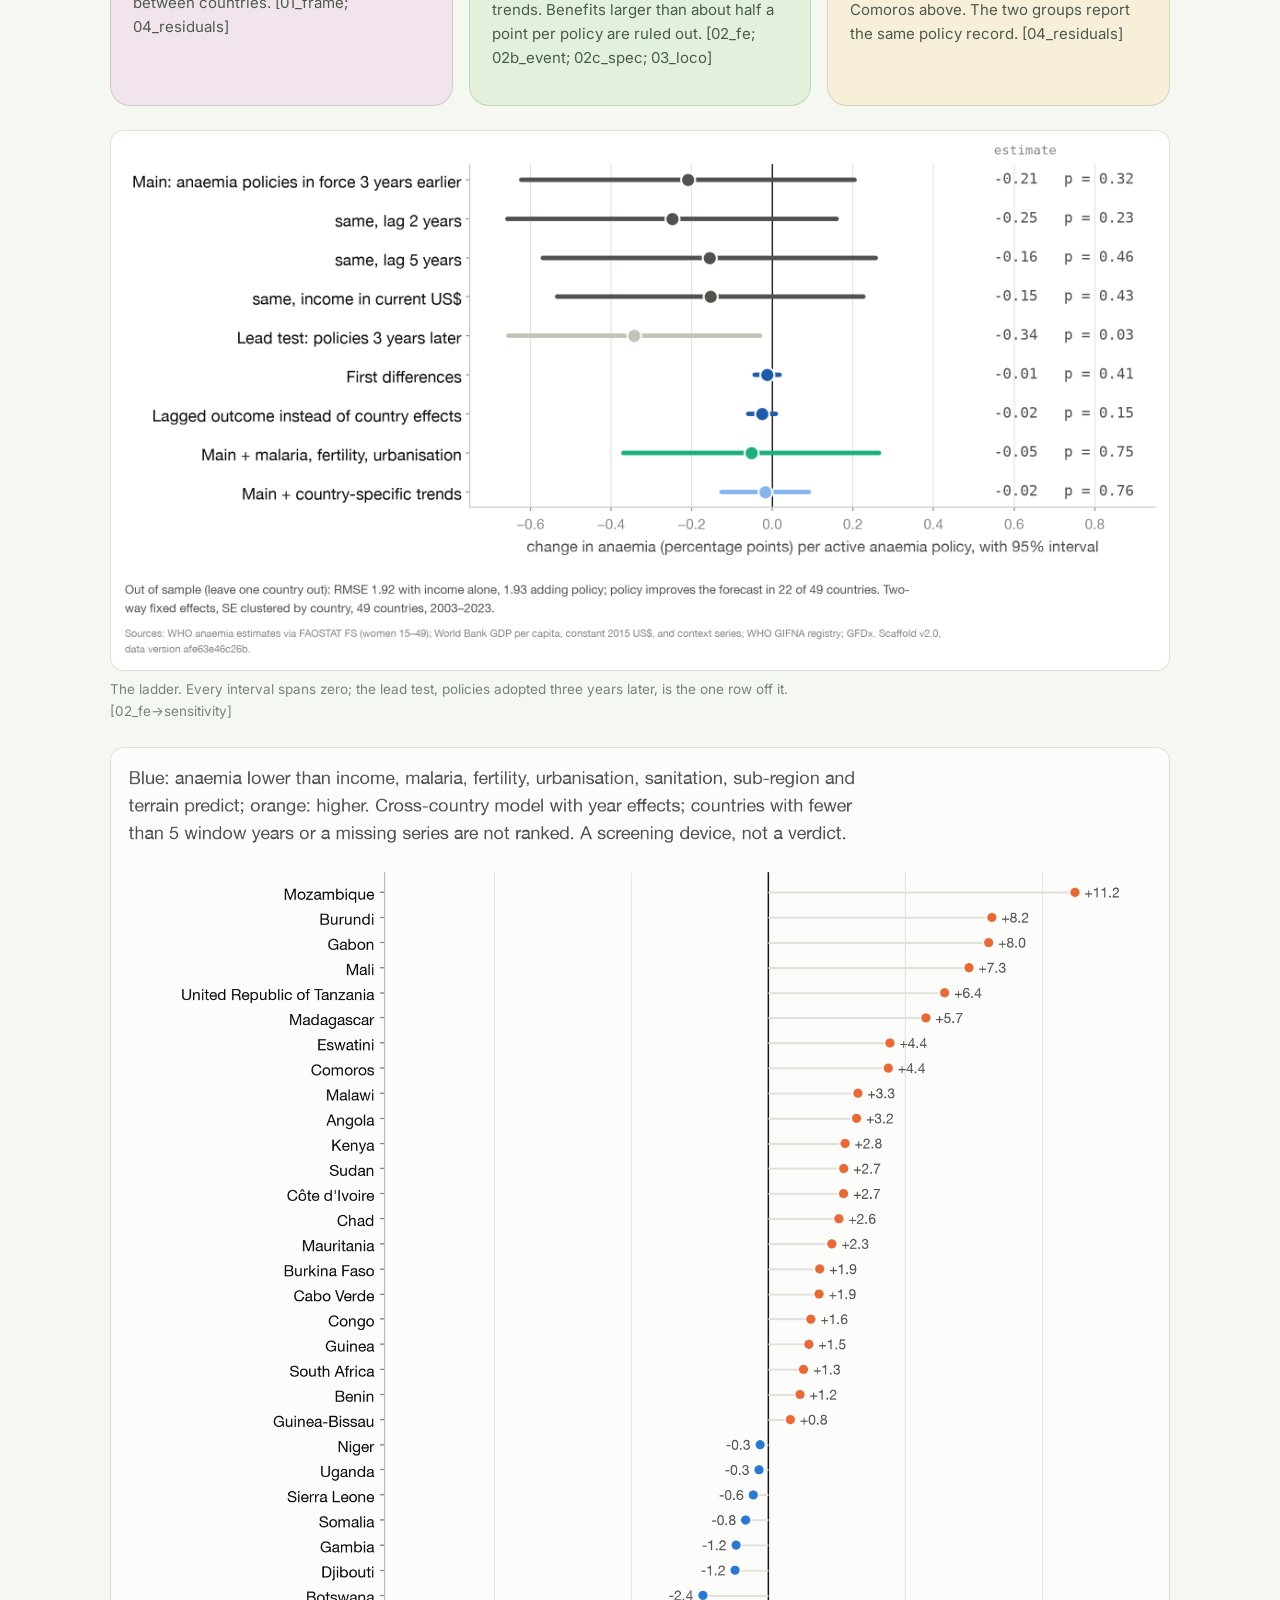
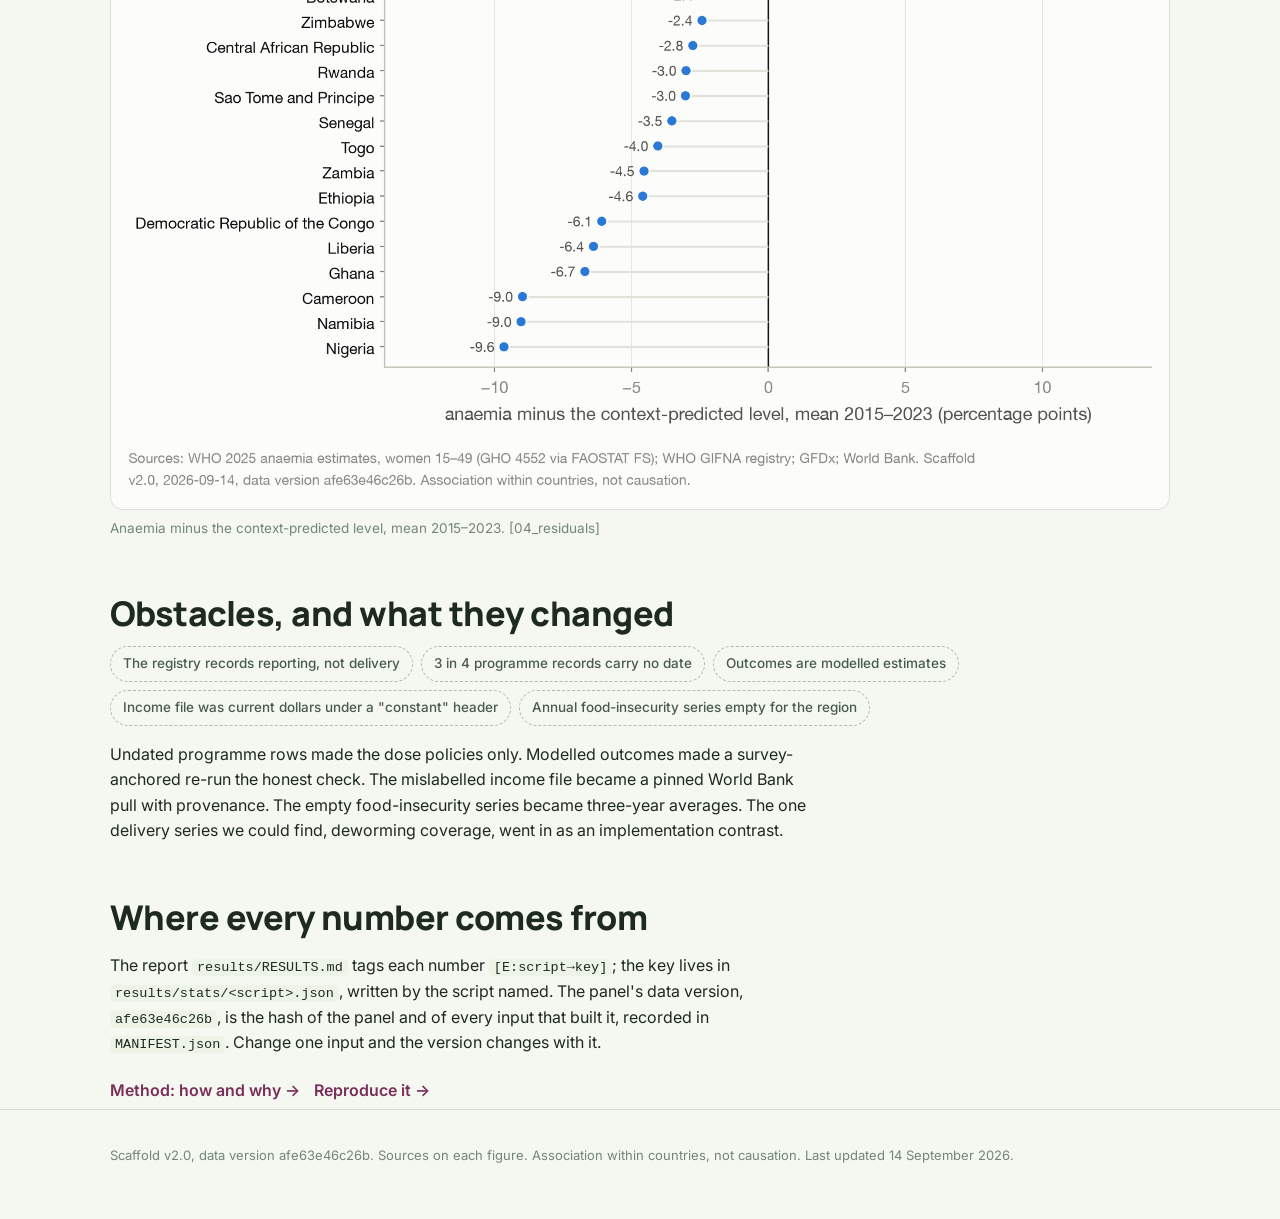
==== commit 91236092: "at-a-glance: the scaffold source to result — clickable flow, box-by-box sections with In → Out shape" ====
--- a/docs/at-a-glance/index.html
+++ b/docs/at-a-glance/index.html
@@ -4,7 +4,7 @@
 <meta charset="utf-8">
 <meta name="viewport" content="width=device-width, initial-scale=1">
 <title>At a glance · Primary Pea</title>
-<meta name="description" content="The Primary Pea scaffold on one page: what happened to each data source, how one script turned twelve datasets into a 49-country panel, what went into each model, and what came out.">
+<meta name="description" content="The Primary Pea scaffold on one page: a clickable data-flow diagram from twelve sources to the results, with a detailed section for every source, script, table and model, including what goes in and what comes out.">
 <link rel="icon" type="image/svg+xml" href="../assets/favicon.svg"><link rel="icon" type="image/png" sizes="32x32" href="../assets/favicon-32.png"><link rel="apple-touch-icon" sizes="180x180" href="../assets/apple-touch-icon.png"><meta name="theme-color" content="#F4F8F0">
 <link rel="preconnect" href="https://fonts.googleapis.com"><link rel="preconnect" href="https://fonts.gstatic.com" crossorigin>
 <link rel="stylesheet" href="https://fonts.googleapis.com/css2?family=Manrope:wght@700;800&family=Inter:wght@400;500;600&display=swap">
@@ -22,7 +22,7 @@
 <main class="wrap">
   <div class="eyebrow">At a glance</div>
   <h1>The scaffold, source to result</h1>
-  <p class="lead">Twelve public datasets from eight organisations go in; one guarded script turns them into a single country-year table; seven models read that table; every number that comes out is tagged with the script and the statistic that produced it. This page follows the data through, source by source and model by model. The <a href="../method/">Method</a> page explains why each choice was made.</p>
+  <p class="lead">Twelve public datasets go in; one guarded script turns them into a single country-year table; seven models read that table; every number that comes out is tagged with the script and the statistic that produced it. The diagram is the map. Click any box to open its section: what it is, what went in and in what shape, what the code does, what came out. The <a href="../method/">Method</a> page explains why each choice was made.</p>
 
   <div class="grid g5" style="margin-top:22px">
     <div class="card"><div class="stat">49 × 26<small>countries × years, 2000–2025</small></div></div>
@@ -34,294 +34,788 @@
   </div>
 
   <h2 id="flow">The flow</h2>
-  <p>Read it top to bottom. Each source arrives as a pinned file with a provenance record or through a committed pull script, is joined on a country code, and lands in one grid. The panel becomes a modelling frame, the frame feeds the seven models, and the models write tagged results. Plum marks the headline path: the outcome series and the main model.</p>
+  <p>Read it top to bottom. Solid arrows carry the panel; the dashed arrow carries the per-country events table that only the event studies and the context ranking read. Green boxes are scripts, gold boxes are tables, grey boxes are outputs; plum marks the headline path, the outcome series and the main model. Every box is a link.</p>
   <figure>
-    <div class="flowwrap"><svg class="flow" viewBox="0 0 1100 1030" role="img" aria-label="Data flow of the scaffold: twelve pinned sources are joined by one guarded script into a 49 by 26 by 174 panel and an events table, prepared into a modelling frame, read by seven models, and written out as tagged results, a report, figures, a notebook and tests, which feed the deck, the dashboard and this site.">
-<defs><marker id="ah" viewBox="0 0 10 10" refX="9" refY="5" markerWidth="7" markerHeight="7" orient="auto"><path d="M0 0L10 5L0 10z" class="ah"/></marker><marker id="ah-hi" viewBox="0 0 10 10" refX="9" refY="5" markerWidth="7" markerHeight="7" orient="auto"><path d="M0 0L10 5L0 10z" class="ah-hi"/></marker></defs>
-<rect x="20" y="20" width="196" height="96" rx="8" class="box hi"/>
-<text x="30" y="37" class="t">WHO anaemia estimates</text>
-<text x="30" y="53" class="l">women 15–49, modelled series</text>
-<text x="30" y="67" class="l">GHO 4552 via FAOSTAT FS 21043</text>
-<text x="30" y="81" class="l">pinned parquet · July 2026</text>
-<text x="30" y="95" class="l">→ the outcome of every model</text>
-<rect x="236" y="20" width="196" height="96" rx="8" class="box "/>
-<text x="246" y="37" class="t">UNICEF women&#x27;s nutrition</text>
-<text x="246" y="53" class="l">anaemia: pregnant, all women</text>
-<text x="246" y="67" class="l">underweight · overweight</text>
-<text x="246" y="81" class="l">pinned workbook · Aug 2025</text>
-<text x="246" y="95" class="l">→ outcome swaps, index, score</text>
-<rect x="452" y="20" width="196" height="96" rx="8" class="box "/>
-<text x="462" y="37" class="t">FAOSTAT</text>
-<text x="462" y="53" class="l">child outcomes: LBW, stunting,</text>
-<text x="462" y="67" class="l">wasting, overweight, EBF (5)</text>
-<text x="462" y="81" class="l">cost of a healthy diet (3)</text>
-<text x="462" y="95" class="l">FIES 3-year averages (6)</text>
-<text x="462" y="109" class="l">pinned parquets · July 2026</text>
-<rect x="668" y="20" width="196" height="96" rx="8" class="box "/>
-<text x="678" y="37" class="t">UN IGME</text>
-<text x="678" y="53" class="l">neonatal, infant, under-five</text>
-<text x="678" y="67" class="l">mortality (3 rates)</text>
-<text x="678" y="81" class="l">pinned CSV · 2025 round</text>
-<text x="678" y="95" class="l">→ descriptive outcomes only</text>
-<rect x="884" y="20" width="196" height="96" rx="8" class="box "/>
-<text x="894" y="37" class="t">World Bank WDI</text>
-<text x="894" y="53" class="l">GDP per capita (constant US$)</text>
-<text x="894" y="67" class="l">malaria, fertility, urban, HIV,</text>
-<text x="894" y="81" class="l">sanitation, jobs, health spend</text>
-<text x="894" y="95" class="l">committed pull scripts · 2026</text>
-<text x="894" y="109" class="l">team file: GDP current, beds</text>
-<rect x="20" y="154" width="90" height="96" rx="8" class="box "/>
-<text x="30" y="171" class="t">DHS</text>
-<text x="30" y="187" class="l">haemoglobin</text>
-<text x="30" y="201" class="l">surveys</text>
-<text x="30" y="215" class="l">API pull</text>
-<text x="30" y="229" class="l">→ anchor flag</text>
-<rect x="126" y="154" width="200" height="96" rx="8" class="box "/>
-<text x="136" y="171" class="t">Country-code lookup</text>
-<text x="136" y="187" class="l">ISO3 · ISO2 · M49 · FAOSTAT area</text>
-<text x="136" y="201" class="l">one row per country, 49 rows</text>
-<text x="136" y="215" class="l">every join uses a code, never</text>
-<text x="136" y="229" class="l">a name; team list cross-checked</text>
-<rect x="342" y="154" width="200" height="96" rx="8" class="box "/>
-<text x="352" y="171" class="t">GFDx fortification laws</text>
-<text x="352" y="187" class="l">mandatory fortification year</text>
-<text x="352" y="201" class="l">per food vehicle, 45 countries</text>
-<text x="352" y="215" class="l">pinned CSV + provenance</text>
-<text x="352" y="229" class="l">→ wheat / maize mandate events</text>
-<rect x="558" y="154" width="200" height="96" rx="8" class="box "/>
-<text x="568" y="171" class="t">WHO PCT databank</text>
-<text x="568" y="187" class="l">deworming (STH) coverage of</text>
-<text x="568" y="201" class="l">school-age children, % per year</text>
-<text x="568" y="215" class="l">best round per year (WHO rule)</text>
-<text x="568" y="229" class="l">pinned workbook · Nov 2025</text>
-<text x="568" y="243" class="l">→ the one delivery series</text>
-<rect x="774" y="154" width="200" height="96" rx="8" class="box "/>
-<text x="784" y="171" class="t">WHO GIFNA registry</text>
-<text x="784" y="187" class="l">3 files: 944 policies, 1,803</text>
-<text x="784" y="201" class="l">programmes, 131 mechanisms</text>
-<text x="784" y="215" class="l">per-country exports · Sep 2026</text>
-<text x="784" y="229" class="l">+ the team&#x27;s feature table</text>
-<text x="784" y="243" class="l">(76 composite columns)</text>
-<rect x="990" y="154" width="90" height="96" rx="8" class="box "/>
-<text x="1000" y="171" class="t">Terrain</text>
-<text x="1000" y="187" class="l">Nunn &amp; Puga</text>
-<text x="1000" y="201" class="l">(2012):</text>
-<text x="1000" y="215" class="l">ruggedness,</text>
-<text x="1000" y="229" class="l">tropical,</text>
-<text x="1000" y="243" class="l">coast dist.</text>
-<rect x="20" y="288" width="1060" height="96" rx="8" class="box step"/>
-<text x="30" y="305" class="t">00_assemble_panel.py — one guarded script builds the grid</text>
-<text x="30" y="321" class="l">joins every source on a code (ISO3, ISO2, M49 or FAOSTAT area), never on a name; one value per country-year per column</text>
-<text x="30" y="335" class="l">refuses duplicate keys, undeclared gaps and an incomplete grid; declared gaps stay missing — nothing is imputed</text>
-<text x="30" y="349" class="l">hashes every input and the panel → MANIFEST.json; the first 12 hex digits become the data version, afe63e46c26b</text>
-<text x="30" y="363" class="l">writes the readiness table (coverage per column) and the data dictionary next to the panel</text>
-<rect x="700" y="294" width="360" height="84" rx="8" class="box sub"/>
-<text x="710" y="311" class="t">gifna_direct.py — the policy features</text>
-<text x="710" y="327" class="l">controlled tokens only × 47 regex rules → 11 topic clusters</text>
-<text x="710" y="341" class="l">a record counts while active (start → end year; open end =</text>
-<text x="710" y="355" class="l">still active); undated rows excluded, GNPR answers in windows</text>
-<text x="710" y="369" class="l">→ stock · log-stock · any per cluster: 60 columns + first years</text>
-<line x1="118" y1="116" x2="118" y2="288" class="ar hi" marker-end="url(#ah-hi)"/>
-<text x="124" y="139" class="lab" text-anchor="start">1 series · area code</text>
-<line x1="334" y1="116" x2="334" y2="288" class="ar" marker-end="url(#ah)"/>
-<text x="340" y="139" class="lab" text-anchor="start">4 sheets · ISO3</text>
-<line x1="550" y1="116" x2="550" y2="288" class="ar" marker-end="url(#ah)"/>
-<text x="556" y="139" class="lab" text-anchor="start">14 series · area code</text>
-<line x1="766" y1="116" x2="766" y2="288" class="ar" marker-end="url(#ah)"/>
-<text x="772" y="139" class="lab" text-anchor="start">3 rates · ISO3</text>
-<line x1="982" y1="116" x2="982" y2="288" class="ar" marker-end="url(#ah)"/>
-<text x="976" y="139" class="lab" text-anchor="end">11 series · ISO3 / ISO2</text>
-<line x1="65" y1="250" x2="65" y2="288" class="ar" marker-end="url(#ah)"/>
-<text x="59" y="273" class="lab" text-anchor="end">surveys</text>
-<line x1="226" y1="250" x2="226" y2="288" class="ar" marker-end="url(#ah)"/>
-<text x="232" y="273" class="lab" text-anchor="start">codes</text>
-<line x1="442" y1="250" x2="442" y2="288" class="ar" marker-end="url(#ah)"/>
-<text x="448" y="273" class="lab" text-anchor="start">mandate years</text>
-<line x1="658" y1="250" x2="658" y2="288" class="ar" marker-end="url(#ah)"/>
-<text x="664" y="273" class="lab" text-anchor="start">coverage %</text>
-<line x1="874" y1="250" x2="874" y2="288" class="ar" marker-end="url(#ah)"/>
-<text x="880" y="273" class="lab" text-anchor="start">2,878 records</text>
-<line x1="1035" y1="250" x2="1035" y2="288" class="ar" marker-end="url(#ah)"/>
-<text x="1029" y="273" class="lab" text-anchor="end">terrain</text>
-<rect x="20" y="420" width="680" height="88" rx="8" class="box data"/>
-<text x="30" y="437" class="t">ssa_panel.csv — the panel</text>
-<text x="30" y="453" class="l">49 countries × 26 years (2000–2025) = 1,274 rows on a complete grid; 174 columns: 3 keys, 13 outcomes, 158 features</text>
-<text x="30" y="467" class="l">features: 76 team GIFNA composites, 60 direct registry features, 22 others (income, context, diet cost,</text>
-<text x="30" y="481" class="l">food insecurity, deworming, survey flag); the UNICEF anaemia sheet duplicates the WHO series (checked)</text>
-<text x="30" y="495" class="l">about three dozen columns are named by a model; the rest let every alternative and check run from one table</text>
-<rect x="760" y="420" width="320" height="88" rx="8" class="box data"/>
-<text x="770" y="437" class="t">events.csv — one row per country</text>
-<text x="770" y="453" class="l">first dated anaemia-policy year: 46 of 49 countries</text>
-<text x="770" y="467" class="l">GFDx wheat-flour mandate year (27) · maize (11)</text>
-<text x="770" y="481" class="l">UNICEF sub-region (ESA / WCA)</text>
-<text x="770" y="495" class="l">terrain: ruggedness, tropical share, distance to coast</text>
-<line x1="360" y1="384" x2="360" y2="420" class="ar" marker-end="url(#ah)"/>
-<text x="366" y="406" class="lab" text-anchor="start">the grid</text>
-<line x1="920" y1="384" x2="920" y2="420" class="ar" marker-end="url(#ah)"/>
-<text x="914" y="406" class="lab" text-anchor="end">first-adoption years · mandate years · terrain</text>
-<rect x="20" y="544" width="680" height="80" rx="8" class="box data"/>
-<text x="30" y="561" class="t">frame.csv — the modelling frame, 72 columns (01_prep_frame.py)</text>
-<text x="30" y="577" class="l">log income (constant, current US$) · lags 2, 3, 5 and a 3-year lead of every exposure · FIES women − men gap</text>
-<text x="30" y="591" class="l">survey-anchor flag · women&#x27;s index (mean z-score of four women&#x27;s series) · sub-region · window 2000–2023</text>
-<text x="30" y="605" class="l">main estimation sample: 994 country-years, 49 countries, 2003–2023 (44 countries vary in the dose)</text>
-<line x1="360" y1="508" x2="360" y2="544" class="ar" marker-end="url(#ah)"/>
-<text x="366" y="530" class="lab" text-anchor="start">01_prep_frame.py: logs, lags, leads, gaps, flags, the index</text>
-<line x1="360" y1="624" x2="360" y2="650" class="ar"/>
-<line x1="920" y1="508" x2="920" y2="650" class="ar ev"/>
-<text x="926" y="586" class="lab" text-anchor="start">adoption years, terrain,</text>
-<text x="926" y="600" class="lab" text-anchor="start">sub-region → 02b, 04</text>
-<line x1="89" y1="650" x2="1007" y2="650" class="bus"/>
-<rect x="20" y="684" width="139" height="132" rx="8" class="box hi"/>
-<text x="30" y="701" class="t">02 · Dose ladder</text>
-<text x="30" y="717" class="l">y: anaemia 15–49</text>
-<text x="30" y="731" class="l">x: policies in force</text>
-<text x="30" y="745" class="l">at t−3 · + log income</text>
-<text x="30" y="759" class="l">country + year effects</text>
-<text x="30" y="773" class="l">SE clustered + wild</text>
-<text x="30" y="787" class="l">bootstrap · bounds</text>
-<text x="30" y="801" class="l">38 check rows</text>
-<line x1="89" y1="650" x2="89" y2="684" class="ar hi" marker-end="url(#ah-hi)"/>
-<rect x="173" y="684" width="139" height="132" rx="8" class="box "/>
-<text x="183" y="701" class="t">02b · Events</text>
-<text x="183" y="717" class="l">first anaemia policy</text>
-<text x="183" y="731" class="l">(31 adopt, 3 never)</text>
-<text x="183" y="745" class="l">wheat-flour mandate</text>
-<text x="183" y="759" class="l">(26 adopt, 23 never)</text>
-<text x="183" y="773" class="l">TWFE · 2-stage DiD</text>
-<text x="183" y="787" class="l">· LP-DiD; −4 … +5</text>
-<text x="183" y="801" class="l">+ events.csv years</text>
-<line x1="242" y1="650" x2="242" y2="684" class="ar" marker-end="url(#ah)"/>
-<rect x="326" y="684" width="139" height="132" rx="8" class="box "/>
-<text x="336" y="701" class="t">02c · Spec curve</text>
-<text x="336" y="717" class="l">7 exposures ×</text>
-<text x="336" y="731" class="l">4 estimators ×</text>
-<text x="336" y="745" class="l">2 incomes ×</text>
-<text x="336" y="759" class="l">3 lags × 2 control</text>
-<text x="336" y="773" class="l">sets = 336 fits</text>
-<text x="336" y="787" class="l">same y, same frame</text>
-<line x1="395" y1="650" x2="395" y2="684" class="ar" marker-end="url(#ah)"/>
-<rect x="479" y="684" width="139" height="132" rx="8" class="box "/>
-<text x="489" y="701" class="t">03 · Held-out fit</text>
-<text x="489" y="717" class="l">fit on 48 countries,</text>
-<text x="489" y="731" class="l">predict the 49th</text>
-<text x="489" y="745" class="l">year effects → +</text>
-<text x="489" y="759" class="l">income → + dose →</text>
-<text x="489" y="773" class="l">+ all 8 exposures</text>
-<text x="489" y="787" class="l">RMSE + bootstrap</text>
-<text x="489" y="801" class="l">994 rows</text>
-<line x1="548" y1="650" x2="548" y2="684" class="ar" marker-end="url(#ah)"/>
-<rect x="632" y="684" width="139" height="132" rx="8" class="box "/>
-<text x="642" y="701" class="t">04 · Ranking</text>
-<text x="642" y="717" class="l">context model, OLS:</text>
-<text x="642" y="731" class="l">year, sub-region,</text>
-<text x="642" y="745" class="l">income, malaria,</text>
-<text x="642" y="759" class="l">fertility, urban,</text>
-<text x="642" y="773" class="l">sanitation, terrain</text>
-<text x="642" y="787" class="l">1,046 rows → 43</text>
-<text x="642" y="801" class="l">ranked; tails 8 + 8</text>
-<line x1="701" y1="650" x2="701" y2="684" class="ar" marker-end="url(#ah)"/>
-<rect x="785" y="684" width="139" height="132" rx="8" class="box "/>
-<text x="795" y="701" class="t">08 · Concern</text>
-<text x="795" y="717" class="l">score from 4 women&#x27;s</text>
-<text x="795" y="731" class="l">series: anaemia (all,</text>
-<text x="795" y="745" class="l">pregnant), under-,</text>
-<text x="795" y="759" class="l">overweight; flags</text>
-<text x="795" y="773" class="l">0/1/2 + percentile;</text>
-<text x="795" y="787" class="l">500 weight draws;</text>
-<text x="795" y="801" class="l">49 countries</text>
-<line x1="854" y1="650" x2="854" y2="684" class="ar" marker-end="url(#ah)"/>
-<rect x="938" y="684" width="139" height="132" rx="8" class="box "/>
-<text x="948" y="701" class="t">09 · Double ML</text>
-<text x="948" y="717" class="l">same y and dose;</text>
-<text x="948" y="731" class="l">controls: income,</text>
-<text x="948" y="745" class="l">malaria, fertility,</text>
-<text x="948" y="759" class="l">urban; random</text>
-<text x="948" y="773" class="l">forests, 5 country</text>
-<text x="948" y="787" class="l">folds; 931 rows,</text>
-<text x="948" y="801" class="l">46 countries</text>
-<line x1="1007" y1="650" x2="1007" y2="684" class="ar" marker-end="url(#ah)"/>
-<line x1="89" y1="816" x2="89" y2="842" class="ar"/>
-<line x1="242" y1="816" x2="242" y2="842" class="ar"/>
-<line x1="395" y1="816" x2="395" y2="842" class="ar"/>
-<line x1="548" y1="816" x2="548" y2="842" class="ar"/>
-<line x1="701" y1="816" x2="701" y2="842" class="ar"/>
-<line x1="854" y1="816" x2="854" y2="842" class="ar"/>
-<line x1="1007" y1="816" x2="1007" y2="842" class="ar"/>
-<line x1="89" y1="842" x2="1007" y2="842" class="bus"/>
-<rect x="20" y="868" width="196" height="72" rx="8" class="box out"/>
-<text x="30" y="885" class="t">results/*.csv + stats/*.json</text>
-<text x="30" y="901" class="l">13 result tables, 10 stats files;</text>
-<text x="30" y="915" class="l">every number keyed</text>
-<text x="30" y="929" class="l">[E:script→key]</text>
-<line x1="118" y1="842" x2="118" y2="868" class="ar" marker-end="url(#ah)"/>
-<rect x="236" y="868" width="196" height="72" rx="8" class="box out"/>
-<text x="246" y="885" class="t">06 · RESULTS.md</text>
-<text x="246" y="901" class="l">11 sections, each number</text>
-<text x="246" y="915" class="l">claim-tagged to a stats key;</text>
-<text x="246" y="929" class="l">estimator-agreement check</text>
-<line x1="334" y1="842" x2="334" y2="868" class="ar" marker-end="url(#ah)"/>
-<rect x="452" y="868" width="196" height="72" rx="8" class="box out"/>
-<text x="462" y="885" class="t">05 · figures</text>
-<text x="462" y="901" class="l">trends, map, dose timeline,</text>
-<text x="462" y="915" class="l">ladder, event studies, spec</text>
-<text x="462" y="929" class="l">curve, LOCO, ranking</text>
-<line x1="550" y1="842" x2="550" y2="868" class="ar" marker-end="url(#ah)"/>
-<rect x="668" y="868" width="196" height="72" rx="8" class="box out"/>
-<text x="678" y="885" class="t">07 · notebook</text>
-<text x="678" y="901" class="l">fresh kernel re-fits the</text>
-<text x="678" y="915" class="l">headline row; checked</text>
-<text x="678" y="929" class="l">against the pipeline</text>
-<line x1="766" y1="842" x2="766" y2="868" class="ar" marker-end="url(#ah)"/>
-<rect x="884" y="868" width="196" height="72" rx="8" class="box out"/>
-<text x="894" y="885" class="t">tests · 24 pass</text>
-<text x="894" y="901" class="l">grid, provenance, registry</text>
-<text x="894" y="915" class="l">recount, model reproduction,</text>
-<text x="894" y="929" class="l">v2.0 guarantees (1 retired)</text>
-<line x1="982" y1="842" x2="982" y2="868" class="ar" marker-end="url(#ah)"/>
-<line x1="550" y1="940" x2="550" y2="966" class="ar" marker-end="url(#ah)"/>
-<rect x="20" y="966" width="1060" height="44" rx="8" class="box out"/>
-<text x="30" y="983" class="t">→ the deck · the dashboard · this site</text>
-<text x="30" y="999" class="l">one command (./run_all.sh, about 2½ minutes) rebuilds all of it from the pinned inputs; every number carries data version afe63e46c26b</text>
+    <div class="flowwrap"><svg class="flow" viewBox="0 0 1100 776" role="img" aria-label="Data flow of the scaffold: eleven pinned sources and the country-code lookup feed one guarded assembly script and the registry reader; they write the panel and the events table; the frame script prepares the modelling frame; seven models read it; the outputs are tagged tables and stats, the report, figures, the notebook and the tests, which feed the deck, the dashboard and this site. Every box opens a detail section.">
+<defs><marker id="ah-m12" viewBox="0 0 10 10" refX="9" refY="5" markerWidth="7" markerHeight="7" orient="auto"><path d="M0 0L10 5L0 10z" class="ah"/></marker><marker id="ahhi-m12" viewBox="0 0 10 10" refX="9" refY="5" markerWidth="7" markerHeight="7" orient="auto"><path d="M0 0L10 5L0 10z" class="ah-hi"/></marker></defs>
+<a href="#d-src-who" class="node" aria-label="WHO anaemia estimates: open the section">
+<rect x="20" y="20" width="196" height="52" rx="9" class="box hi"/>
+<text x="30" y="37" class="eb">source · pinned file</text>
+<text x="30" y="56" class="t">WHO anaemia estimates</text>
+</a>
+<a href="#d-src-unicef" class="node" aria-label="UNICEF women&#x27;s nutrition: open the section">
+<rect x="236" y="20" width="196" height="52" rx="9" class="box "/>
+<text x="246" y="37" class="eb">source · workbook</text>
+<text x="246" y="56" class="t">UNICEF women&#x27;s nutrition</text>
+</a>
+<a href="#d-src-faostat" class="node" aria-label="FAOSTAT: open the section">
+<rect x="452" y="20" width="196" height="52" rx="9" class="box "/>
+<text x="462" y="37" class="eb">source · parquets</text>
+<text x="462" y="56" class="t">FAOSTAT</text>
+</a>
+<a href="#d-src-igme" class="node" aria-label="UN IGME: open the section">
+<rect x="668" y="20" width="196" height="52" rx="9" class="box "/>
+<text x="678" y="37" class="eb">source · pinned csv</text>
+<text x="678" y="56" class="t">UN IGME</text>
+</a>
+<a href="#d-src-wb" class="node" aria-label="World Bank WDI: open the section">
+<rect x="884" y="20" width="196" height="52" rx="9" class="box "/>
+<text x="894" y="37" class="eb">pulls + team file</text>
+<text x="894" y="56" class="t">World Bank WDI</text>
+</a>
+<a href="#d-src-dhs" class="node" aria-label="DHS: open the section">
+<rect x="20" y="112" width="90" height="52" rx="9" class="box "/>
+<text x="30" y="129" class="eb">surveys</text>
+<text x="30" y="148" class="t">DHS</text>
+</a>
+<a href="#d-src-codes" class="node" aria-label="Country-code lookup: open the section">
+<rect x="126" y="112" width="200" height="52" rx="9" class="box "/>
+<text x="136" y="129" class="eb">committed lookup</text>
+<text x="136" y="148" class="t">Country-code lookup</text>
+</a>
+<a href="#d-src-gfdx" class="node" aria-label="GFDx fortification laws: open the section">
+<rect x="342" y="112" width="200" height="52" rx="9" class="box "/>
+<text x="352" y="129" class="eb">source · pinned csv</text>
+<text x="352" y="148" class="t">GFDx fortification laws</text>
+</a>
+<a href="#d-src-pct" class="node" aria-label="WHO PCT databank: open the section">
+<rect x="558" y="112" width="200" height="52" rx="9" class="box "/>
+<text x="568" y="129" class="eb">source · workbook</text>
+<text x="568" y="148" class="t">WHO PCT databank</text>
+</a>
+<a href="#d-src-gifna" class="node" aria-label="WHO GIFNA registry: open the section">
+<rect x="774" y="112" width="200" height="52" rx="9" class="box "/>
+<text x="784" y="129" class="eb">team repo · 3 files</text>
+<text x="784" y="148" class="t">WHO GIFNA registry</text>
+</a>
+<a href="#d-src-terrain" class="node" aria-label="Terrain: open the section">
+<rect x="990" y="112" width="90" height="52" rx="9" class="box "/>
+<text x="1000" y="129" class="eb">geography</text>
+<text x="1000" y="148" class="t">Terrain</text>
+</a>
+<a href="#d-assemble" class="node" aria-label="One guarded script builds the grid: open the section">
+<rect x="20" y="206" width="680" height="52" rx="9" class="box step"/>
+<text x="30" y="223" class="eb">script 00 · 00_assemble_panel.py</text>
+<text x="30" y="242" class="t">One guarded script builds the grid</text>
+</a>
+<a href="#d-gifna-direct" class="node" aria-label="Registry reader: tokens → clusters → features: open the section">
+<rect x="720" y="206" width="360" height="52" rx="9" class="box step"/>
+<text x="730" y="223" class="eb">module · gifna_direct.py</text>
+<text x="730" y="242" class="t">Registry reader: tokens → clusters → features</text>
+</a>
+<line x1="720" y1="232" x2="700" y2="232" class="ar" marker-end="url(#ah-m12)"/>
+<line x1="118" y1="72" x2="118" y2="206" class="ar hi" marker-end="url(#ahhi-m12)"/>
+<text x="124" y="92" class="lab" text-anchor="start">1 series · area code</text>
+<line x1="334" y1="72" x2="334" y2="206" class="ar" marker-end="url(#ah-m12)"/>
+<text x="340" y="92" class="lab" text-anchor="start">4 sheets · ISO3</text>
+<line x1="550" y1="72" x2="550" y2="206" class="ar" marker-end="url(#ah-m12)"/>
+<text x="556" y="92" class="lab" text-anchor="start">14 series · area code</text>
+<line x1="766" y1="72" x2="766" y2="206" class="ar" marker-end="url(#ah-m12)"/>
+<text x="772" y="92" class="lab" text-anchor="start">3 rates · ISO3</text>
+<line x1="982" y1="72" x2="982" y2="206" class="ar" marker-end="url(#ah-m12)"/>
+<text x="976" y="92" class="lab" text-anchor="end">11 series · ISO3 / ISO2</text>
+<line x1="65" y1="164" x2="65" y2="206" class="ar" marker-end="url(#ah-m12)"/>
+<text x="59" y="184" class="lab" text-anchor="end">surveys</text>
+<line x1="226" y1="164" x2="226" y2="206" class="ar" marker-end="url(#ah-m12)"/>
+<text x="232" y="184" class="lab" text-anchor="start">codes</text>
+<line x1="442" y1="164" x2="442" y2="206" class="ar" marker-end="url(#ah-m12)"/>
+<text x="448" y="184" class="lab" text-anchor="start">mandate years</text>
+<line x1="658" y1="164" x2="658" y2="206" class="ar" marker-end="url(#ah-m12)"/>
+<text x="664" y="184" class="lab" text-anchor="start">coverage %</text>
+<line x1="874" y1="164" x2="874" y2="206" class="ar" marker-end="url(#ah-m12)"/>
+<text x="880" y="184" class="lab" text-anchor="start">2,878 records</text>
+<line x1="1035" y1="164" x2="1035" y2="206" class="ar" marker-end="url(#ah-m12)"/>
+<text x="1029" y="184" class="lab" text-anchor="end">terrain</text>
+<a href="#d-panel" class="node" aria-label="The panel: 49 × 26 × 174: open the section">
+<rect x="20" y="298" width="680" height="52" rx="9" class="box data"/>
+<text x="30" y="315" class="eb">table · panel/ssa_panel.csv</text>
+<text x="30" y="334" class="t">The panel: 49 × 26 × 174</text>
+</a>
+<a href="#d-events" class="node" aria-label="Events: one row per country: open the section">
+<rect x="760" y="298" width="320" height="52" rx="9" class="box data"/>
+<text x="770" y="315" class="eb">table · panel/events.csv</text>
+<text x="770" y="334" class="t">Events: one row per country</text>
+</a>
+<line x1="360" y1="258" x2="360" y2="298" class="ar" marker-end="url(#ah-m12)"/>
+<text x="366" y="282" class="lab" text-anchor="start">the grid</text>
+<line x1="920" y1="258" x2="920" y2="298" class="ar" marker-end="url(#ah-m12)"/>
+<text x="914" y="282" class="lab" text-anchor="end">first-adoption years · mandate years · terrain</text>
+<a href="#d-frame" class="node" aria-label="The modelling frame: 1,274 × 72: open the section">
+<rect x="20" y="390" width="680" height="52" rx="9" class="box data"/>
+<text x="30" y="407" class="eb">script 01 · 01_prep_frame.py → results/frame.csv</text>
+<text x="30" y="426" class="t">The modelling frame: 1,274 × 72</text>
+</a>
+<line x1="360" y1="350" x2="360" y2="390" class="ar" marker-end="url(#ah-m12)"/>
+<text x="366" y="374" class="lab" text-anchor="start">logs, lags, leads, gaps, flags, the index</text>
+<line x1="360" y1="442" x2="360" y2="468" class="ar"/>
+<line x1="920" y1="350" x2="920" y2="468" class="ar ev"/>
+<text x="926" y="404" class="lab" text-anchor="start">adoption years, terrain,</text>
+<text x="926" y="418" class="lab" text-anchor="start">sub-region → 02b, 04</text>
+<line x1="89" y1="468" x2="1007" y2="468" class="bus"/>
+<a href="#d-m02" class="node" aria-label="Dose ladder: open the section">
+<rect x="20" y="502" width="139" height="52" rx="9" class="box hi"/>
+<text x="30" y="519" class="eb">02_fe_model</text>
+<text x="30" y="538" class="t">Dose ladder</text>
+</a>
+<line x1="89" y1="468" x2="89" y2="502" class="ar hi" marker-end="url(#ahhi-m12)"/>
+<a href="#d-m02b" class="node" aria-label="Event studies: open the section">
+<rect x="173" y="502" width="139" height="52" rx="9" class="box "/>
+<text x="183" y="519" class="eb">02b_event_study</text>
+<text x="183" y="538" class="t">Event studies</text>
+</a>
+<line x1="242" y1="468" x2="242" y2="502" class="ar" marker-end="url(#ah-m12)"/>
+<a href="#d-m02c" class="node" aria-label="Spec curve: open the section">
+<rect x="326" y="502" width="139" height="52" rx="9" class="box "/>
+<text x="336" y="519" class="eb">02c_spec_curve</text>
+<text x="336" y="538" class="t">Spec curve</text>
+</a>
+<line x1="395" y1="468" x2="395" y2="502" class="ar" marker-end="url(#ah-m12)"/>
+<a href="#d-m03" class="node" aria-label="Held-out fit: open the section">
+<rect x="479" y="502" width="139" height="52" rx="9" class="box "/>
+<text x="489" y="519" class="eb">03_loco</text>
+<text x="489" y="538" class="t">Held-out fit</text>
+</a>
+<line x1="548" y1="468" x2="548" y2="502" class="ar" marker-end="url(#ah-m12)"/>
+<a href="#d-m04" class="node" aria-label="Context ranking: open the section">
+<rect x="632" y="502" width="139" height="52" rx="9" class="box "/>
+<text x="642" y="519" class="eb">04_residuals</text>
+<text x="642" y="538" class="t">Context ranking</text>
+</a>
+<line x1="701" y1="468" x2="701" y2="502" class="ar" marker-end="url(#ah-m12)"/>
+<a href="#d-m08" class="node" aria-label="Concern score: open the section">
+<rect x="785" y="502" width="139" height="52" rx="9" class="box "/>
+<text x="795" y="519" class="eb">08_concern_score</text>
+<text x="795" y="538" class="t">Concern score</text>
+</a>
+<line x1="854" y1="468" x2="854" y2="502" class="ar" marker-end="url(#ah-m12)"/>
+<a href="#d-m09" class="node" aria-label="Double ML: open the section">
+<rect x="938" y="502" width="139" height="52" rx="9" class="box "/>
+<text x="948" y="519" class="eb">09_dml_sidebar</text>
+<text x="948" y="538" class="t">Double ML</text>
+</a>
+<line x1="1007" y1="468" x2="1007" y2="502" class="ar" marker-end="url(#ah-m12)"/>
+<line x1="89" y1="554" x2="89" y2="590" class="ar"/>
+<line x1="242" y1="554" x2="242" y2="590" class="ar"/>
+<line x1="395" y1="554" x2="395" y2="590" class="ar"/>
+<line x1="548" y1="554" x2="548" y2="590" class="ar"/>
+<line x1="701" y1="554" x2="701" y2="590" class="ar"/>
+<line x1="854" y1="554" x2="854" y2="590" class="ar"/>
+<line x1="1007" y1="554" x2="1007" y2="590" class="ar"/>
+<line x1="89" y1="590" x2="1007" y2="590" class="bus"/>
+<a href="#d-out-tables" class="node" aria-label="Tables and stats: open the section">
+<rect x="20" y="620" width="196" height="52" rx="9" class="box out"/>
+<text x="30" y="637" class="eb">results/ · stats/</text>
+<text x="30" y="656" class="t">Tables and stats</text>
+</a>
+<line x1="118" y1="590" x2="118" y2="620" class="ar" marker-end="url(#ah-m12)"/>
+<a href="#d-out-results" class="node" aria-label="RESULTS.md: open the section">
+<rect x="236" y="620" width="196" height="52" rx="9" class="box out"/>
+<text x="246" y="637" class="eb">06_report.py</text>
+<text x="246" y="656" class="t">RESULTS.md</text>
+</a>
+<line x1="334" y1="590" x2="334" y2="620" class="ar" marker-end="url(#ah-m12)"/>
+<a href="#d-out-figures" class="node" aria-label="Figures: open the section">
+<rect x="452" y="620" width="196" height="52" rx="9" class="box out"/>
+<text x="462" y="637" class="eb">05_figures.py</text>
+<text x="462" y="656" class="t">Figures</text>
+</a>
+<line x1="550" y1="590" x2="550" y2="620" class="ar" marker-end="url(#ah-m12)"/>
+<a href="#d-out-notebook" class="node" aria-label="Notebook re-fit: open the section">
+<rect x="668" y="620" width="196" height="52" rx="9" class="box out"/>
+<text x="678" y="637" class="eb">07_make_notebook.py</text>
+<text x="678" y="656" class="t">Notebook re-fit</text>
+</a>
+<line x1="766" y1="590" x2="766" y2="620" class="ar" marker-end="url(#ah-m12)"/>
+<a href="#d-out-tests" class="node" aria-label="Tests: 24 pass: open the section">
+<rect x="884" y="620" width="196" height="52" rx="9" class="box out"/>
+<text x="894" y="637" class="eb">tests/ · pytest</text>
+<text x="894" y="656" class="t">Tests: 24 pass</text>
+</a>
+<line x1="982" y1="590" x2="982" y2="620" class="ar" marker-end="url(#ah-m12)"/>
+<line x1="550" y1="672" x2="550" y2="704" class="ar" marker-end="url(#ah-m12)"/>
+<a href="#d-consumers" class="node" aria-label="The deck · the dashboard · this site: open the section">
+<rect x="20" y="704" width="1060" height="52" rx="9" class="box out"/>
+<text x="30" y="721" class="eb">consumers · run_all.sh rebuilds everything in about 2½ minutes</text>
+<text x="30" y="740" class="t">The deck · the dashboard · this site</text>
+</a>
 </svg></div>
-    <figcaption>Scaffold v2.0, data version afe63e46c26b. Solid arrows carry the panel; the dashed arrow carries the per-country events table (adoption and mandate years, terrain, sub-region) that only the event studies and the context ranking read. On a phone the diagram scrolls sideways.</figcaption>
+    <figcaption>Scaffold v2.0, data version afe63e46c26b. On a phone the diagram scrolls sideways.</figcaption>
   </figure>
 
-  <h2 id="sources">What happened to each source</h2>
-  <p>Every join uses a code, never a name. Columns named <code>out_</code> are candidate outcomes and <code>feat_</code> candidate regressors; the data dictionary next to the panel lists all 174 with their coverage.</p>
-  <div class="tablewrap"><table class="fixed"><colgroup><col style="width:19%"><col style="width:19%"><col style="width:26%"><col style="width:18%"><col style="width:18%"></colgroup>
-    <thead><tr><th>Source</th><th>How it arrived</th><th>What the scaffold does with it</th><th>Columns</th><th>Where it is used</th></tr></thead>
-    <tbody>
-      <tr><td><b>WHO anaemia estimates</b>, women 15–49 (GHO indicator 4552), republished in FAOSTAT's food security suite as item 21043</td><td>Pinned parquet of the July 2026 release, byte-identical copy with its hash</td><td>Joined on FAOSTAT area code; 49 countries, 2000–2023, one modelled value per country-year</td><td><code>out_anaemia_wra_fs_pct</code></td><td>The outcome of every model; the map and the trend figures</td></tr>
-      <tr><td><b>UNICEF women's nutrition database</b> (August 2025 workbook: WHO anaemia, NCD-RisC weight)</td><td>Pinned workbook with its hash</td><td>Four sheets read and joined on ISO3; the anaemia sheet is checked to be identical to the WHO series and kept only for that check</td><td><code>out_anaemia_pregnant_pct</code>, <code>out_women_underweight_pct</code>, <code>out_women_overweight_pct</code>, <code>out_anaemia_wra_unicef_pct</code></td><td>Outcome swaps in the ladder, the women's index, the concern score</td></tr>
-      <tr><td><b>FAOSTAT food security suite</b>: low birthweight, stunting, wasting, overweight under five, exclusive breastfeeding</td><td>Pinned parquets, July 2026 release</td><td>Joined on area code; five child series</td><td><code>out_lbw_pct</code>, <code>out_stunting_u5_pct</code>, <code>out_wasting_u5_pct</code>, <code>out_overweight_u5_pct</code>, <code>out_ebf_0_5mo_pct</code></td><td>Low birthweight is an outcome swap; the rest stay descriptive, the chain's later links</td></tr>
-      <tr><td><b>FAOSTAT cost and affordability of a healthy diet</b> (CAHD, release 7S2026)</td><td>Pinned parquet</td><td>Three items, 2017–2025, 45 countries (none for Eritrea, Sudan, Somalia, Zimbabwe)</td><td><code>feat_cohd_ppp_per_day</code>, <code>feat_pua_pct</code>, <code>feat_nua_million</code></td><td>Unaffordability as a sub-period control from 2017</td></tr>
-      <tr><td><b>FAOSTAT food insecurity</b> (FIES)</td><td>The annual pull returned no rows for the region, so three-year averages were rebuilt from the cached release and assigned to the middle year</td><td>Six series, 2015–2024, 40 countries; the women-minus-men gap is derived in the frame</td><td><code>feat_fies_severe_*_3yr</code>, <code>feat_fies_mod_sev_*_3yr</code> (female, male, total)</td><td>Severe food insecurity and the gender gap as sub-period controls from 2015</td></tr>
-      <tr><td><b>UN IGME child mortality</b>, 2025 round</td><td>Pinned CSV</td><td>Joined on ISO3, 2000–2024, both sexes</td><td><code>out_nmr_per1000</code>, <code>out_imr_per1000</code>, <code>out_u5mr_per1000</code></td><td>Kept for the last link of the chain; descriptive only, not modelled</td></tr>
-      <tr><td><b>World Bank WDI</b></td><td>GDP per capita in constant 2015 US$: pinned API pull with provenance. Seven context series pulled by a committed script (<code>inputs/pull_wb_context.py</code>). The team's file supplies GDP in current US$ (its header said constant), unemployment and hospital beds</td><td>Pulls joined on ISO3, the team file on ISO2; both incomes are logged in the frame</td><td><code>feat_gdp_pc_constant_2015_usd</code>, <code>feat_gdp_pc_current_usd</code>, <code>feat_malaria_incidence_per1000</code>, <code>feat_fertility_rate</code>, <code>feat_urban_pct</code>, <code>feat_hiv_prev_pct</code>, <code>feat_sanitation_basic_pct</code>, <code>feat_employment_pop_pct</code>, <code>feat_health_exp_pc_usd</code>, <code>feat_unemployment_pct</code>, <code>feat_hospital_beds_per1000</code></td><td>Log income in every model; the context rows of the ladder, the context ranking, the held-out context ladder and the double-ML sidebar; the team's rows; sub-period rows</td></tr>
-      <tr><td><b>WHO GIFNA registry</b>: policies (944 rows), programmes and actions (1,803), mechanisms (131)</td><td>Per-country exports of 3–5 September combined by the feature-table owner's script and read directly; the team's feature table (76 composite columns) merged unchanged</td><td>Controlled fields only (topics, theme, target group, micronutrient, type), matched token by token against 47 patterns in 11 topic clusters. A record counts while active, start to end year, open end meaning still active; questionnaire rows are placed in their survey window; 109 programme and 35 mechanism rows without a date are excluded. Per cluster: a stock, its log, and an ever-adopted flag</td><td>60 <code>feat_gd_*</code> and 76 <code>feat_gifna_*</code>; first-adoption years in <code>events.csv</code></td><td>The main dose (<code>feat_gd_stock_anaemia_policies</code>, lagged three years), seven alternative exposures, the specification curve, held-out prediction, the tails contrast, the anaemia-policy event study</td></tr>
-      <tr><td><b>Global Fortification Data Exchange</b> legislation</td><td>Pinned CSV from a dataset snapshot, 45 countries</td><td>The year each food vehicle was first mandated</td><td><code>events.csv</code>: wheat-flour (27 countries) and maize-flour (11) mandate years and status</td><td>The wheat-flour mandate event study</td></tr>
-      <tr><td><b>DHS Program</b>, surveys with women's haemoglobin testing</td><td>Pinned API pull, 139 survey rows, country names mapped to ISO3</td><td>A 1 in each country-year with a survey, 0 elsewhere</td><td><code>feat_dhs_anaemia_survey</code></td><td>The survey-anchored ladder row (80 country-years, 33 countries)</td></tr>
-      <tr><td><b>WHO PCT databank</b>, soil-transmitted helminths</td><td>Workbook downloaded 12 September, pinned with provenance</td><td>National deworming coverage among school-age children; where a year has several treatment rounds the best round counts; 0 where a country required treatment and reported none</td><td><code>feat_sth_pc_coverage_sac_pct</code> (2003–2024, 47 countries)</td><td>The implementation rows of the ladder, as exposure and as control, and a sub-period row: the one delivered-coverage series next to the paper record</td></tr>
-      <tr><td><b>Nunn &amp; Puga terrain</b> (2012)</td><td>Pinned CSV from the public dataset</td><td>Three time-invariant variables per country</td><td><code>events.csv</code>: <code>geo_rugged</code>, <code>geo_tropical</code>, <code>geo_dist_coast</code></td><td>The context ranking model only</td></tr>
-      <tr><td><b>Country-code lookup</b> (<code>inputs/country_codes_ssa.csv</code>)</td><td>Committed with the code</td><td>ISO3, ISO2, M49, FAOSTAT area code and display name for the 49 countries (UNICEF's Eastern and Southern plus West and Central Africa); the team's country list is cross-checked, 48 of 49 names match, one has an encoding fault</td><td>the keys <code>iso3</code>, <code>year</code>, <code>country</code></td><td>Every join</td></tr>
-    </tbody>
-  </table></div>
-
-  <h2 id="models">What went into each model</h2>
-  <p>All seven read the same frame, so a difference between results is a difference in design, not in data. The outcome is the WHO anaemia series in every case; "the dose" is the number of anaemia-cluster policies in force three years earlier.</p>
-  <div class="tablewrap"><table class="fixed"><colgroup><col style="width:14%"><col style="width:16%"><col style="width:32%"><col style="width:14%"><col style="width:24%"></colgroup>
-    <thead><tr><th>Model (script)</th><th>Policy input</th><th>Other inputs and structure</th><th>Sample</th><th>Result, and where it lives</th></tr></thead>
-    <tbody>
-      <tr><td><b>Dose ladder</b> (<code>02_fe_model.py</code>)</td><td>The dose</td><td>Log income (constant US$); country and year effects; standard errors clustered by country with a wild cluster bootstrap. 38 check rows swap the lag (2, 5) and the income series, add a three-year lead, country trends, first and five-year differences, a lagged outcome, malaria, fertility, urbanisation, HIV, sanitation, unemployment, employment, deworming coverage, seven alternative exposures, five outcome swaps with adjusted p-values, and survey-anchored years only. 12 sub-period rows add food insecurity, the gender gap, diet unaffordability, hospital beds, health spending and deworming on their own years. Equivalence and minimum-detectable-effect bounds against a pre-specified smallest effect of interest</td><td>994 country-years, 49 countries, 2003–2023</td><td>−0.21 pp per policy, interval −0.62 to +0.20; the lead −0.34, −0.66 to −0.03; the trend row −0.02 → <code>fe_coefficients.csv</code>, <code>fe_sensitivity.csv</code>, <code>fe_subsample.csv</code>, <code>stats/02_fe.json</code>; the ladder figure</td></tr>
-      <tr><td><b>Event studies</b> (<code>02b_event_study.py</code>)</td><td>The adoption year of the first dated anaemia policy; the year of the wheat-flour mandate, both from <code>events.csv</code></td><td>Log income; window four years before to five after, reference the year before adoption; three estimators: two-way fixed effects, two-stage difference-in-differences with a country bootstrap, local-projections difference-in-differences; the negative-weight share of the naive estimator; a pre-trend slope adjustment</td><td>Anaemia policy: 31 adopters, 3 never-adopters, 15 early adopters excluded (775 rows). Wheat mandate: 26 and 23 (1,135 rows)</td><td>Naive −0.94 (p 0.08, 27% negative weights); two-stage +0.10; local projections −0.08; no break after wheat mandates → <code>event_study.csv</code>, <code>event_att.csv</code>; the event-study figure</td></tr>
-      <tr><td><b>Specification curve</b> (<code>02c_spec_curve.py</code>)</td><td>Seven exposures: the dose, its log, the team composite, the all-file stock and its log, ever any anaemia policy, ever any fortification record</td><td>Four estimators (fixed effects, with country trends, first differences, lagged outcome) × two income series × lags 2, 3 and 5 × with and without the context block</td><td>336 fits on the frame</td><td>Median −0.02 pp per within-country SD; 7% of intervals exclude zero → <code>spec_curve.csv</code>; the curve figure</td></tr>
-      <tr><td><b>Held-out prediction</b> (<code>03_loco.py</code>)</td><td>The dose; the team composite; all eight exposures</td><td>Each country predicted by a model fitted to the other 48, on within-country deviations with year effects carried over; nested models: year effects, then + income, + the dose, + all exposures; a context ladder income → + context → + dose; a bootstrap on the error difference</td><td>Common sample 994 rows; context ladder 931 rows, 46 countries</td><td>Error 2.50 → 1.91 (year effects) → 1.92 (income) → 1.93 (dose); the dose helps in 22 of 49 countries → <code>loco_rmse.csv</code>, <code>loco_per_country.csv</code>, <code>loco_predictions.csv</code></td></tr>
-      <tr><td><b>Context ranking and tails</b> (<code>04_residuals.py</code>)</td><td>None in the ranking; all eight exposures in the tails contrast</td><td>Cross-country regression of levels on year effects, sub-region, log income, malaria, fertility, urbanisation, basic sanitation, ruggedness, tropical share and distance to coast; the residual averaged over 2015–2023 for countries with at least five years; an income-only ranking beside it</td><td>1,046 rows, 45 countries; 43 ranked; eight in each tail</td><td>Context explains 81% of level differences, income alone 6%; the tails carry 4.5 vs 2.8 policies in force (p 0.12) → <code>residuals_by_country.csv</code>, <code>deviants_policy_stock.csv</code>, <code>deviant_contrast.csv</code>, <code>deviants_timeline.csv</code>; the ranking and map figures</td></tr>
-      <tr><td><b>Concern score</b> (<code>08_concern_score.py</code>, sidebar)</td><td>None</td><td>Four women's series (anaemia in all and in pregnant women, underweight, overweight): per series 0 if improved, 1 if it started in the worst quarter, 2 if it worsened, plus the percentile; equal weights; 500 random-weight draws to test stability</td><td>49 countries, 2000–2023</td><td>Burundi, Somalia, Senegal, Gambia, Niger on top; rank correlation 0.997 under random weights → <code>concern_score.csv</code></td></tr>
-      <tr><td><b>Double machine learning</b> (<code>09_dml_sidebar.py</code>, sidebar)</td><td>The dose</td><td>Log income, malaria, fertility and urbanisation as nuisance functions fitted by random forests; five country-grouped folds, cross-fitted</td><td>931 rows, 46 countries</td><td>+0.08 pp (p 0.59): a same-sign check, nothing more → <code>stats/09_dml.json</code></td></tr>
-      <tr><td><b>Descriptives</b> (<code>01_prep_frame.py</code>, <code>05_figures.py</code>)</td><td>The dose, undated</td><td>The panel as it is: levels, changes, policies in force by year</td><td>49 countries, 2000–2023</td><td>Regional mean 44% → 37% → 39%; 37 of 49 higher in 2023 than in 2015; anaemia policies in force 17 → 158 → the trend, map and dose-timeline figures</td></tr>
-    </tbody>
-  </table></div>
+  <h2 id="details">Box by box</h2>
+  <p>Twenty-nine sections in the order of the flow. Each model section carries an <b>In → Out</b> block with the rows and columns that went in and the files that came out.</p>
+  <div class="d-controls"><button type="button" data-open-all>Open all</button><button type="button" data-close-all>Close all</button></div>
+<h3 class="layer" id="layer-sources">Sources</h3><p class="hint">Twelve datasets from eight organisations, plus the lookup that keys them. Each arrived as a pinned file with a provenance record, through a committed pull script, or from the team repository.</p><details class="d" id="d-src-who"><summary><span class="d-eb">source · WHO via FAOSTAT · pinned parquet</span><span class="d-title">WHO anaemia estimates, women 15–49</span><span class="d-gist">The outcome series: modelled annual prevalence, 49 countries, 2000–2023, one column, read by every model.</span></summary><div class="d-body">
+<p>WHO's 2025 edition of anaemia estimates (Global Health Observatory indicator 4552) comes from a Bayesian hierarchical model fitted to 412 surveys from 122 countries; FAOSTAT republishes it in the Suite of Food Security Indicators as item 21043. The scaffold reads the FAOSTAT copy because FAOSTAT area codes are pinned in the country lookup. The UNICEF workbook carries the same series; the assembly checks the two columns cell by cell (largest difference 0.0) and keeps the duplicate only for that check, so the panel has one anaemia series, not two.</p>
+<div class="inout"><div><div class="io-h">In</div><p><code>inputs/faostat/data_FS_item21043_anaemia_women_15_49_pct.parquet</code>: 5,616 rows × 14 columns, every country and year in the July 2026 release (20 KB), byte-identical copy with its SHA-256 in <code>raw_copies.provenance.json</code>.</p></div><div><div class="io-h">Sample used</div><p>Rows with <code>Element == "Value"</code>; area code mapped to ISO3 through the lookup; the 49 countries, 2000–2025.</p></div><div><div class="io-h">Out</div><p>One panel column, <code>out_anaemia_wra_fs_pct</code>: 1,176 filled cells (49 countries × 2000–2023), none missing.</p></div></div>
+<p><b>Where it goes.</b> The left-hand side of every regression: the dose ladder, both event studies, all 336 specifications, the held-out fit, the context ranking and the double-ML sidebar; the first of the four concern-score indicators; one of the four components of the women's index; the map and the small-multiple trends.</p>
+<p><b>What to keep in mind.</b> It is a modelled series. In a country-year without a survey the value is a covariate prediction (the WHO model uses the Socio-Demographic Index, meat supply and mean BMI), and within-country movement is partly the model's own smoothing (autocorrelation about 0.98). That is why the ladder carries a survey-anchored row and why the site says association, never effect.</p>
+<pre><code># 00_assemble_panel.py
+d = pd.read_parquet(parquet); d = d[d["Element"] == "Value"]
+iso3 = d["Area Code"].astype(str).map(area2iso)        # code, never name
+builder.add(frame, "out_anaemia_wra_fs_pct", "outcome", "FAOSTAT FS item 21043 …")</code></pre>
+<p class="back"><a href="#flow">↑ back to the flow</a></p></div></details><details class="d" id="d-src-unicef"><summary><span class="d-eb">source · UNICEF · pinned workbook</span><span class="d-title">UNICEF women's nutrition database</span><span class="d-gist">Four sheets of the August 2025 workbook: anaemia in pregnant and all women, underweight, overweight.</span></summary><div class="d-body">
+<p>UNICEF's global database on women's nutrition bundles WHO's anaemia estimates with NCD-RisC's estimates of underweight (BMI under 18.5) and overweight (BMI 25 and over) for women 15–49. The reader does not trust fixed cell offsets: it finds the header row by its <code>ISO3Code</code> label, takes the year labels from two rows above, and keeps only the columns marked <em>Point Estimate</em> (the lower and upper bounds are skipped).</p>
+<div class="inout"><div><div class="io-h">In</div><p><code>inputs/unicef/UNICEF_Global-database_Womens-Nutrition_August-2025_2.xlsx</code>, 1.5 MB, sheets <code>underweight</code>, <code>overweight</code>, <code>anaemia_WRA</code>, <code>anaemia_pregnant_women</code> (the non-pregnant sheet is not read).</p></div><div><div class="io-h">Sample used</div><p>Point estimates only, joined on ISO3, 49 countries.</p></div><div><div class="io-h">Out</div><p>Four columns: <code>out_women_underweight_pct</code> and <code>out_women_overweight_pct</code> (2000–2022, 1,127 cells each), <code>out_anaemia_pregnant_pct</code> (2000–2023, 1,176), <code>out_anaemia_wra_unicef_pct</code> (1,176; the duplicate kept for the identity check).</p></div></div>
+<p><b>Where it goes.</b> Three of the five outcome swaps in the ladder (pregnant-women anaemia, underweight, overweight), all four components of the women's index and of the concern score. Nothing from this workbook is a regressor.</p>
+<p class="back"><a href="#flow">↑ back to the flow</a></p></div></details><details class="d" id="d-src-faostat"><summary><span class="d-eb">source · FAO · pinned parquets</span><span class="d-title">FAOSTAT: child outcomes, cost of a healthy diet, food insecurity</span><span class="d-gist">Fourteen series in three groups; five child outcomes, three diet-cost items, six food-insecurity averages.</span></summary><div class="d-body">
+<p><b>Food security suite, child series.</b> Low birthweight (item 21049), stunting (21025), wasting (21026), overweight under five (21041) and exclusive breastfeeding (21044), each a pinned parquet of the July 2026 release filtered to <code>Element == "Value"</code> and joined on area code. Two of them are survey-based and therefore sparse: wasting has 302 filled cells and exclusive breastfeeding 247; the modelled series (stunting, overweight) fill 1,225 cells each; low birthweight runs to 2020 for 35 countries.</p>
+<p><b>Cost and affordability of a healthy diet</b> (CAHD, release 7S2026, 10,320 rows × 15 in the file). Three items are picked by name and by unit keyword: the cost of a healthy diet in PPP dollars per person per day, the prevalence of unaffordability (%), and the number of people unable to afford it (millions). 2017–2025, 45 countries (no rows for Eritrea, Sudan, Somalia, Zimbabwe).</p>
+<p><b>Food insecurity (FIES).</b> The annual FIES items returned no rows for the region, so on 8 September the three-year averages were rebuilt from the cached release and assigned to the middle year of each window: <code>inputs/ssa_fies_3yr_average.csv</code>, 321 rows × 10, 40 countries, 2015–2024, six series (severe, moderate-or-severe × female, male, total). The women-minus-men gap is derived later, in the frame.</p>
+<div class="inout"><div><div class="io-h">In</div><p>Seven parquets (14–37 KB each, 654–10,320 rows) plus the rebuilt FIES CSV; all hashed in the manifest.</p></div><div><div class="io-h">Sample used</div><p>The 49 countries, 2000–2025; item and unit filters for CAHD; the FIES window's middle year as the panel year.</p></div><div><div class="io-h">Out</div><p>Fourteen columns: five <code>out_</code> child series, <code>feat_cohd_ppp_per_day</code>, <code>feat_pua_pct</code>, <code>feat_nua_million</code> (405 cells each), six <code>feat_fies_*_3yr</code> (321 cells each).</p></div></div>
+<p><b>Where it goes.</b> Low birthweight is the fourth outcome swap. Unaffordability enters the ladder as a sub-period control from 2017; severe food insecurity and the gender gap as sub-period controls from 2015 (three-year averages are autocorrelated by construction, which the report says next to those rows). The rest stay descriptive: they are the later links of the chain, in the table so that anyone can swap them in.</p>
+<p class="back"><a href="#flow">↑ back to the flow</a></p></div></details><details class="d" id="d-src-igme"><summary><span class="d-eb">source · UN IGME · pinned csv</span><span class="d-title">UN IGME child mortality, 2025 round</span><span class="d-gist">Neonatal, infant and under-five mortality, both sexes; kept for the chain's last link, not modelled.</span></summary><div class="d-body">
+<p>The UN Inter-agency Group for Child Mortality Estimation's 2025 round, national estimates for both sexes, arrives as a slim extract (<code>inputs/igme_2025_ssa_national.csv</code>, 3,675 rows × 6: iso3, indicator, year, value, lower, upper) cut from the full IGME release by a committed tidy script; the assembly can also fall back to the full parquet filtered the same way (total sex, total wealth quintile).</p>
+<div class="inout"><div><div class="io-h">In</div><p>3,675 rows, three indicators, 49 countries, 2000–2025 (307 KB).</p></div><div><div class="io-h">Sample used</div><p>Rows per indicator, joined on ISO3.</p></div><div><div class="io-h">Out</div><p><code>out_nmr_per1000</code>, <code>out_imr_per1000</code>, <code>out_u5mr_per1000</code>: 1,225 cells each (2000–2024).</p></div></div>
+<p><b>Where it goes.</b> Nowhere in a regression. The three rates sit in the panel so the mother-to-child link of the chain can be tested on the same grid; the datathon build stopped at the mother.</p>
+<p class="back"><a href="#flow">↑ back to the flow</a></p></div></details><details class="d" id="d-src-wb"><summary><span class="d-eb">source · World Bank WDI · pull scripts and a team file</span><span class="d-title">World Bank WDI: income and context</span><span class="d-gist">Constant-dollar income from a pinned pull, seven context series from a committed script, three more from the team's file.</span></summary><div class="d-body">
+<p>Three arrivals, three join paths.</p>
+<ul>
+<li><b>GDP per capita, constant 2015 US$</b> (NY.GDP.PCAP.KD): a pinned API pull of 9 September with its provenance record (<code>wb_gdp_pc_constant_2015usd_ssa.csv</code>, 1,229 rows × 3). The main income measure; logged in the frame.</li>
+<li><b>Seven context series</b> pulled on 12 September by the committed script <code>inputs/pull_wb_context.py</code> (<code>wb_context_ssa.csv</code>, 1,274 rows × 10): malaria incidence per 1,000 at risk (SH.MLR.INCD.P3; no series for Lesotho, Mauritius, Seychelles), total fertility (SP.DYN.TFRT.IN), urban share (SP.URB.TOTL.IN.ZS), HIV prevalence 15–49 (SH.DYN.AIDS.ZS; 45 countries), employment-to-population 15+ (SL.EMP.TOTL.SP.ZS), current health expenditure per capita (SH.XPD.CHEX.PC.CD), people using at least basic sanitation (SH.STA.BASS.ZS, from the WHO/UNICEF JMP). An open-defecation column was pulled and is not used.</li>
+<li><b>The team's file</b> <code>subsaharan_data/GDP_per_capita.csv</code> (1,274 rows × 6), joined on ISO2 with Namibia's code <code>NA</code> protected from being read as missing. Its GDP column is headed "Constant USD" but the series is NY.GDP.PCAP.CD, current dollars (checked against the API: relative difference 0.0), so it became <code>feat_gdp_pc_current_usd</code>, an alternative income row. The same file supplies unemployment (SL.UEM.TOTL.ZS) and hospital beds per 1,000 (SH.MED.BEDS.ZS, only 324 cells).</li>
+</ul>
+<div class="inout"><div><div class="io-h">In</div><p>Three files, 1,229 + 1,274 + 1,274 rows; every value dropped where the API returned null.</p></div><div><div class="io-h">Sample used</div><p>ISO3 for the pulls, ISO2 for the team file; non-positive income would stop the frame (the log is undefined).</p></div><div><div class="io-h">Out</div><p>Eleven columns: <code>feat_gdp_pc_constant_2015_usd</code>, <code>feat_gdp_pc_current_usd</code>, <code>feat_malaria_incidence_per1000</code>, <code>feat_fertility_rate</code>, <code>feat_urban_pct</code>, <code>feat_hiv_prev_pct</code>, <code>feat_sanitation_basic_pct</code>, <code>feat_employment_pop_pct</code>, <code>feat_health_exp_pc_usd</code>, <code>feat_unemployment_pct</code>, <code>feat_hospital_beds_per1000</code>.</p></div></div>
+<p><b>Where it goes.</b> Log constant income is in every model. Malaria, fertility and urbanisation are the <em>context block</em>: the ladder's context rows, the spec curve's control set, the held-out context ladder, the double-ML nuisance functions, and (with sanitation, sub-region and terrain) the context ranking model. HIV and sanitation enter the ladder one at a time; unemployment and employment are the team's two rows; hospital beds and health spending are sub-period rows because their coverage is thinner.</p>
+<p class="back"><a href="#flow">↑ back to the flow</a></p></div></details><details class="d" id="d-src-gifna"><summary><span class="d-eb">source · WHO GIFNA · team repo, three registry files and a feature table</span><span class="d-title">WHO GIFNA registry</span><span class="d-gist">2,878 policy, programme and mechanism records, read directly; plus the team's 76-column feature table, merged unchanged.</span></summary><div class="d-body">
+<p>WHO's Global database on the Implementation of Food and Nutrition Action (GIFNA) is the policy record. Per-country exports of 3–5 September were combined by the feature-table owner's script into three files in the team repo: <code>tiana/gifna_policies.csv</code> (944 rows × 45 columns, 3.9 MB), <code>tiana/gifna_programmes_and_actions.csv</code> (1,803 × 73, 5.0 MB) and <code>tiana/gifna_mechanisms.csv</code> (131 × 28). The scaffold reads all three directly through <a href="#d-gifna-direct">the registry reader</a>, so nothing about the dose depends on a pre-built table. The team's own <code>tiana/gifna_feature_table.csv</code> (1,350 rows × 80: 49 countries × 1999–2025) is merged as well, values unchanged, as the <code>feat_gifna_*</code> family; its six-flag composite is one of the alternative exposures.</p>
+<div class="inout"><div><div class="io-h">In</div><p>Three registry files, 2,878 rows (928 + 1,756 + 131 of them in the 49 countries) and the feature table, 1,350 × 80.</p></div><div><div class="io-h">Sample used</div><p>Controlled columns only: policy <code>Topics</code>; programme <code>Theme</code>, <code>Topic</code>, <code>Target_Group</code>, <code>Micronutrient</code>; mechanism <code>Topics</code> and <code>Type</code>. Free text is never read.</p></div><div><div class="io-h">Out</div><p>60 <code>feat_gd_*</code> columns (complete on the grid, 0 means no record), 76 <code>feat_gifna_*</code> columns, and the first-adoption years that seed <code>events.csv</code>.</p></div></div>
+<p><b>Where it goes.</b> The main dose, <code>feat_gd_stock_anaemia_policies</code> (anaemia-cluster policies in force, lagged three years); the seven alternative exposures of the ladder and the spec curve; the eight exposures of the held-out fit and the tails contrast; the adoption year of the first dated anaemia policy for the event study.</p>
+<p><b>What the registry is.</b> A record of what governments reported to WHO: titles, topics, target groups, start years. There is no funding, coverage or delivery field with data in it, which is the finding the whole build turns on.</p>
+<p class="back"><a href="#flow">↑ back to the flow</a></p></div></details><details class="d" id="d-src-gfdx"><summary><span class="d-eb">source · Global Fortification Data Exchange · pinned csv</span><span class="d-title">GFDx fortification legislation</span><span class="d-gist">The year each food vehicle was first mandated; wheat-flour years date the second event study.</span></summary><div class="d-body">
+<p>A tidied extract of the GFDx dataset snapshot: <code>inputs/gfdx_legislation_years_ssa.csv</code>, 225 rows × 7 (iso3, country name, vehicle, mandatory fortification YES/NO/UNKNOWN, fortification year, standard, standard year), 45 countries. For wheat flour and maize flour the assembly keeps the year of first mandatory fortification where the status is YES, and the status itself for every country.</p>
+<div class="inout"><div><div class="io-h">In</div><p>225 vehicle rows, 45 countries.</p></div><div><div class="io-h">Sample used</div><p>Vehicle in {wheat flour, maize flour}; year kept only where mandatory fortification is YES.</p></div><div><div class="io-h">Out</div><p>In <code>events.csv</code>: <code>gfdx_wheat_mandate_year</code> (27 countries), <code>gfdx_maize_mandate_year</code> (11), and the two status columns.</p></div></div>
+<p><b>Where it goes.</b> The wheat-flour mandate event study (26 adopters inside the window, 23 never-adopters; one mandate falls after 2023 and counts as never treated within the window), and the wheat status shown in the tails timeline.</p>
+<p class="back"><a href="#flow">↑ back to the flow</a></p></div></details><details class="d" id="d-src-dhs"><summary><span class="d-eb">source · The DHS Program API · pinned pull</span><span class="d-title">DHS surveys with women's haemoglobin testing</span><span class="d-gist">A 1 in every country-year with a survey, 0 elsewhere: the flag behind the survey-anchored row.</span></summary><div class="d-body">
+<p>The DHS API was asked for indicator AN_ANEM_W_ANY (any anaemia among women, national) across all surveys; the answer is <code>inputs/dhs_anaemia_women_surveys.csv</code>, 139 survey rows × 6 with its provenance record. DHS country codes are not ISO3, so names are normalised (accents stripped, lower-cased) and mapped through the lookup's three name columns plus ten explicit overrides such as "congo democratic republic" → COD and "eswatini" → SWZ.</p>
+<div class="inout"><div><div class="io-h">In</div><p>139 surveys, all DHS countries.</p></div><div><div class="io-h">Sample used</div><p>The 49 countries, survey year within 2000–2025, one flag per country-year.</p></div><div><div class="io-h">Out</div><p><code>feat_dhs_anaemia_survey</code>: 1 in 83 country-years of 33 countries inside the 2000–2023 window, 0 everywhere else (the one column filled with zeros by rule, so it is complete on the grid).</p></div></div>
+<p><b>Where it goes.</b> The ladder's survey-anchored row: the main regression re-fitted on the 80 country-years (33 countries) where the dose and income are also present, the sample in which the WHO estimate is pinned by data rather than by its covariates.</p>
+<p class="back"><a href="#flow">↑ back to the flow</a></p></div></details><details class="d" id="d-src-pct"><summary><span class="d-eb">source · WHO PCT databank · pinned workbook</span><span class="d-title">WHO PCT databank: deworming coverage</span><span class="d-gist">The one delivered-coverage series in the build; an implementation contrast next to the paper record.</span></summary><div class="d-body">
+<p>WHO's preventive-chemotherapy databank for soil-transmitted helminthiases reports, per country and year, the population requiring treatment, the numbers targeted and treated, and coverage, for pre-school and school-age children, one row per treatment round. Saarah downloaded the workbook on 12 September and pinned it with a provenance record.</p>
+<div class="inout"><div><div class="io-h">In</div><p><code>inputs/STH_data.xlsx</code>, sheet <code>STH_DATA</code>, 3,256 rows × 16, all countries, 2003–2024 (369 KB).</p></div><div><div class="io-h">Sample used</div><p>The 49 countries; national coverage of school-age children, clipped at 100; several rounds in a year → the best round (WHO's convention); a missing coverage in a year with a positive population requiring treatment → 0 (nothing reported); years with no requirement stay missing.</p></div><div><div class="io-h">Out</div><p><code>feat_sth_pc_coverage_sac_pct</code>: 913 cells, 47 countries (none for Eritrea, Seychelles), 2003–2024.</p></div></div>
+<p><b>Where it goes.</b> Two implementation rows of the ladder, coverage lagged three years as the exposure on its own (+0.001 pp of anaemia per point of coverage, 744 rows) and with the policy dose alongside, and a sub-period control from 2005. Deworming reaches school-age children, not women, so this is a contrast in kind, delivery against paper, not a treatment of the outcome.</p>
+<p class="back"><a href="#flow">↑ back to the flow</a></p></div></details><details class="d" id="d-src-terrain"><summary><span class="d-eb">source · Nunn &amp; Puga (2012) · pinned csv</span><span class="d-title">Terrain: ruggedness, tropical share, distance to coast</span><span class="d-gist">Three time-invariant variables for the context ranking model, nothing else.</span></summary><div class="d-body">
+<p>Nunn and Puga's terrain-ruggedness dataset (<code>rugged_data.csv</code> from the public archive, pinned as <code>inputs/nunn_puga_ruggedness_ssa.csv</code>, 48 rows × 13) gives one row per country. South Sudan has no row, so it cannot enter the context ranking.</p>
+<div class="inout"><div><div class="io-h">In</div><p>48 country rows.</p></div><div><div class="io-h">Sample used</div><p>Three columns renamed: <code>rugged</code>, <code>tropical</code>, <code>dist_coast</code>.</p></div><div><div class="io-h">Out</div><p>In <code>events.csv</code>: <code>geo_rugged</code>, <code>geo_tropical</code>, <code>geo_dist_coast</code>.</p></div></div>
+<p><b>Where it goes.</b> The context ranking model only, where ruggedness (−2.8 pp per unit) and distance to coast (−7.4) are two of its four clearly non-zero terms.</p>
+<p class="back"><a href="#flow">↑ back to the flow</a></p></div></details><details class="d" id="d-src-codes"><summary><span class="d-eb">committed lookup · inputs/country_codes_ssa.csv</span><span class="d-title">Country-code lookup</span><span class="d-gist">ISO3, ISO2, M49 and FAOSTAT area code for the 49 countries; every join uses one of them.</span></summary><div class="d-body">
+<p>One committed file, 49 rows × 7 (<code>iso3</code>, <code>iso2</code>, <code>m49</code>, <code>faostat_area_code</code>, <code>faostat_area_name</code>, <code>wb_name</code>, <code>display_name</code>). The 49 are UNICEF's Eastern and Southern Africa (25) plus West and Central Africa (24), pinned in <code>config.SSA_ISO3</code>; the assembly refuses to run if the file and the config disagree. The team's own country list is cross-checked at every build and used only as provenance: 48 of its 49 names match, one carries an encoding fault.</p>
+<p><b>Where it goes.</b> Every join: FAOSTAT on area code, the team's income file on ISO2, DHS on normalised names, everything else on ISO3. No source is ever joined on a country name.</p>
+<p class="back"><a href="#flow">↑ back to the flow</a></p></div></details><h3 class="layer" id="layer-assembly">Assembly</h3><p class="hint">One script and one module turn the sources into a grid, or stop.</p><details class="d" id="d-assemble"><summary><span class="d-eb">script 00 · 00_assemble_panel.py</span><span class="d-title">One guarded script builds the grid</span><span class="d-gist">Twenty-nine inputs go in; a complete 49 × 26 grid with 174 columns comes out, or the script stops.</span></summary><div class="d-body"><figure class="minifig"><svg class="mini" viewBox="0 0 760 250" role="img" aria-label="Assembly flow: the empty grid, then load, tidy, guard and left-join each source; the registry reader and the events table; the grid check; hashing; the written outputs.">
+<defs><marker id="ah-m1" viewBox="0 0 10 10" refX="9" refY="5" markerWidth="7" markerHeight="7" orient="auto"><path d="M0 0L10 5L0 10z" class="ah"/></marker><marker id="ahhi-m1" viewBox="0 0 10 10" refX="9" refY="5" markerWidth="7" markerHeight="7" orient="auto"><path d="M0 0L10 5L0 10z" class="ah-hi"/></marker></defs>
+<rect x="10" y="20" width="120" height="52" rx="8" class="box data"/>
+<text x="70.0" y="43" text-anchor="middle" class="mt">The grid</text>
+<text x="70.0" y="57" text-anchor="middle" class="ml">49 × 26 keys</text>
+<rect x="160" y="20" width="130" height="52" rx="8" class="box step"/>
+<text x="225.0" y="43" text-anchor="middle" class="mt">Load</text>
+<text x="225.0" y="57" text-anchor="middle" class="ml">one source</text>
+<rect x="320" y="20" width="130" height="52" rx="8" class="box step"/>
+<text x="385.0" y="43" text-anchor="middle" class="mt">Tidy</text>
+<text x="385.0" y="57" text-anchor="middle" class="ml">codes, years, values</text>
+<rect x="480" y="20" width="130" height="52" rx="8" class="box step"/>
+<text x="545.0" y="43" text-anchor="middle" class="mt">Guard</text>
+<text x="545.0" y="57" text-anchor="middle" class="ml">duplicates · gaps</text>
+<rect x="640" y="20" width="110" height="52" rx="8" class="box step"/>
+<text x="695.0" y="43" text-anchor="middle" class="mt">Left join</text>
+<text x="695.0" y="57" text-anchor="middle" class="ml">onto the grid</text>
+<rect x="160" y="110" width="130" height="52" rx="8" class="box step"/>
+<text x="225.0" y="133" text-anchor="middle" class="mt">Registry reader</text>
+<text x="225.0" y="147" text-anchor="middle" class="ml">gifna_direct.py</text>
+<rect x="320" y="110" width="130" height="52" rx="8" class="box data"/>
+<text x="385.0" y="133" text-anchor="middle" class="mt">Events</text>
+<text x="385.0" y="147" text-anchor="middle" class="ml">first years · GFDx</text>
+<rect x="480" y="110" width="130" height="52" rx="8" class="box step"/>
+<text x="545.0" y="133" text-anchor="middle" class="mt">Grid check</text>
+<text x="545.0" y="147" text-anchor="middle" class="ml">unique · 1,274 rows</text>
+<rect x="640" y="110" width="110" height="52" rx="8" class="box step"/>
+<text x="695.0" y="133" text-anchor="middle" class="mt">Hash</text>
+<text x="695.0" y="147" text-anchor="middle" class="ml">MANIFEST.json</text>
+<rect x="10" y="190" width="740" height="44" rx="8" class="box out"/>
+<text x="380.0" y="216" text-anchor="middle" class="mt">Written: ssa_panel.csv · events.csv · readiness table · data dictionary · token map · MANIFEST.json · data_version.txt</text>
+<line x1="130" y1="46" x2="160" y2="46" class="ar" marker-end="url(#ah-m1)"/>
+<line x1="290" y1="46" x2="320" y2="46" class="ar" marker-end="url(#ah-m1)"/>
+<line x1="450" y1="46" x2="480" y2="46" class="ar" marker-end="url(#ah-m1)"/>
+<line x1="610" y1="46" x2="640" y2="46" class="ar" marker-end="url(#ah-m1)"/>
+<line x1="695" y1="72" x2="695" y2="110" class="ar" marker-end="url(#ah-m1)"/>
+<text x="689.0" y="95.0" text-anchor="end" class="lab">× 36 columns</text>
+<line x1="290" y1="136" x2="320" y2="136" class="ar" marker-end="url(#ah-m1)"/>
+<line x1="450" y1="136" x2="480" y2="136" class="ar" marker-end="url(#ah-m1)"/>
+<line x1="610" y1="136" x2="640" y2="136" class="ar" marker-end="url(#ah-m1)"/>
+<line x1="225" y1="72" x2="225" y2="110" class="ar" marker-end="url(#ah-m1)"/>
+<text x="231.0" y="95.0" text-anchor="start" class="lab">after the sources</text>
+<line x1="695" y1="162" x2="695" y2="190" class="ar" marker-end="url(#ah-m1)"/>
+</svg><figcaption>The assembly loop. Every source passes the same four steps before it touches the grid; the registry reader runs after them; the events table and the hashes are written last.</figcaption></figure>
+<p><b>The logic, in order.</b></p>
+<ol class="steps">
+<li><b>Start from the full grid.</b> The panel is created as every combination of the 49 ISO3 codes and the 26 years, so every source is a left join onto a fixed skeleton. A source can never add or remove a country-year.</li>
+<li><b>Load and tidy each source</b> into three columns, <code>iso3</code>, <code>year</code>, <code>value</code>: years and values coerced to numbers, nulls dropped, only the 49 countries and 2000–2025 kept.</li>
+<li><b>Guard.</b> Duplicate (country, year) keys stop the build with the source named ("resolve upstream, not with <code>.first()</code>"). A country with no values at all must be declared in <code>config.EXPECTED_MISSING</code>; an undeclared gap stops the build for the core sources and is logged for the context series. Every input path is registered the moment it is opened, so a missing file fails early with the environment variable to set.</li>
+<li><b>Join</b> with <code>validate="one_to_one"</code>, then record a readiness row: countries covered, first and last year, cells filled, countries without values.</li>
+<li><b>The registry reader</b> runs after the ordinary sources and returns its 60 columns plus each country's first-adoption years; the build refuses any missing value in those columns (zero means no record, never unknown).</li>
+<li><b>The events table</b> is assembled from the first-adoption years, the GFDx mandate years, the UNICEF sub-region and the terrain variables, one row per country.</li>
+<li><b>Grid check.</b> <code>check_panel_grid</code> requires unique keys and exactly 49 × 26 rows, then the identical-series check compares the two anaemia columns.</li>
+<li><b>Hash and stamp.</b> Every input and the panel itself are hashed with SHA-256 into <code>MANIFEST.json</code>; the first twelve hex digits of the panel's hash are the data version, <code>afe63e46c26b</code>. Change any input and the version changes.</li>
+</ol>
+<p><b>Nothing is imputed.</b> A missing value stays missing and is counted in the readiness table. The two exceptions are rules, not guesses: the survey flag is 0 where there was no survey, and a registry feature is 0 where the registry holds no record.</p>
+<div class="inout"><div><div class="io-h">In</div><p>29 files, about 12 MB: 24 pinned under <code>scaffold/inputs/</code> (workbooks, parquets, CSVs, the cluster rules, the lookup, provenance records) and 5 from the team repo (three registry files, the feature table, the income file).</p></div><div><div class="io-h">Sample used</div><p>49 countries × 26 years; 36 ordinary columns added one at a time, then 60 registry columns and 76 team columns merged as blocks.</p></div><div><div class="io-h">Out</div><p><code>ssa_panel.csv</code> 1,274 rows × 174 columns (1.15 MB); <code>events.csv</code> 49 × 18; <code>ssa_panel_readiness.csv/.md</code> (37 rows); <code>DATA_DICTIONARY.md</code>; <code>gifna_direct_token_map.csv</code>; <code>MANIFEST.json</code>; <code>data_version.txt</code>. Runtime: seconds.</p></div></div>
+<pre><code>builder = PanelBuilder()                      # the 49 × 26 grid
+builder.add(faostat(parquet, area2iso), "out_anaemia_wra_fs_pct", "outcome", "FAOSTAT FS item 21043 …")
+…                                             # 36 adds, each tidied, guarded, left-joined, recorded
+panel = panel.merge(feature_table, on=["iso3", "year"], how="left", validate="one_to_one")
+panel = panel.merge(gifna_direct.build(...), on=["iso3", "year"], how="left", validate="one_to_one")
+check_panel_grid(panel)                       # unique keys, 1,274 rows, every year present
+MANIFEST["inputs"] = {rel(p): sha256_of(p) for p in USED_INPUTS}</code></pre>
+<p class="back"><a href="#flow">↑ back to the flow</a></p></div></details><details class="d" id="d-gifna-direct"><summary><span class="d-eb">module · gifna_direct.py</span><span class="d-title">Registry reader: tokens → clusters → features</span><span class="d-gist">Deterministic features from the registry's controlled fields, with a dating rule and no language model.</span></summary><div class="d-body"><figure class="minifig"><svg class="mini" viewBox="0 0 760 260" role="img" aria-label="Registry reader flow: controlled fields to tokens to rules to clusters; dating rule; years active; counts; the three feature families; the first-years table.">
+<defs><marker id="ah-m2" viewBox="0 0 10 10" refX="9" refY="5" markerWidth="7" markerHeight="7" orient="auto"><path d="M0 0L10 5L0 10z" class="ah"/></marker><marker id="ahhi-m2" viewBox="0 0 10 10" refX="9" refY="5" markerWidth="7" markerHeight="7" orient="auto"><path d="M0 0L10 5L0 10z" class="ah-hi"/></marker></defs>
+<rect x="10" y="20" width="130" height="56" rx="8" class="box data"/>
+<text x="75.0" y="38" text-anchor="middle" class="mt">A record</text>
+<text x="75.0" y="52" text-anchor="middle" class="ml">policy · programme</text>
+<text x="75.0" y="66" text-anchor="middle" class="ml">· mechanism</text>
+<rect x="170" y="20" width="140" height="56" rx="8" class="box step"/>
+<text x="240.0" y="38" text-anchor="middle" class="mt">Controlled fields</text>
+<text x="240.0" y="52" text-anchor="middle" class="ml">Topics · Theme ·</text>
+<text x="240.0" y="66" text-anchor="middle" class="ml">Target_Group …</text>
+<rect x="340" y="20" width="120" height="56" rx="8" class="box step"/>
+<text x="400.0" y="45" text-anchor="middle" class="mt">Tokens</text>
+<text x="400.0" y="59" text-anchor="middle" class="ml">split on |</text>
+<rect x="490" y="20" width="120" height="56" rx="8" class="box step"/>
+<text x="550.0" y="45" text-anchor="middle" class="mt">47 rules</text>
+<text x="550.0" y="59" text-anchor="middle" class="ml">regex on the token</text>
+<rect x="640" y="20" width="110" height="56" rx="8" class="box data"/>
+<text x="695.0" y="45" text-anchor="middle" class="mt">11 clusters</text>
+<text x="695.0" y="59" text-anchor="middle" class="ml">a record in several</text>
+<rect x="10" y="120" width="170" height="56" rx="8" class="box step"/>
+<text x="95.0" y="138" text-anchor="middle" class="mt">Dating rule</text>
+<text x="95.0" y="152" text-anchor="middle" class="ml">start → end · open end</text>
+<text x="95.0" y="166" text-anchor="middle" class="ml">= still active</text>
+<rect x="210" y="120" width="170" height="56" rx="8" class="box step"/>
+<text x="295.0" y="138" text-anchor="middle" class="mt">Years active</text>
+<text x="295.0" y="152" text-anchor="middle" class="ml">one row per record ×</text>
+<text x="295.0" y="166" text-anchor="middle" class="ml">year × group</text>
+<rect x="410" y="120" width="160" height="56" rx="8" class="box step"/>
+<text x="490.0" y="145" text-anchor="middle" class="mt">Count distinct keys</text>
+<text x="490.0" y="159" text-anchor="middle" class="ml">per country, year, group</text>
+<rect x="600" y="120" width="150" height="56" rx="8" class="box data"/>
+<text x="675.0" y="145" text-anchor="middle" class="mt">stock · log-stock · any</text>
+<text x="675.0" y="159" text-anchor="middle" class="ml">60 columns, 0 = none</text>
+<rect x="10" y="196" width="740" height="52" rx="8" class="box out"/>
+<text x="380.0" y="219" text-anchor="middle" class="mt">first_years(): the earliest dated record per country, per cluster and per file → events.csv</text>
+<text x="380.0" y="233" text-anchor="middle" class="ml">survey-window rows never date an event</text>
+<line x1="140" y1="48" x2="170" y2="48" class="ar" marker-end="url(#ah-m2)"/>
+<line x1="310" y1="48" x2="340" y2="48" class="ar" marker-end="url(#ah-m2)"/>
+<line x1="460" y1="48" x2="490" y2="48" class="ar" marker-end="url(#ah-m2)"/>
+<line x1="610" y1="48" x2="640" y2="48" class="ar" marker-end="url(#ah-m2)"/>
+<line x1="695" y1="76" x2="695" y2="120" class="ar" marker-end="url(#ah-m2)"/>
+<line x1="180" y1="148" x2="210" y2="148" class="ar" marker-end="url(#ah-m2)"/>
+<line x1="380" y1="148" x2="410" y2="148" class="ar" marker-end="url(#ah-m2)"/>
+<line x1="570" y1="148" x2="600" y2="148" class="ar" marker-end="url(#ah-m2)"/>
+<line x1="95" y1="76" x2="95" y2="120" class="ar" marker-end="url(#ah-m2)"/>
+<line x1="95" y1="176" x2="95" y2="196" class="ar" marker-end="url(#ah-m2)"/>
+</svg><figcaption>How a registry record becomes a number. The top row is classification, the bottom row is time; the two meet in the count of distinct records active in a country-year.</figcaption></figure>
+<p><b>Classification.</b> Only the controlled columns are read (policy <code>Topics</code>; programme <code>Theme</code>, <code>Topic</code>, <code>Target_Group</code>, <code>Micronutrient</code>; mechanism <code>Topics</code> and <code>Type</code>). Each cell is split on <code>|</code> into tokens, and each token is matched, case-insensitively, against the 47 regular expressions in <code>inputs/gifna_cluster_rules.csv</code>. A rule names one of eleven clusters: anaemia, fortification, micronutrient, maternal, infant-and-young-child feeding, wasting and stunting, infection, food security, diet and non-communicable disease, schools and education, governance. A record belongs to every cluster any of its tokens hits, and is counted once per cluster. Tokens no rule matches are listed, not guessed: 51 of 457 policy tokens (2.9% of mentions), 9 of 124 programme tokens (8.1%), none of the 20 mechanism tokens. Every mechanism also counts as governance. The full token-to-cluster map is written next to the panel.</p>
+<p><b>Dating.</b> A policy is active from its start year to its end year inclusive; no end year means still active. A programme with a start year is treated the same way; the undated questionnaire rows titled "GNPR 2009-2010" or "GNPR 2016-2017" are placed in their survey window (the team's decision of 10 September); other undated rows are excluded and counted. Mechanisms are active from their start year onward. Of the rows in the 49 countries: 928 policies (408 with an end year, 520 open), 1,647 programmes used (206 dated with an end, 203 open, 1,238 placed by survey window; 109 excluded) and 96 mechanisms (35 excluded).</p>
+<p><b>Three families per group.</b> For each cluster, for all records, for each source file, and for anaemia and fortification crossed with each file: <code>stock</code> is the number of distinct records active in the year; <code>logstock</code> is log(1 + stock), so a country with twenty programmes no longer dominates; <code>any</code> is 1 from the first record onward and never returns to 0. Sixty columns in all, complete on the grid: zero is the literal reading of the registry, not an imputation.</p>
+<p><b>Events.</b> <code>first_years()</code> takes, per country, the earliest start year among <em>dated</em> records only, per cluster and per file; survey-window rows never date an event. That is where the first-anaemia-policy year of the event study comes from (46 of 49 countries have one; the Central African Republic, Equatorial Guinea and South Sudan do not).</p>
+<div class="inout"><div><div class="io-h">In</div><p>2,878 registry rows across three files; 47 rules.</p></div><div><div class="io-h">Sample used</div><p>928 + 1,647 + 96 records used; groups = 11 clusters + all + 3 files + 6 cluster-by-file combinations.</p></div><div><div class="io-h">Out</div><p>60 <code>feat_gd_*</code> columns on 1,274 rows; a token map (601 tokens with their clusters and mention counts); a first-years table (49 × 9) that seeds <code>events.csv</code>; a counts report that is printed into the readiness note.</p></div></div>
+<p><b>Tests that pin it down.</b> A hand recount of active anaemia policies for a chosen country-year must equal the column; <code>any</code> must be binary and absorbing; a positive stock must imply <code>any</code>; log-stock must equal log1p of stock; every token must appear in the map; the registry files and the rules must be manifest inputs.</p>
+<p class="back"><a href="#flow">↑ back to the flow</a></p></div></details><h3 class="layer" id="layer-panel-and-events">Panel and events</h3><p class="hint">The two tables everything downstream reads.</p><details class="d" id="d-panel"><summary><span class="d-eb">table · panel/ssa_panel.csv</span><span class="d-title">The panel: 49 × 26 × 174</span><span class="d-gist">One complete grid, 1,274 country-years, 174 columns, nothing imputed, hashed into a data version.</span></summary><div class="d-body"><figure class="minifig"><svg class="mini" viewBox="0 0 760 96" role="img" aria-label="Column families of the panel drawn to scale: 3 keys, 13 outcomes, 22 other features, 76 team registry composites, 60 direct registry features.">
+<defs><marker id="ah-m3" viewBox="0 0 10 10" refX="9" refY="5" markerWidth="7" markerHeight="7" orient="auto"><path d="M0 0L10 5L0 10z" class="ah"/></marker><marker id="ahhi-m3" viewBox="0 0 10 10" refX="9" refY="5" markerWidth="7" markerHeight="7" orient="auto"><path d="M0 0L10 5L0 10z" class="ah-hi"/></marker></defs>
+<rect x="10" y="20" width="22" height="44" rx="8" class="box out"/>
+<text x="21.0" y="46" text-anchor="middle" class="mt">3</text>
+<rect x="36" y="20" width="57" height="44" rx="8" class="box data"/>
+<text x="64.5" y="39" text-anchor="middle" class="mt">13</text>
+<text x="64.5" y="53" text-anchor="middle" class="ml">outcomes</text>
+<rect x="97" y="20" width="96" height="44" rx="8" class="box step"/>
+<text x="145.0" y="39" text-anchor="middle" class="mt">22</text>
+<text x="145.0" y="53" text-anchor="middle" class="ml">other feat.</text>
+<rect x="197" y="20" width="332" height="44" rx="8" class="box step"/>
+<text x="363.0" y="39" text-anchor="middle" class="mt">76</text>
+<text x="363.0" y="53" text-anchor="middle" class="ml">team GIFNA composites (feat_gifna_*)</text>
+<rect x="533" y="20" width="217" height="44" rx="8" class="box step"/>
+<text x="641.5" y="39" text-anchor="middle" class="mt">60</text>
+<text x="641.5" y="53" text-anchor="middle" class="ml">direct registry (feat_gd_*)</text>
+<text x="10" y="84" text-anchor="start" class="lab">keys</text>
+<text x="750" y="84" text-anchor="end" class="lab">174 columns, widths to scale</text>
+</svg><figcaption>What the 174 columns are. Only about three dozen are ever named by a model; the rest are there so every alternative and every check runs from the same table.</figcaption></figure>
+<p><b>Keys.</b> <code>iso3</code> and <code>year</code> (2000–2025) identify a row; <code>country</code> is a display name. The grid is complete by construction, which is what makes the positional lags and leads in the frame valid.</p>
+<p><b>Outcomes (13, <code>out_</code>).</b> Anaemia in women 15–49 (the outcome), its UNICEF duplicate, anaemia in pregnant women, underweight, overweight, low birthweight, stunting, wasting, overweight under five, exclusive breastfeeding, and the three child-mortality rates.</p>
+<p><b>Other features (22).</b> Two incomes, seven World Bank context series, unemployment, hospital beds, deworming coverage, the survey flag, three diet-cost items, six food-insecurity averages.</p>
+<p><b>Registry features (136).</b> The team's 76 composites and counts, values unchanged from the feature table (three <code>*_count_active</code> columns are empty when nothing is active and are read as zero by the frame), and the 60 direct features built by the registry reader.</p>
+<p><b>Coverage.</b> The readiness table lists, for every column, the countries covered, the years and the cells filled, and names the countries without values; the data dictionary lists all 174 with their sources. Two examples of what it shows: malaria incidence exists for 46 countries, wasting for 302 country-years only.</p>
+<div class="inout"><div><div class="io-h">In</div><p>The assembly's 36 tidied sources plus two merged blocks.</p></div><div><div class="io-h">Sample used</div><p>49 countries × 26 years.</p></div><div><div class="io-h">Out</div><p><code>ssa_panel.csv</code>: 1,274 rows × 174 columns, 1.15 MB; SHA-256 <code>afe63e46c26b…</code>, the data version stamped on every result.</p></div></div>
+<p class="back"><a href="#flow">↑ back to the flow</a></p></div></details><details class="d" id="d-events"><summary><span class="d-eb">table · panel/events.csv</span><span class="d-title">Events: one row per country</span><span class="d-gist">Adoption and mandate years, sub-region and terrain; read only by the event studies and the context ranking.</span></summary><div class="d-body">
+<p>Eighteen columns, 49 rows. From the registry reader: the first dated anaemia-cluster record per file and across files, the same for fortification, and <code>first_anaemia_policy_year</code> (the policies-file year, 46 countries). From GFDx: wheat-flour and maize-flour mandate years and statuses (27 and 11 countries with a year). From the configuration: the UNICEF sub-region, ESA or WCA. From Nunn and Puga: ruggedness, tropical share, distance to coast (48 countries).</p>
+<div class="inout"><div><div class="io-h">In</div><p>First-years table (49 × 9), the GFDx extract, the sub-region map, the terrain file.</p></div><div><div class="io-h">Sample used</div><p>One row per country, joined on ISO3 with one-to-one validation.</p></div><div><div class="io-h">Out</div><p><code>events.csv</code>: 49 rows × 18 columns; its hash sits in the manifest next to the panel's.</p></div></div>
+<p><b>Where it goes.</b> The event studies take the two adoption columns; the context ranking takes sub-region and terrain; the tails timeline shows first-policy year and wheat status. The frame does not carry any of it, which is why the flow draws the events table as a separate, dashed feeder.</p>
+<p class="back"><a href="#flow">↑ back to the flow</a></p></div></details><h3 class="layer" id="layer-frame">Frame</h3><p class="hint">The panel plus the derived columns the models need, so that no model derives anything on its own.</p><details class="d" id="d-frame"><summary><span class="d-eb">script 01 · 01_prep_frame.py → results/frame.csv</span><span class="d-title">The modelling frame: 1,274 × 72</span><span class="d-gist">The panel plus everything the models need derived in one place: logs, lags, leads, the gap, the flag, the index.</span></summary><div class="d-body"><figure class="minifig"><svg class="mini" viewBox="0 0 760 186" role="img" aria-label="Timeline of one country: the dose at t−5, t−3 and t−2 are lags, the outcome and controls sit at t, the lagged outcome at t−1, and the dose at t+3 is the lead used for the lead test.">
+<defs><marker id="ah-m4" viewBox="0 0 10 10" refX="9" refY="5" markerWidth="7" markerHeight="7" orient="auto"><path d="M0 0L10 5L0 10z" class="ah"/></marker><marker id="ahhi-m4" viewBox="0 0 10 10" refX="9" refY="5" markerWidth="7" markerHeight="7" orient="auto"><path d="M0 0L10 5L0 10z" class="ah-hi"/></marker></defs>
+<rect x="30" y="70" width="70" height="40" rx="8" class="box step"/>
+<text x="65.0" y="87" text-anchor="middle" class="mt">t−5</text>
+<text x="65.0" y="101" text-anchor="middle" class="ml">dose lag 5</text>
+<rect x="150" y="70" width="70" height="40" rx="8" class="box hi"/>
+<text x="185.0" y="87" text-anchor="middle" class="mt">t−3</text>
+<text x="185.0" y="101" text-anchor="middle" class="ml">dose lag 3</text>
+<rect x="230" y="70" width="70" height="40" rx="8" class="box step"/>
+<text x="265.0" y="87" text-anchor="middle" class="mt">t−2</text>
+<text x="265.0" y="101" text-anchor="middle" class="ml">dose lag 2</text>
+<rect x="330" y="20" width="110" height="40" rx="8" class="box step"/>
+<text x="385.0" y="37" text-anchor="middle" class="mt">t−1</text>
+<text x="385.0" y="51" text-anchor="middle" class="ml">lagged outcome</text>
+<rect x="330" y="70" width="110" height="40" rx="8" class="box data"/>
+<text x="385.0" y="87" text-anchor="middle" class="mt">t</text>
+<text x="385.0" y="101" text-anchor="middle" class="ml">anaemia (y)</text>
+<rect x="330" y="120" width="110" height="40" rx="8" class="box step"/>
+<text x="385.0" y="137" text-anchor="middle" class="mt">t</text>
+<text x="385.0" y="151" text-anchor="middle" class="ml">log income, controls</text>
+<rect x="560" y="70" width="110" height="40" rx="8" class="box step"/>
+<text x="615.0" y="87" text-anchor="middle" class="mt">t+3</text>
+<text x="615.0" y="101" text-anchor="middle" class="ml">dose lead 3</text>
+<line x1="100" y1="90" x2="150" y2="90" class="ar" marker-end="url(#ah-m4)"/>
+<line x1="300" y1="90" x2="330" y2="90" class="ar" marker-end="url(#ah-m4)"/>
+<line x1="385" y1="60" x2="385" y2="70" class="ar" marker-end="url(#ah-m4)"/>
+<line x1="385" y1="120" x2="385" y2="110" class="ar" marker-end="url(#ah-m4)"/>
+<line x1="560" y1="90" x2="440" y2="90" class="ar" marker-end="url(#ah-m4)"/>
+<text x="500.0" y="84.0" text-anchor="middle" class="lab">lead test</text>
+<text x="30" y="178" text-anchor="start" class="lab">the same country&#x27;s own row, three years earlier, is the regressor; the row three years later is the lead test</text>
+</svg><figcaption>Why the grid must be complete: lags and leads are positional shifts inside each country's sorted rows, so a missing year would silently shift the wrong value into place. The grid check runs again here.</figcaption></figure>
+<p><b>What is derived.</b></p>
+<ul>
+<li>Log income for both series (the build stops if any income is non-positive).</li>
+<li>Lags 2, 3 and 5 years of each of the eight exposures and of deworming coverage (27 columns), and a 3-year lead of each exposure (8 columns), by shifting within country.</li>
+<li>The outcome one year earlier, for the lagged-outcome row.</li>
+<li>The women-minus-men gap in severe food insecurity.</li>
+<li>The survey flag as a 0/1 integer; the sub-region label.</li>
+<li>The women's index: the mean z-score of anaemia in all women, anaemia in pregnant women, underweight and overweight, standardised on the 2000–2023 rows, higher meaning worse; it exists only where all four exist (1,127 rows), so it ends where the NCD-RisC series end.</li>
+</ul>
+<p><b>What it records about the sample.</b> The main estimation sample is every 2000–2023 row with an outcome, log constant income and the lag-3 dose: 994 country-years, 49 countries, 2003–2023. The dose averages 1.89 policies in force (median 1, maximum 11); its overall standard deviation is 2.12 and its within-country standard deviation 1.66, the unit the bounds are stated in. Five countries (Central African Republic, Eritrea, Equatorial Guinea, South Sudan, Seychelles) never change their dose inside the sample, so the within-country coefficient is identified from 44. The eight lag-3 exposures correlate up to 0.95 with each other, which is why they only ever enter one at a time.</p>
+<div class="inout"><div><div class="io-h">In</div><p><code>ssa_panel.csv</code>, 1,274 × 174.</p></div><div><div class="io-h">Sample used</div><p>All rows kept; the window 2000–2023 is applied by each model, not here.</p></div><div><div class="io-h">Out</div><p><code>results/frame.csv</code>: 1,274 rows × 72 columns (keys, 7 outcomes, 4 incomes, 14 controls, the flag, 9 exposures, 27 lags, 8 leads); <code>stats/01_frame.json</code> with 26 keys describing the sample.</p></div></div>
+<pre><code>g = p.groupby("iso3", sort=False)
+new[f"{f}_lag{k}"]  = g[f].shift(k)        # k in {2, 3, 5}; within country, positional
+new[f"{f}_lead3"]   = g[f].shift(-3)
+p["out_women_index"] = Z.mean(axis=1).where(Z.notna().all(axis=1))</code></pre>
+<p class="back"><a href="#flow">↑ back to the flow</a></p></div></details><h3 class="layer" id="layer-models">Models</h3><p class="hint">Seven scripts, one frame. Each section says what goes in, with its shape, and what comes out.</p><details class="d" id="d-m02"><summary><span class="d-eb">script 02 · 02_fe_model.py · the headline model</span><span class="d-title">Dose ladder</span><span class="d-gist">One regression, then 38 check rows and 12 sub-period rows that change one thing each; −0.21 pp per policy, interval spanning zero.</span></summary><div class="d-body">
+<p class="note">Everything the team reports is ordinary least squares on the country-year panel. There is no logit and, apart from one sidebar, no machine learning: the outcome is a prevalence in percentage points, so linear fits are the right tool. The main model is a two-way fixed-effects regression, which with a staggered, continuous treatment is a generalised difference-in-differences: each country is compared with itself before and after its policies, net of what happened to the whole region that year. The ladder re-runs that regression under different assumptions; the event studies are explicit difference-in-differences around adoption; the specification curve refits it 336 ways; the bounds say how small an effect could have hidden; the held-out fit asks whether the dose predicts; the context model is a cross-sectional regression used only to rank countries. Every model reads the same frame.</p>
+<figure class="minifig"><svg class="mini" viewBox="0 0 760 344" role="img" aria-label="The main regression: country effect plus year effect plus beta times the dose three years earlier plus delta times log income equals anaemia; below it, the six rung groups of the ladder and the inference used on every row.">
+<defs><marker id="ah-m5" viewBox="0 0 10 10" refX="9" refY="5" markerWidth="7" markerHeight="7" orient="auto"><path d="M0 0L10 5L0 10z" class="ah"/></marker><marker id="ahhi-m5" viewBox="0 0 10 10" refX="9" refY="5" markerWidth="7" markerHeight="7" orient="auto"><path d="M0 0L10 5L0 10z" class="ah-hi"/></marker></defs>
+<rect x="10" y="20" width="120" height="50" rx="8" class="box step"/>
+<text x="70.0" y="42" text-anchor="middle" class="mt">α_i</text>
+<text x="70.0" y="56" text-anchor="middle" class="ml">country effect</text>
+<rect x="140" y="20" width="120" height="50" rx="8" class="box step"/>
+<text x="200.0" y="42" text-anchor="middle" class="mt">γ_t</text>
+<text x="200.0" y="56" text-anchor="middle" class="ml">year effect</text>
+<rect x="270" y="20" width="150" height="50" rx="8" class="box hi"/>
+<text x="345.0" y="42" text-anchor="middle" class="mt">β · dose_i,t−3</text>
+<text x="345.0" y="56" text-anchor="middle" class="ml">policies in force</text>
+<rect x="430" y="20" width="130" height="50" rx="8" class="box step"/>
+<text x="495.0" y="42" text-anchor="middle" class="mt">δ · log income</text>
+<text x="495.0" y="56" text-anchor="middle" class="ml">constant US$</text>
+<rect x="600" y="20" width="150" height="50" rx="8" class="box data"/>
+<text x="675.0" y="42" text-anchor="middle" class="mt">anaemia_i,t</text>
+<text x="675.0" y="56" text-anchor="middle" class="ml">women 15–49, pp</text>
+<rect x="10" y="110" width="200" height="62" rx="8" class="box out"/>
+<text x="110.0" y="131" text-anchor="middle" class="mt">Timing</text>
+<text x="110.0" y="145" text-anchor="middle" class="ml">lag 2 · lag 5 · lead 3</text>
+<text x="110.0" y="159" text-anchor="middle" class="ml">lead with the lag alongside</text>
+<rect x="220" y="110" width="250" height="62" rx="8" class="box out"/>
+<text x="345.0" y="131" text-anchor="middle" class="mt">Dynamics</text>
+<text x="345.0" y="145" text-anchor="middle" class="ml">country trends · first differences</text>
+<text x="345.0" y="159" text-anchor="middle" class="ml">5-year differences · lagged outcome</text>
+<rect x="480" y="110" width="270" height="62" rx="8" class="box out"/>
+<text x="615.0" y="131" text-anchor="middle" class="mt">Controls</text>
+<text x="615.0" y="145" text-anchor="middle" class="ml">malaria, fertility, urban, HIV, sanitation</text>
+<text x="615.0" y="159" text-anchor="middle" class="ml">unemployment, employment, deworming</text>
+<rect x="10" y="182" width="200" height="62" rx="8" class="box out"/>
+<text x="110.0" y="203" text-anchor="middle" class="mt">Exposure</text>
+<text x="110.0" y="217" text-anchor="middle" class="ml">7 alternative constructions</text>
+<text x="110.0" y="231" text-anchor="middle" class="ml">3 of them also with trends</text>
+<rect x="220" y="182" width="250" height="62" rx="8" class="box out"/>
+<text x="345.0" y="203" text-anchor="middle" class="mt">Outcome</text>
+<text x="345.0" y="217" text-anchor="middle" class="ml">5 swaps in place of anaemia</text>
+<text x="345.0" y="231" text-anchor="middle" class="ml">p-values adjusted (Benjamini–Hochberg)</text>
+<rect x="480" y="182" width="270" height="62" rx="8" class="box out"/>
+<text x="615.0" y="203" text-anchor="middle" class="mt">Sample</text>
+<text x="615.0" y="217" text-anchor="middle" class="ml">current $ · drop thin · survey-anchored</text>
+<text x="615.0" y="231" text-anchor="middle" class="ml">6 sub-period pairs on their own rows</text>
+<rect x="10" y="264" width="740" height="66" rx="8" class="box step"/>
+<text x="380.0" y="287" text-anchor="middle" class="mt">Inference on every row</text>
+<text x="380.0" y="301" text-anchor="middle" class="ml">SE clustered by country (49 clusters) · wild cluster bootstrap-t, Rademacher weights, 999 draws, null imposed</text>
+<text x="380.0" y="315" text-anchor="middle" class="ml">bounds: minimum detectable effect at 80% power · TOST against 1 pp per within-country SD of the dose</text>
+<line x1="345" y1="70" x2="345" y2="110" class="ar" marker-end="url(#ah-m5)"/>
+<text x="580" y="48" text-anchor="middle" class="mt">=</text>
+<text x="135" y="48" text-anchor="middle" class="mt">+</text>
+<text x="265" y="48" text-anchor="middle" class="mt">+</text>
+<text x="425" y="48" text-anchor="middle" class="mt">+</text>
+<text x="380" y="100" text-anchor="middle" class="lab">the same regression, one thing changed per row</text>
+</svg><figcaption>The main specification and its ladder. β is the number reported everywhere: percentage points of anaemia per additional anaemia-cluster policy in force three years earlier.</figcaption></figure>
+<p><b>The main row.</b> Anaemia in country <i>i</i> and year <i>t</i> is regressed on a country effect, a year effect, the number of dated anaemia-cluster policies in force in <i>t−3</i>, and log GDP per capita. The country effect removes each country's level (geography, health system, everything fixed); the year effect removes anything that moved the whole region in a year; the dose is lagged three years to allow implementation. Standard errors are clustered by country, and a wild cluster bootstrap-t (Rademacher weights, 999 draws, null imposed, on the fixed-effects-residualised regression) is reported beside every plain fixed-effects row because 49 clusters is few. Result: <b>−0.209 pp per policy, 95% interval −0.623 to +0.204, p 0.32 (bootstrap p 0.33)</b>, two-way within-R² 0.023; per within-country standard deviation of the dose, −0.35 pp.</p>
+<p><b>The rungs, and what each guards against.</b></p>
+<ul>
+<li><b>Timing.</b> Lag 2 (−0.25) and lag 5 (−0.16) instead of 3: the lag was not a lucky choice. The <b>lead test</b> puts the dose three years <em>later</em> on the right-hand side: a lead cannot cause today's anaemia, so if it predicts it the policies are following trends or targeting. It does: −0.34, interval −0.66 to −0.03, p 0.032 (bootstrap 0.040), on 1,088 rows; with the lag alongside, −0.27, p 0.043.</li>
+<li><b>Dynamics.</b> A linear trend per country absorbs slow drifts (and, as Wolfers 2006 warns, slowly phasing-in effects): −0.017. First differences (−0.013), five-year differences (−0.058) and a lagged-outcome model instead of country effects (−0.025; persistence 0.987) bracket the fixed-effects estimate under their respective assumptions.</li>
+<li><b>Controls.</b> Malaria, fertility and urbanisation together (−0.05, 931 rows), each alone, HIV, basic sanitation, unemployment and employment (the team's ask): −0.01 to −0.22, all spanning zero. Delivered deworming coverage as the exposure instead of the paper dose: +0.001 per point.</li>
+<li><b>Exposure.</b> Seven alternative constructions of the dose, one at a time: its log, the team's six-flag composite, the all-file stock and its log, ever-any-anaemia-policy, ever-any-fortification, the team's active-policy count; three of them also with country trends. The absorbing ever-adopted indicators are the fragile ones: they flip sign when trends are added, which is why the event study, not this row, is the check that holds.</li>
+<li><b>Outcome.</b> Pregnant-women anaemia, underweight, overweight, low birthweight and the women's index in place of the outcome, p-values adjusted across the five by Benjamini–Hochberg: all near zero, adjusted p 0.80.</li>
+<li><b>Sample.</b> Income in current dollars (−0.15); without the two thinnest income series, Eritrea and South Sudan (−0.21); only survey-anchored country-years, 80 rows in 33 countries (−0.04, p 0.90); and six sub-period pairs where a control exists only for some years (food insecurity and the gender gap from 2015, unaffordability from 2017, deworming from 2005, hospital beds and health spending on their own rows), each shown next to the base specification on the same rows.</li>
+</ul>
+<p><b>Bounds.</b> A null is only informative with a bound. The smallest effect of interest was fixed in advance at 1 pp of anaemia per within-country standard deviation of the dose (0.60 pp per policy). The minimum detectable effect at 80% power is 0.59 pp per policy (0.98 per within-SD). The 90% interval per policy runs from −0.556 to +0.137, and the two one-sided tests reject an effect as large as the smallest one of interest (p 0.031). Reading: benefits larger than about 0.9 pp per within-SD step of the dose are ruled out; anything smaller could not have been detected by this design.</p>
+<div class="inout"><div><div class="io-h">In</div><p><code>frame.csv</code> rows in 2000–2023 with the outcome, the lag-3 dose and log constant income: <b>994 rows × 3 variables</b> plus the 49 country and 21 year effects. Other rows use 80 (survey-anchored) to 1,135 (income-only reference) rows.</p></div><div><div class="io-h">Sample used</div><p>49 countries, 2003–2023; 44 with within-country variation in the dose; 51 fits in all: the main row, 38 variants, 12 sub-period fits.</p></div><div><div class="io-h">Out</div><p><code>fe_coefficients.csv</code> 110 × 12 (every term of every fit); <code>fe_sensitivity.csv</code> 39 × 16 (one row per variant: estimate, SE, interval, p, adjusted p, bootstrap p, n, note); <code>fe_subsample.csv</code> 12 × 14; <code>stats/02_fe.json</code> (18 keys, including <code>bounds</code> and <code>wild_cluster_bootstrap</code>); the ladder figure.</p></div></div>
+<pre><code># util.fe_fit — the main row and every plain fixed-effects variant
+PanelOLS(d[y], d[xs], entity_effects=True, time_effects=True).fit(
+    cov_type="clustered", cluster_entity=True, group_debias=True)      # y = out_anaemia_wra_fs_pct
+                                                                        # xs = [feat_gd_stock_anaemia_policies_lag3, log_gdp_pc_constant]
+# the country-trend rows (statsmodels):  y ~ C(iso3) + C(year) + C(iso3):year + dose_lag3 + log_income
+# the bracket rows:  d1_y ~ C(year) + d1_dose_lag3 + d1_log_income        (first differences)
+#                    y    ~ C(year) + y_l1 + dose_lag3 + log_income        (lagged outcome)</code></pre>
+<p class="back"><a href="#flow">↑ back to the flow</a></p></div></details><details class="d" id="d-m02b"><summary><span class="d-eb">script 02b · 02b_event_study.py · difference-in-differences</span><span class="d-title">Event studies</span><span class="d-gist">What happens around a country's first anaemia policy and around its wheat-flour mandate, under three estimators built for staggered adoption.</span></summary><div class="d-body"><figure class="minifig"><svg class="mini" viewBox="0 0 760 334" role="img" aria-label="Event-study architecture: one event frame with binned event time feeds three estimators, the naive two-way fixed-effects event study, Gardner&#x27;s two-stage difference-in-differences and the local-projections difference-in-differences, each followed by the pre-trend check.">
+<defs><marker id="ah-m6" viewBox="0 0 10 10" refX="9" refY="5" markerWidth="7" markerHeight="7" orient="auto"><path d="M0 0L10 5L0 10z" class="ah"/></marker><marker id="ahhi-m6" viewBox="0 0 10 10" refX="9" refY="5" markerWidth="7" markerHeight="7" orient="auto"><path d="M0 0L10 5L0 10z" class="ah-hi"/></marker></defs>
+<rect x="10" y="20" width="740" height="54" rx="8" class="box data"/>
+<text x="380.0" y="37" text-anchor="middle" class="mt">Event frame</text>
+<text x="380.0" y="51" text-anchor="middle" class="ml">g = adoption year · rel = year − g · bins −4 (≤), −3, −2, [−1 = reference], 0, 1, 2, 3, 4, 5 (≥) · post = rel ≥ 0</text>
+<text x="380.0" y="65" text-anchor="middle" class="ml">countries adopting before 2002 dropped (no pre-period) · adoption after 2023 = never treated in the window</text>
+<rect x="10" y="110" width="230" height="96" rx="8" class="box step"/>
+<text x="125.0" y="134" text-anchor="middle" class="mt">Two-way FE event study</text>
+<text x="125.0" y="148" text-anchor="middle" class="ml">y ~ 9 bins + log income | country + year</text>
+<text x="125.0" y="162" text-anchor="middle" class="ml">static row: y ~ post + log income</text>
+<text x="125.0" y="176" text-anchor="middle" class="ml">negative-weight share of that row</text>
+<text x="125.0" y="190" text-anchor="middle" class="ml">(de Chaisemartin–D&#x27;Haultfœuille)</text>
+<rect x="265" y="110" width="230" height="96" rx="8" class="box step"/>
+<text x="380.0" y="134" text-anchor="middle" class="mt">Two-stage DiD (Gardner)</text>
+<text x="380.0" y="148" text-anchor="middle" class="ml">stage 1: country + year effects and</text>
+<text x="380.0" y="162" text-anchor="middle" class="ml">income fitted on untreated rows only</text>
+<text x="380.0" y="176" text-anchor="middle" class="ml">stage 2: residual ~ 9 bins (and ~ post)</text>
+<text x="380.0" y="190" text-anchor="middle" class="ml">299 country-cluster bootstraps</text>
+<rect x="520" y="110" width="230" height="96" rx="8" class="box step"/>
+<text x="635.0" y="134" text-anchor="middle" class="mt">Local-projections DiD</text>
+<text x="635.0" y="148" text-anchor="middle" class="ml">for each horizon h = −4 … +5:</text>
+<text x="635.0" y="162" text-anchor="middle" class="ml">Δy (t−1 → t+h) ~ treatment switch</text>
+<text x="635.0" y="176" text-anchor="middle" class="ml">clean controls: not-yet- and never-</text>
+<text x="635.0" y="190" text-anchor="middle" class="ml">treated · pooled ATT</text>
+<rect x="10" y="240" width="740" height="62" rx="8" class="box out"/>
+<text x="380.0" y="261" text-anchor="middle" class="mt">Pre-trend check on each estimator</text>
+<text x="380.0" y="275" text-anchor="middle" class="ml">fit a line through the interior pre-period coefficients and subtract its extrapolation from the post period</text>
+<text x="380.0" y="289" text-anchor="middle" class="ml">the largest pre-period |t| is reported next to it</text>
+<line x1="125" y1="74" x2="125" y2="110" class="ar" marker-end="url(#ah-m6)"/>
+<line x1="380" y1="74" x2="380" y2="110" class="ar" marker-end="url(#ah-m6)"/>
+<line x1="635" y1="74" x2="635" y2="110" class="ar" marker-end="url(#ah-m6)"/>
+<line x1="125" y1="206" x2="125" y2="240" class="ar" marker-end="url(#ah-m6)"/>
+<line x1="380" y1="206" x2="380" y2="240" class="ar" marker-end="url(#ah-m6)"/>
+<line x1="635" y1="206" x2="635" y2="240" class="ar" marker-end="url(#ah-m6)"/>
+<text x="380" y="322" text-anchor="middle" class="lab">outputs: 9 event-time coefficients per estimator per event, one average effect per estimator per event</text>
+</svg><figcaption>One event frame, three estimators. The naive estimator is reported with its negative-weight diagnostic; the two estimators built for staggered adoption are the ones read.</figcaption></figure>
+<p><b>Why an event study at all.</b> The ladder asks about a dose; the event study asks what happens in the years around an adoption, which is the sharper test of timing. With adoption staggered across countries, the ordinary two-way fixed-effects estimator mixes comparisons it should not make (already-treated countries serve as controls for later adopters), so two estimators designed for that situation run beside it.</p>
+<p><b>Building the frame.</b> For each country, <i>g</i> is the event year: the first dated anaemia-cluster policy in the policies file, or the year wheat-flour fortification became mandatory. Event time is <i>year − g</i>, binned into nine dummies from four-or-more years before to five-or-more after, with the year before adoption as the reference. Countries that adopted before 2002 have no usable pre-period and are dropped (15 for the anaemia policy, named in the report); a country whose event falls after 2023 is never treated inside the window; never-adopters and not-yet-adopters are the comparison group.</p>
+<p><b>The three estimators.</b></p>
+<ol class="steps">
+<li><b>Two-way fixed effects</b> (pyfixest): the outcome on the nine bins and log income with country and year effects, errors clustered by country; plus a static version on a single post indicator whose weights are decomposed the de Chaisemartin–D'Haultfœuille way. For the anaemia policy 27% of that coefficient's weight is negative (135 of 451 treated cells), so it is shown only next to the estimators that correct it.</li>
+<li><b>Two-stage difference-in-differences</b> (Gardner 2022, implemented directly): stage one fits country effects, year effects and log income on the <em>untreated</em> observations only and residualises every row; stage two regresses that residual on the nine bins (and, for the average effect, on post). Standard errors come from a country cluster bootstrap of 299 draws in which both stages are re-estimated, so the first-stage uncertainty is carried.</li>
+<li><b>Local-projections difference-in-differences</b> (Dube, Girardi, Jordà and Taylor 2023, pyfixest): for each horizon a separate regression of the change in anaemia from the year before adoption to that horizon on the treatment switch, using only clean controls; the horizons are then pooled into one average effect.</li>
+</ol>
+<p><b>Results.</b> First anaemia policy: naive two-way FE −0.94 pp (p 0.08) with a pre-trend of the same sign (−0.11 pp per year; trend-adjusted post mean −0.33); two-stage DiD +0.10 (interval −2.04 to +2.09); local projections −0.08 (−0.47 to +0.31). Wheat-flour mandate: −0.56, −1.05 and −0.17, every interval spanning zero, no pre-trend and no break. The event study, not the country-trend row, is the decisive dynamic check, because unit trends absorb effects that phase in slowly.</p>
+<div class="inout"><div><div class="io-h">In</div><p><code>frame.csv</code> rows in 2000–2023 with the outcome and log income, joined to <code>events.csv</code> adoption years: <b>anaemia policy 775 rows, 34 countries</b> (31 adopters in 14 cohorts, 3 never-adopters); <b>wheat mandate 1,135 rows, 49 countries</b> (26 adopters in 16 cohorts, 23 never).</p></div><div><div class="io-h">Sample used</div><p>Two events × three estimators; window −4 to +5 with reference −1; 299 bootstrap draws for the two-stage estimator.</p></div><div><div class="io-h">Out</div><p><code>event_study.csv</code> 54 × 10 (2 events × 3 estimators × 9 event-time coefficients with intervals); <code>event_att.csv</code> 6 × 8 (one average effect per estimator per event); <code>stats/02b_event.json</code> (cohorts, dropped countries, negative-weight shares, pre-trend slopes); the event-study figure.</p></div></div>
+<pre><code>fml = f"{y} ~ D_m4 + D_m3 + D_m2 + D_p0 + D_p1 + D_p2 + D_p3 + D_p4 + D_p5 + {inc} | iso3 + year"
+pf.feols(fml, data=d, vcov={"CRV1": "iso3"})                      # 1. naive event study
+did2s_manual(d, y, inc, dums, B=299, seed=cfg.SEED)              # 2. two-stage DiD, country bootstrap
+pf.lpdid(data=d, yname=y, idname="iso_id", tname="year", gname="gname",
+         pre_window=-4, post_window=5, never_treated=0, xfml=inc) # 3. local projections</code></pre>
+<p class="back"><a href="#flow">↑ back to the flow</a></p></div></details><details class="d" id="d-m02c"><summary><span class="d-eb">script 02c · 02c_spec_curve.py · all the reasonable choices at once</span><span class="d-title">Specification curve</span><span class="d-gist">Every pre-specified combination of exposure, estimator, income, lag and controls: 336 fits, median −0.02, 7% exclude zero.</span></summary><div class="d-body"><figure class="minifig"><svg class="mini" viewBox="0 0 760 120" role="img" aria-label="The specification grid: seven exposures times four estimators times two incomes times three lags times two control sets equals 336 fits.">
+<defs><marker id="ah-m7" viewBox="0 0 10 10" refX="9" refY="5" markerWidth="7" markerHeight="7" orient="auto"><path d="M0 0L10 5L0 10z" class="ah"/></marker><marker id="ahhi-m7" viewBox="0 0 10 10" refX="9" refY="5" markerWidth="7" markerHeight="7" orient="auto"><path d="M0 0L10 5L0 10z" class="ah-hi"/></marker></defs>
+<rect x="10" y="30" width="120" height="60" rx="8" class="box step"/>
+<text x="70.0" y="50" text-anchor="middle" class="mt">7 exposures</text>
+<text x="70.0" y="64" text-anchor="middle" class="ml">dose, its log, team</text>
+<text x="70.0" y="78" text-anchor="middle" class="ml">composite, all-file …</text>
+<rect x="150" y="30" width="120" height="60" rx="8" class="box step"/>
+<text x="210.0" y="50" text-anchor="middle" class="mt">× 4 estimators</text>
+<text x="210.0" y="64" text-anchor="middle" class="ml">FE · FE + trends ·</text>
+<text x="210.0" y="78" text-anchor="middle" class="ml">first diff · lagged y</text>
+<rect x="290" y="30" width="110" height="60" rx="8" class="box step"/>
+<text x="345.0" y="57" text-anchor="middle" class="mt">× 2 incomes</text>
+<text x="345.0" y="71" text-anchor="middle" class="ml">constant · current</text>
+<rect x="420" y="30" width="100" height="60" rx="8" class="box step"/>
+<text x="470.0" y="57" text-anchor="middle" class="mt">× 3 lags</text>
+<text x="470.0" y="71" text-anchor="middle" class="ml">2 · 3 · 5</text>
+<rect x="540" y="30" width="110" height="60" rx="8" class="box step"/>
+<text x="595.0" y="57" text-anchor="middle" class="mt">× 2 controls</text>
+<text x="595.0" y="71" text-anchor="middle" class="ml">none · context</text>
+<rect x="670" y="30" width="80" height="60" rx="8" class="box data"/>
+<text x="710.0" y="57" text-anchor="middle" class="mt">= 336</text>
+<text x="710.0" y="71" text-anchor="middle" class="ml">fits</text>
+<line x1="130" y1="60" x2="150" y2="60" class="ar" marker-end="url(#ah-m7)"/>
+<line x1="270" y1="60" x2="290" y2="60" class="ar" marker-end="url(#ah-m7)"/>
+<line x1="400" y1="60" x2="420" y2="60" class="ar" marker-end="url(#ah-m7)"/>
+<line x1="520" y1="60" x2="540" y2="60" class="ar" marker-end="url(#ah-m7)"/>
+<line x1="650" y1="60" x2="670" y2="60" class="ar" marker-end="url(#ah-m7)"/>
+</svg><figcaption>The grid is fixed in advance; no specification is added or removed after seeing the results.</figcaption></figure>
+<p><b>How it runs.</b> For each cell of the grid the script builds the regression on the frame rows that have every variable it needs, fits it with errors clustered by country, and converts the coefficient into percentage points of anaemia per within-country standard deviation of that exposure, so that a count, a log and a 0/1 indicator become comparable. First differences are taken within country before fitting; the lagged-outcome estimator adds last year's anaemia; the trend estimator adds a linear trend per country. A fit is skipped if the exposure does not vary or fewer than 100 rows remain (none were). The 336 estimates are sorted and each is flagged if its interval excludes zero.</p>
+<p><b>What it shows.</b> Median −0.02 pp per within-SD, interquartile range −0.06 to 0.00, full range −0.62 to +0.43. The interval excludes zero in 7% of specifications (4% negative, 2% positive), about the false-positive rate. By estimator: plain fixed effects median −0.10 and never excludes zero; with country trends −0.01 (20% exclude zero, driven by the absorbing ever-adopted indicators); first differences −0.01; lagged outcome −0.03. By exposure, the main dose has a median of −0.04 and never excludes zero.</p>
+<div class="inout"><div><div class="io-h">In</div><p><code>frame.csv</code>, 2000–2023; each fit uses the rows complete for its own variables (roughly 900 to 1,090).</p></div><div><div class="io-h">Sample used</div><p>7 × 4 × 2 × 3 × 2 = 336 regressions; 84 per estimator.</p></div><div><div class="io-h">Out</div><p><code>spec_curve.csv</code> 336 × 13 (the five choices, the standardised estimate and interval, p, n, the within-SD used, a rank, the excludes-zero flag); <code>stats/02c_spec.json</code>; the specification-curve figure.</p></div></div>
+<p class="back"><a href="#flow">↑ back to the flow</a></p></div></details><details class="d" id="d-m03"><summary><span class="d-eb">script 03 · 03_loco.py · out-of-sample</span><span class="d-title">Held-out fit (leave one country out)</span><span class="d-gist">Does knowing a country's policy count help predict its anaemia path when the model never saw that country? No.</span></summary><div class="d-body"><figure class="minifig"><svg class="mini" viewBox="0 0 760 190" role="img" aria-label="Leave-one-country-out loop: hold out a country, fit on the other 48, predict its deviations from its own mean, pool the errors, compare nested models.">
+<defs><marker id="ah-m8" viewBox="0 0 10 10" refX="9" refY="5" markerWidth="7" markerHeight="7" orient="auto"><path d="M0 0L10 5L0 10z" class="ah"/></marker><marker id="ahhi-m8" viewBox="0 0 10 10" refX="9" refY="5" markerWidth="7" markerHeight="7" orient="auto"><path d="M0 0L10 5L0 10z" class="ah-hi"/></marker></defs>
+<rect x="10" y="20" width="130" height="56" rx="8" class="box data"/>
+<text x="75.0" y="45" text-anchor="middle" class="mt">49 countries</text>
+<text x="75.0" y="59" text-anchor="middle" class="ml">994 common rows</text>
+<rect x="170" y="20" width="130" height="56" rx="8" class="box step"/>
+<text x="235.0" y="45" text-anchor="middle" class="mt">Hold out</text>
+<text x="235.0" y="59" text-anchor="middle" class="ml">country k</text>
+<rect x="330" y="20" width="170" height="56" rx="8" class="box step"/>
+<text x="415.0" y="45" text-anchor="middle" class="mt">Fit on the other 48</text>
+<text x="415.0" y="59" text-anchor="middle" class="ml">country + year dummies + xs</text>
+<rect x="530" y="20" width="220" height="56" rx="8" class="box step"/>
+<text x="640.0" y="45" text-anchor="middle" class="mt">Predict k&#x27;s deviations</text>
+<text x="640.0" y="59" text-anchor="middle" class="ml">Σ b·(x − x̄_k) + (γ_t − γ̄)</text>
+<rect x="530" y="110" width="220" height="62" rx="8" class="box step"/>
+<text x="640.0" y="138" text-anchor="middle" class="mt">Pool the 994 errors</text>
+<text x="640.0" y="152" text-anchor="middle" class="ml">RMSE · MAE · R² of deviations</text>
+<rect x="250" y="110" width="250" height="62" rx="8" class="box data"/>
+<text x="375.0" y="131" text-anchor="middle" class="mt">Compare nested models</text>
+<text x="375.0" y="145" text-anchor="middle" class="ml">year effects → + income → + dose</text>
+<text x="375.0" y="159" text-anchor="middle" class="ml">→ + all 8 exposures</text>
+<rect x="10" y="110" width="210" height="62" rx="8" class="box out"/>
+<text x="115.0" y="131" text-anchor="middle" class="mt">Repeat</text>
+<text x="115.0" y="145" text-anchor="middle" class="ml">for every k (49) and model (5);</text>
+<text x="115.0" y="159" text-anchor="middle" class="ml">500 country bootstraps of the gap</text>
+<line x1="140" y1="48" x2="170" y2="48" class="ar" marker-end="url(#ah-m8)"/>
+<line x1="300" y1="48" x2="330" y2="48" class="ar" marker-end="url(#ah-m8)"/>
+<line x1="500" y1="48" x2="530" y2="48" class="ar" marker-end="url(#ah-m8)"/>
+<line x1="640" y1="76" x2="640" y2="110" class="ar" marker-end="url(#ah-m8)"/>
+<line x1="530" y1="141" x2="500" y2="141" class="ar" marker-end="url(#ah-m8)"/>
+<line x1="250" y1="141" x2="220" y2="141" class="ar" marker-end="url(#ah-m8)"/>
+</svg><figcaption>The loop. Because the fixed-effects model cannot know a held-out country's level, it predicts deviations from that country's own mean, with the year effects carried over from the training fit.</figcaption></figure>
+<p><b>How it runs.</b> One common sample is fixed first: the 994 rows that have the outcome, log income and all eight lag-3 exposures, so every model is scored on identical rows. For each of the 49 countries the model is fitted by ordinary least squares on the other 48 (country dummies, year dummies, the regressors), and the held-out country's anaemia is predicted as deviations from its own mean: each regressor's coefficient times the regressor's deviation from its within-country mean, plus the year effects centred. The observed deviation is anaemia minus the country's mean. Errors are pooled over all 994 held-out predictions. Five nested models are compared with a naive baseline that predicts no deviation at all: year effects only, plus income, plus the dose, plus the team composite instead of the dose, plus all eight exposures. A context ladder repeats the exercise on the 931 rows (46 countries) that also have malaria, fertility and urbanisation. A bootstrap over countries (500 resamples) gives an interval for the change in error when the dose is added.</p>
+<p><b>What it shows.</b> Root-mean-square error of the deviations: naive 2.50 points; year effects alone 1.91; plus income 1.92; plus the dose 1.93; plus all exposures 1.93. Adding the dose changes the held-out error by +0.013 points, bootstrap interval −0.030 to +0.061; calibration of the income-plus-dose model against the observed deviations r 0.63; the dose lowers a country's own error in 22 of 49 countries (binomial p 0.57, chance). The context ladder: 1.70, 1.70, 1.72. Year effects, the region's shared movement, are what predicts; the policy count adds nothing.</p>
+<div class="inout"><div><div class="io-h">In</div><p><code>frame.csv</code>: 994 rows × (outcome, log income, 8 lag-3 exposures); the context ladder 931 rows × (outcome, log income, 3 context series, the dose).</p></div><div><div class="io-h">Sample used</div><p>49 held-out fits × 5 models, plus 46 × 3 for the context ladder; 500 bootstrap resamples.</p></div><div><div class="io-h">Out</div><p><code>loco_rmse.csv</code> 6 × 5 (one row per model); <code>loco_per_country.csv</code> 49 × 7 (RMSE per country per model); <code>loco_predictions.csv</code> 5,964 × 6 (6 models × 994 held-out rows: observed deviation, predicted deviation, error); <code>stats/03_loco.json</code>; the held-out and calibration figures.</p></div></div>
+<p class="back"><a href="#flow">↑ back to the flow</a></p></div></details><details class="d" id="d-m04"><summary><span class="d-eb">script 04 · 04_residuals.py · question 3</span><span class="d-title">Context ranking and the tails</span><span class="d-gist">Who sits below the level their context predicts, who above, and whether their policy records differ. They do not.</span></summary><div class="d-body"><figure class="minifig"><svg class="mini" viewBox="0 0 760 246" role="img" aria-label="Context ranking flow: levels feed a cross-country context model and an income-only model; residuals are averaged over 2015 to 2023, ranked, split into tails, and the tails&#x27; policy records are contrasted.">
+<defs><marker id="ah-m9" viewBox="0 0 10 10" refX="9" refY="5" markerWidth="7" markerHeight="7" orient="auto"><path d="M0 0L10 5L0 10z" class="ah"/></marker><marker id="ahhi-m9" viewBox="0 0 10 10" refX="9" refY="5" markerWidth="7" markerHeight="7" orient="auto"><path d="M0 0L10 5L0 10z" class="ah-hi"/></marker></defs>
+<rect x="10" y="20" width="150" height="56" rx="8" class="box data"/>
+<text x="85.0" y="45" text-anchor="middle" class="mt">Levels, 2000–2023</text>
+<text x="85.0" y="59" text-anchor="middle" class="ml">anaemia, income, context</text>
+<rect x="200" y="20" width="250" height="56" rx="8" class="box step"/>
+<text x="325.0" y="38" text-anchor="middle" class="mt">Context model (cross-country OLS)</text>
+<text x="325.0" y="52" text-anchor="middle" class="ml">year + sub-region + log income + malaria +</text>
+<text x="325.0" y="66" text-anchor="middle" class="ml">fertility + urban + sanitation + terrain (3)</text>
+<rect x="200" y="100" width="250" height="44" rx="8" class="box step"/>
+<text x="325.0" y="119" text-anchor="middle" class="mt">Income-only model</text>
+<text x="325.0" y="133" text-anchor="middle" class="ml">year effects + log income</text>
+<rect x="490" y="20" width="120" height="56" rx="8" class="box step"/>
+<text x="550.0" y="45" text-anchor="middle" class="mt">Residual</text>
+<text x="550.0" y="59" text-anchor="middle" class="ml">actual − predicted</text>
+<rect x="640" y="20" width="110" height="56" rx="8" class="box step"/>
+<text x="695.0" y="45" text-anchor="middle" class="mt">Mean 2015–23</text>
+<text x="695.0" y="59" text-anchor="middle" class="ml">≥ 5 years</text>
+<rect x="490" y="100" width="260" height="44" rx="8" class="box data"/>
+<text x="620.0" y="126" text-anchor="middle" class="mt">Rank 43 · tails: 8 lowest, 8 highest</text>
+<rect x="10" y="170" width="740" height="62" rx="8" class="box out"/>
+<text x="380.0" y="191" text-anchor="middle" class="mt">Contrast the tails&#x27; policy record</text>
+<text x="380.0" y="205" text-anchor="middle" class="ml">means of the 8 exposures over 2015–2023 with a Mann-Whitney test; dated anaemia-policy stock in 2005, 2010, 2015, 2020, 2023</text>
+<text x="380.0" y="219" text-anchor="middle" class="ml">overlap with the level ranking and with the income ranking</text>
+<line x1="160" y1="48" x2="200" y2="48" class="ar" marker-end="url(#ah-m9)"/>
+<line x1="160" y1="48" x2="200" y2="122" class="ar"/>
+<line x1="450" y1="48" x2="490" y2="48" class="ar" marker-end="url(#ah-m9)"/>
+<line x1="610" y1="48" x2="640" y2="48" class="ar" marker-end="url(#ah-m9)"/>
+<line x1="695" y1="76" x2="695" y2="100" class="ar" marker-end="url(#ah-m9)"/>
+<line x1="450" y1="122" x2="490" y2="122" class="ar" marker-end="url(#ah-m9)"/>
+<line x1="380" y1="144" x2="380" y2="170" class="ar" marker-end="url(#ah-m9)"/>
+</svg><figcaption>Stating the odds before asking who beats them. The context model is not a causal model; it is the expected level given things a policy cannot change quickly.</figcaption></figure>
+<p><b>How it runs.</b> Two cross-country regressions of anaemia levels with year effects and errors clustered by country. The income-only model (log income alone) is the v1.2 ranking, kept for continuity: it explains 6% of the variation and its ranking is the raw-level ranking in disguise (rank correlation with the level 0.98). The context model adds the UNICEF sub-region, malaria incidence, fertility, urbanisation, basic sanitation and the three terrain variables from the events table: R² 0.81 on 1,046 rows and 45 countries. The residual, actual minus predicted, is averaged over 2015–2023 for every country with at least five years (43 ranked; Eritrea, Lesotho, Mauritius, South Sudan and Seychelles lack a series, Equatorial Guinea has three years). The eight lowest and eight highest residuals are the tails. Their policy records are then compared: the mean of each of the eight exposures over 2015–2023 with a Mann-Whitney test, plus the dated anaemia-policy stock at five points in time, the first-policy year and the wheat status.</p>
+<p><b>What it shows.</b> Which terms carry the model: West and Central Africa +11.5 pp above Eastern and Southern, fertility +3.8 pp per child, urbanisation +0.16 pp per point, ruggedness −2.8, distance to coast −7.4; income, malaria and sanitation add nothing once those are in. Below their context: Nigeria (−9.6), Namibia (−9.0), Cameroon (−9.0), Ghana (−6.7), Liberia (−6.4), DR Congo (−6.1), Ethiopia (−4.6), Zambia (−4.5). Above: Comoros (+4.4), Eswatini (+4.4), Madagascar (+5.7), Tanzania (+6.4), Mali (+7.3), Gabon (+8.0), Burundi (+8.2), Mozambique (+11.2). The context ranking names different countries from the level and income rankings (overlap 3 of 8 and 2 of 8). The tails' policy records do not separate: 4.5 versus 2.8 anaemia policies in force (p 0.12), and no exposure of the eight reaches p 0.05 on the context tails. A screening device for the profiles, never a verdict on a country.</p>
+<div class="inout"><div><div class="io-h">In</div><p><code>frame.csv</code> rows with the outcome and log income (1,135 rows) for the income-only model; rows complete for the seven context terms and joined to <code>events.csv</code> terrain and sub-region (<b>1,046 rows, 45 countries</b>) for the context model; the eight exposures averaged over 2015–2023 for the contrast.</p></div><div><div class="io-h">Sample used</div><p>Two regressions; 43 countries ranked by context, 47 by income; 8 + 8 in the tails; 16 Mann-Whitney tests (8 exposures × 2 rankings).</p></div><div><div class="io-h">Out</div><p><code>residuals_by_country.csv</code> 49 × 26 (both residuals, ranks, the fixed-effects country effect, recent policy means, event columns); <code>deviants_policy_stock.csv</code> 16 × 28; <code>deviant_contrast.csv</code> 16 × 7; <code>deviants_timeline.csv</code> 16 × 11; <code>stats/04_residuals.json</code> (20 keys); the ranking, comparison and map figures.</p></div></div>
+<pre><code>out_anaemia_wra_fs_pct ~ C(year) + C(subregion) + log_gdp_pc_constant + feat_malaria_incidence_per1000
+                        + feat_fertility_rate + feat_urban_pct + feat_sanitation_basic_pct
+                        + geo_rugged + geo_tropical + geo_dist_coast          # R² 0.806, n 1,046</code></pre>
+<p class="back"><a href="#flow">↑ back to the flow</a></p></div></details><details class="d" id="d-m08"><summary><span class="d-eb">script 08 · 08_concern_score.py · sidebar</span><span class="d-title">Concern score</span><span class="d-gist">The analytics member's ranking of where trends are most concerning, reproduced on the 49 countries and stress-tested for its weights.</span></summary><div class="d-body"><figure class="minifig"><svg class="mini" viewBox="0 0 760 236" role="img" aria-label="Concern-score flow: four women&#x27;s series, first versus last value, a flag and a percentile per series, the score, the equal-weight mean, and a random-weight stability check.">
+<defs><marker id="ah-m10" viewBox="0 0 10 10" refX="9" refY="5" markerWidth="7" markerHeight="7" orient="auto"><path d="M0 0L10 5L0 10z" class="ah"/></marker><marker id="ahhi-m10" viewBox="0 0 10 10" refX="9" refY="5" markerWidth="7" markerHeight="7" orient="auto"><path d="M0 0L10 5L0 10z" class="ah-hi"/></marker></defs>
+<rect x="10" y="20" width="170" height="56" rx="8" class="box data"/>
+<text x="95.0" y="38" text-anchor="middle" class="mt">4 women&#x27;s series</text>
+<text x="95.0" y="52" text-anchor="middle" class="ml">anaemia all · pregnant ·</text>
+<text x="95.0" y="66" text-anchor="middle" class="ml">underweight · overweight</text>
+<rect x="210" y="20" width="200" height="56" rx="8" class="box step"/>
+<text x="310.0" y="45" text-anchor="middle" class="mt">Per series, per country</text>
+<text x="310.0" y="59" text-anchor="middle" class="ml">first vs last value in 2000–2023</text>
+<rect x="440" y="20" width="160" height="56" rx="8" class="box step"/>
+<text x="520.0" y="38" text-anchor="middle" class="mt">Flag</text>
+<text x="520.0" y="52" text-anchor="middle" class="ml">0 improved · 1 started in</text>
+<text x="520.0" y="66" text-anchor="middle" class="ml">worst quarter · 2 worsened</text>
+<rect x="440" y="100" width="160" height="44" rx="8" class="box step"/>
+<text x="520.0" y="119" text-anchor="middle" class="mt">+ percentile</text>
+<text x="520.0" y="133" text-anchor="middle" class="ml">of the latest level</text>
+<rect x="620" y="20" width="130" height="56" rx="8" class="box data"/>
+<text x="685.0" y="45" text-anchor="middle" class="mt">Score</text>
+<text x="685.0" y="59" text-anchor="middle" class="ml">flag + percentile</text>
+<rect x="620" y="100" width="130" height="44" rx="8" class="box data"/>
+<text x="685.0" y="119" text-anchor="middle" class="mt">Mean of 4</text>
+<text x="685.0" y="133" text-anchor="middle" class="ml">equal weights → rank</text>
+<rect x="10" y="160" width="740" height="62" rx="8" class="box out"/>
+<text x="380.0" y="181" text-anchor="middle" class="mt">Stability under other weights</text>
+<text x="380.0" y="195" text-anchor="middle" class="ml">500 random weight vectors (Dirichlet): median rank, 90th-percentile rank, share of draws in the top 10</text>
+<text x="380.0" y="209" text-anchor="middle" class="ml">rank correlation with the equal-weight ranking 0.997</text>
+<line x1="180" y1="48" x2="210" y2="48" class="ar" marker-end="url(#ah-m10)"/>
+<line x1="410" y1="48" x2="440" y2="48" class="ar" marker-end="url(#ah-m10)"/>
+<line x1="600" y1="48" x2="620" y2="48" class="ar" marker-end="url(#ah-m10)"/>
+<line x1="520" y1="76" x2="520" y2="100" class="ar" marker-end="url(#ah-m10)"/>
+<line x1="600" y1="122" x2="620" y2="122" class="ar" marker-end="url(#ah-m10)"/>
+<line x1="685" y1="76" x2="685" y2="100" class="ar" marker-end="url(#ah-m10)"/>
+<line x1="685" y1="144" x2="685" y2="160" class="ar" marker-end="url(#ah-m10)"/>
+</svg><figcaption>A rule-based index, not a regression. The scaffold reproduces it so the deck's first finding and the panel share one data version.</figcaption></figure>
+<p><b>How it runs.</b> For each of the four women's series and each country, take the first and last non-missing values inside 2000–2023. Flag the country 2 if it worsened, 1 if it did not worsen but started in the highest quarter of first values, 0 if it improved from a lower start. Add the country's percentile on the latest value. Average the four series' scores with equal weights and rank. Because the weights are a choice, 500 random weight vectors are drawn from a Dirichlet distribution and the ranking is recomputed each time; the median rank, the 90th-percentile rank and the share of draws in which a country is in the top ten are reported.</p>
+<p><b>What it shows.</b> Top of the list with equal weights: Burundi (score 2.48; in the top ten under 96% of random weightings), Somalia (2.29; 92%), Senegal (2.17; 85%), Gambia (2.00; 98%), Niger (1.96; 61%), then Lesotho, Chad, Burkina Faso, Gabon, Mauritania. The equal-weight ranking correlates 0.997 with the median ranking under random weights, so the top is not an artefact of the weights. The 194-country version in the team's deck uses the same rule on all countries; this reproduction is on the 49 and pending the analytics member's exact weights.</p>
+<div class="inout"><div><div class="io-h">In</div><p><code>frame.csv</code>, 2000–2023: four outcome columns for 49 countries.</p></div><div><div class="io-h">Sample used</div><p>49 countries × 4 series; 500 weight draws.</p></div><div><div class="io-h">Out</div><p><code>concern_score.csv</code> 49 × 27 (first, last, flag, percentile and score for each series; the equal-weight score and rank; the random-weight rank statistics); <code>stats/08_concern.json</code>.</p></div></div>
+<p class="back"><a href="#flow">↑ back to the flow</a></p></div></details><details class="d" id="d-m09"><summary><span class="d-eb">script 09 · 09_dml_sidebar.py · sidebar, the one machine-learning piece</span><span class="d-title">Double machine learning</span><span class="d-gist">The partially linear model with random-forest nuisance functions; a same-sign check the team asked for, nothing more.</span></summary><div class="d-body"><figure class="minifig"><svg class="mini" viewBox="0 0 760 236" role="img" aria-label="Double machine learning flow: remove fixed effects, split into five country folds, fit two random forests on the other folds, take residuals on the held-out fold, estimate theta from the residuals.">
+<defs><marker id="ah-m11" viewBox="0 0 10 10" refX="9" refY="5" markerWidth="7" markerHeight="7" orient="auto"><path d="M0 0L10 5L0 10z" class="ah"/></marker><marker id="ahhi-m11" viewBox="0 0 10 10" refX="9" refY="5" markerWidth="7" markerHeight="7" orient="auto"><path d="M0 0L10 5L0 10z" class="ah-hi"/></marker></defs>
+<rect x="10" y="20" width="190" height="56" rx="8" class="box step"/>
+<text x="105.0" y="45" text-anchor="middle" class="mt">Remove country + year effects</text>
+<text x="105.0" y="59" text-anchor="middle" class="ml">residualise y, dose and 4 controls</text>
+<rect x="230" y="20" width="150" height="56" rx="8" class="box step"/>
+<text x="305.0" y="45" text-anchor="middle" class="mt">5 country folds</text>
+<text x="305.0" y="59" text-anchor="middle" class="ml">GroupKFold</text>
+<rect x="410" y="20" width="160" height="56" rx="8" class="box step"/>
+<text x="490.0" y="45" text-anchor="middle" class="mt">Random forest ŷ(W)</text>
+<text x="490.0" y="59" text-anchor="middle" class="ml">fitted on the other folds</text>
+<rect x="410" y="100" width="160" height="44" rx="8" class="box step"/>
+<text x="490.0" y="119" text-anchor="middle" class="mt">Random forest d̂(W)</text>
+<text x="490.0" y="133" text-anchor="middle" class="ml">fitted on the other folds</text>
+<rect x="600" y="20" width="150" height="56" rx="8" class="box data"/>
+<text x="675.0" y="38" text-anchor="middle" class="mt">Residuals on the</text>
+<text x="675.0" y="52" text-anchor="middle" class="ml">held-out fold: u = y − ŷ,</text>
+<text x="675.0" y="66" text-anchor="middle" class="ml">v = d − d̂</text>
+<rect x="600" y="100" width="150" height="44" rx="8" class="box data"/>
+<text x="675.0" y="119" text-anchor="middle" class="mt">θ = Σ v·u / Σ v²</text>
+<text x="675.0" y="133" text-anchor="middle" class="ml">SE clustered by country</text>
+<rect x="10" y="160" width="740" height="62" rx="8" class="box out"/>
+<text x="380.0" y="181" text-anchor="middle" class="mt">Nuisance functions and the score</text>
+<text x="380.0" y="195" text-anchor="middle" class="ml">W = log income, malaria incidence, fertility, urbanisation · random forests with 300 trees, minimum leaf 20</text>
+<text x="380.0" y="209" text-anchor="middle" class="ml">the score is Neyman-orthogonal: first-order errors in ŷ and d̂ do not bias θ</text>
+<line x1="200" y1="48" x2="230" y2="48" class="ar" marker-end="url(#ah-m11)"/>
+<line x1="380" y1="48" x2="410" y2="48" class="ar" marker-end="url(#ah-m11)"/>
+<line x1="380" y1="48" x2="410" y2="122" class="ar"/>
+<line x1="570" y1="48" x2="600" y2="48" class="ar" marker-end="url(#ah-m11)"/>
+<line x1="570" y1="122" x2="600" y2="122" class="ar" marker-end="url(#ah-m11)"/>
+<line x1="675" y1="76" x2="675" y2="100" class="ar" marker-end="url(#ah-m11)"/>
+</svg><figcaption>Chernozhukov et al. (2018) on the fixed-effects-residualised data. With 49 countries and four controls this adds no identification; it answers the question "would a modern estimator say something different?"</figcaption></figure>
+<p><b>How it runs.</b> The outcome, the lag-3 dose and the four controls are first residualised on country and year dummies, so the fixed effects are gone. The rows are split into five folds by country, so no country is in both the training and the held-out part. For each fold two random forests (300 trees, minimum leaf 20) are fitted on the other four: one predicts the outcome from the controls, one predicts the dose from the controls. On the held-out fold the two residuals are taken, and after all five folds θ is the regression of the outcome residual on the dose residual, with a standard error clustered by country.</p>
+<p><b>What it shows.</b> θ = +0.08 pp per policy, SE 0.14, interval −0.20 to +0.36, p 0.59; per within-country standard deviation of the dose, +0.13. The interval straddles zero like every row of the ladder; the point estimate has the other sign, which at this precision is noise. The sidebar is not part of the report's hash chain and supports one claim only: a flexible estimator does not find what the linear one did not.</p>
+<div class="inout"><div><div class="io-h">In</div><p><code>frame.csv</code> rows complete for the outcome, the dose and the four controls: <b>931 rows, 46 countries</b> (no malaria series for three countries).</p></div><div><div class="io-h">Sample used</div><p>Five country-grouped folds; 10 random forests; one orthogonal score.</p></div><div><div class="io-h">Out</div><p><code>stats/09_dml.json</code> only (θ, SE, interval, p, θ per within-SD, n, the control list); no CSV, no figure.</p></div></div>
+<p class="back"><a href="#flow">↑ back to the flow</a></p></div></details><h3 class="layer" id="layer-outputs">Outputs</h3><p class="hint">Where the numbers land, how each one is tagged, and what checks them.</p><details class="d" id="d-out-tables"><summary><span class="d-eb">results/*.csv · results/stats/*.json</span><span class="d-title">Tables and stats</span><span class="d-gist">Thirteen result tables and ten stats files; every number on a slide points to a key in one of them.</span></summary><div class="d-body">
+<p><b>The tables</b> (rows × columns): <code>frame.csv</code> 1,274 × 72; <code>fe_coefficients.csv</code> 110 × 12; <code>fe_sensitivity.csv</code> 39 × 16; <code>fe_subsample.csv</code> 12 × 14; <code>event_study.csv</code> 54 × 10; <code>event_att.csv</code> 6 × 8; <code>spec_curve.csv</code> 336 × 13; <code>loco_rmse.csv</code> 6 × 5; <code>loco_per_country.csv</code> 49 × 7; <code>loco_predictions.csv</code> 5,964 × 6; <code>residuals_by_country.csv</code> 49 × 26; <code>deviants_policy_stock.csv</code> 16 × 28; <code>deviant_contrast.csv</code> 16 × 7; <code>deviants_timeline.csv</code> 16 × 11; <code>concern_score.csv</code> 49 × 27.</p>
+<p><b>The stats files</b> are written by <code>util.save_stats</code>, one per script: <code>01_frame</code> (26 keys), <code>02_fe</code> (18), <code>02b_event</code> (6), <code>02c_spec</code> (14), <code>03_loco</code> (15), <code>04_residuals</code> (20), <code>05_figures</code>, <code>06_report</code>, <code>08_concern</code> (10), <code>09_dml</code> (14). Each is stamped first with the run time, the configuration version, the panel's full SHA-256 and the data version; NaN is refused (it is not valid JSON), so a missing statistic is an explicit null.</p>
+<p><b>The claim tag.</b> A number in the report or on a page carries <code>[E:script→key]</code>, for example <code>[E:02_fe→spec_A]</code> for the headline coefficient: open <code>results/stats/02_fe.json</code>, read the key. The test <code>test_stats_share_the_panel_hash</code> fails if any stats file was produced from a different panel than the others.</p>
+<p class="back"><a href="#flow">↑ back to the flow</a></p></div></details><details class="d" id="d-out-results"><summary><span class="d-eb">script 06 · 06_report.py</span><span class="d-title">RESULTS.md and the data dictionary</span><span class="d-gist">Eleven sections, every number claim-tagged, an estimator-agreement table in place of the retired R replica.</span></summary><div class="d-body">
+<p><code>06_report.py</code> reads the stats files and the result tables and writes <code>results/RESULTS.md</code> (285 lines): the three questions and what the design can answer; the modelling frame; the event studies; the dose ladder with all 39 rows; the sub-sample block; the bounds; the specification curve; the held-out fit; the context ranking with both tails, the contrast and the timeline; the survey-anchored row; the figure list; and the caveats that ride with every number. Section 8 is the estimator-agreement table: eleven estimates of the same question (two-way FE, first differences, five-year differences, lagged outcome, FE with trends, and the three event-study estimators for each event) read on the sign of their intervals; agreement is recorded in <code>stats/06_report.json</code>. The same script writes <code>panel/DATA_DICTIONARY.md</code>, listing all 174 columns with their sources and coverage, and checks that every stats file carries the current panel hash before it writes anything.</p>
+<div class="inout"><div><div class="io-h">In</div><p>10 stats files, 13 result tables, the readiness table, the events table.</p></div><div><div class="io-h">Sample used</div><p>One run per build, after every model.</p></div><div><div class="io-h">Out</div><p><code>results/RESULTS.md</code> (11 sections), <code>panel/DATA_DICTIONARY.md</code>, <code>stats/06_report.json</code>.</p></div></div><p class="back"><a href="#flow">↑ back to the flow</a></p></div></details><details class="d" id="d-out-figures"><summary><span class="d-eb">script 05 · 05_figures.py (+ figstyle.py)</span><span class="d-title">Figures</span><span class="d-gist">Nine result figures from the same tables, and the deck-ready variants used on this site and in the deck.</span></summary><div class="d-body">
+<p><code>05_figures.py</code> draws from the result tables, never from the models directly, so a figure can always be traced to a row: the dose ladder (<code>fig_sensitivity</code>), the event studies (<code>fig_event_study</code>), the specification curve, the held-out errors by model and the calibration scatter, the context ranking, the income-versus-context comparison, the choropleth of the context ranking, and the 49 small-multiple anaemia trends. <code>figstyle.py</code> holds the shared style (200 dpi, short headline, one reading line, the source line inside the canvas); with <code>FIG_DECK=1</code> the same script writes the wide deck variants that this site's figures come from.</p>
+<div class="inout"><div><div class="io-h">In</div><p>The result tables and the panel.</p></div><div><div class="io-h">Sample used</div><p>Nine figures, plus seven deck variants in deck mode.</p></div><div><div class="io-h">Out</div><p><code>results/figures/*.png</code> (9 files); <code>stats/05_figures.json</code> listing them with one-line descriptions.</p></div></div><p class="back"><a href="#flow">↑ back to the flow</a></p></div></details><details class="d" id="d-out-notebook"><summary><span class="d-eb">script 07 · 07_make_notebook.py → 90_team_notebook.ipynb</span><span class="d-title">Notebook re-fit</span><span class="d-gist">A standalone notebook re-fits the headline row on a fresh kernel and must match the pipeline before the build passes.</span></summary><div class="d-body">
+<p>The notebook is generated, not hand-written, so it cannot drift from the pipeline. It reads <code>ssa_panel.csv</code> (from the private folder, the shared repo or a mounted Drive in Colab), rebuilds the frame's logs, lags and leads in a few cells, fits the two-way fixed-effects main row, and runs the lead, lag and country-trend checks, a compact held-out validation and the ranking, with a parameters cell at the top for anyone who wants to swap the outcome, the exposure or the lag. <code>07_make_notebook.py</code> then executes it once on a fresh kernel, compares its main coefficient with <code>stats/02_fe.json</code>, writes <code>results/notebook_check.json</code> and saves the notebook with outputs stripped.</p>
+<div class="inout"><div><div class="io-h">In</div><p><code>ssa_panel.csv</code>, 1,274 × 174.</p></div><div><div class="io-h">Sample used</div><p>The same 994-row main sample.</p></div><div><div class="io-h">Out</div><p><code>90_team_notebook.ipynb</code>; <code>results/notebook_check.json</code>: coefficient −0.209354, n 994, match true.</p></div></div><p class="back"><a href="#flow">↑ back to the flow</a></p></div></details><details class="d" id="d-out-tests"><summary><span class="d-eb">tests/ · pytest, run by run_all.sh</span><span class="d-title">Tests: 24 pass, 1 retired</span><span class="d-gist">Twenty-five tests collected on every build: the grid, the provenance, the registry recount, the models, the v2.0 guarantees.</span></summary><div class="d-body">
+<ul>
+<li><b>The panel (7):</b> complete grid and unique keys; the manifest matches the panel; the country-code lookup matches the configuration; coverage gaps are exactly the declared ones; the two anaemia series are identical; incomes are positive; no imputation signature (no column is suspiciously complete where its source is not).</li>
+<li><b>The registry reader (6):</b> columns complete and non-negative; <code>any</code> binary and absorbing; stock implies <code>any</code> and log-stock is log1p; the registry files and rules are manifest inputs; a hand recount of active anaemia policies; every token is in the map and mostly mapped.</li>
+<li><b>The models (6):</b> all stats files share the panel hash; the main row reproduces to the stored coefficient; the trend variant reproduces; the R replica agrees if present (the replica was retired on 10 September, so this one is <em>skipped</em> with that reason); the ranking rules hold; every sensitivity row names its term.</li>
+<li><b>v2.0 guarantees (6):</b> one events row per country; the survey flag is binary and sparse; bounds and bootstrap present; the specification curve has 336 rows; both event studies ran; the deworming column exists with its zero rule.</li>
+</ul>
+<p>Reported as 24 passed, 0 failed, 1 skipped. <code>./run_all.sh</code> runs the whole pipeline and the tests in about two and a half minutes; <code>SKIP_TESTS=1</code> skips them.</p>
+<p class="back"><a href="#flow">↑ back to the flow</a></p></div></details><details class="d" id="d-consumers"><summary><span class="d-eb">consumers · run_all.sh · sync_to_shared.sh</span><span class="d-title">The deck, the dashboard, this site</span><span class="d-gist">Where the numbers go, and the one command that regenerates all of them.</span></summary><div class="d-body">
+<p><b>One command.</b> <code>./run_all.sh</code> deletes anything a later step could read from a stale run, then runs, in order: <code>00_assemble_panel</code>, <code>01_prep_frame</code>, <code>02_fe_model</code>, <code>02b_event_study</code>, <code>02c_spec_curve</code>, <code>03_loco</code>, <code>04_residuals</code>, <code>05_figures</code>, the two sidebars (non-fatal), <code>06_report</code>, <code>07_make_notebook</code>, then the tests, and prints the data version. <code>sync_to_shared.sh</code> copies code, inputs, panel and results into the team repository and prints the hashes.</p>
+<p><b>Who reads what.</b> The deck (Ink and Iron) quotes the ladder, the event studies, the bound, the ranking and the concern score by claim tag; the dashboard is being built on the same result tables; this site's figures are the deck variants of the same nine figures; the reproduce page tells you how to get the same data version on your own machine.</p>
+<p><b>Environment.</b> Python 3.12, pandas 3.0, numpy 2.5, statsmodels, linearmodels (the fixed-effects fits), pyfixest (the event studies), scikit-learn (the sidebar), nbclient (the notebook); pinned in <code>requirements.txt</code>.</p>
+<p class="back"><a href="#flow">↑ back to the flow</a></p></div></details>
 
   <h2>What came out</h2>
   <div class="grid g3">
@@ -342,5 +836,13 @@
 </main>
 
 <footer class="site"><div class="wrap"><p>Scaffold v2.0, data version afe63e46c26b. Sources on each figure. Association within countries, not causation. Last updated 14 September 2026.</p></div></footer>
+<script>(function(){
+function openTarget(id,scroll){var el=document.getElementById(id);if(!el||el.tagName!=='DETAILS')return false;el.open=true;if(scroll){el.scrollIntoView({behavior:'smooth',block:'start'})}return true}
+document.querySelectorAll('a[href^="#d-"]').forEach(function(a){a.addEventListener('click',function(e){var id=a.getAttribute('href').slice(1);if(openTarget(id,true)){e.preventDefault();try{history.replaceState(null,'','#'+id)}catch(x){}}})});
+function fromHash(){var h=location.hash.replace('#','');if(h)openTarget(h,true)}
+window.addEventListener('hashchange',fromHash);window.addEventListener('DOMContentLoaded',fromHash);
+document.querySelectorAll('[data-open-all]').forEach(function(b){b.addEventListener('click',function(){document.querySelectorAll('details.d').forEach(function(d){d.open=true})})});
+document.querySelectorAll('[data-close-all]').forEach(function(b){b.addEventListener('click',function(){document.querySelectorAll('details.d').forEach(function(d){d.open=false})})});
+})();</script>
 </body>
 </html>
--- a/docs/assets/site.css
+++ b/docs/assets/site.css
@@ -113,3 +113,48 @@
 .tablewrap table.fixed{table-layout:fixed;min-width:900px}
 .tablewrap table.fixed td,.tablewrap table.fixed th{overflow-wrap:anywhere}
 .tablewrap table.fixed code{overflow-wrap:anywhere;font-size:12.5px}
+
+/* at-a-glance v2: clickable title-only nodes, focused mini diagrams, and the box-by-box detail sections */
+svg.flow a.node{cursor:pointer;outline:none}
+svg.flow a.node .box{transition:stroke .15s}
+svg.flow a.node:hover .box,svg.flow a.node:focus .box{stroke:var(--plum);stroke-width:2}
+svg.flow a.node:hover .t,svg.flow a.node:focus .t{fill:var(--plum)}
+svg.flow .eb{font-size:9.5px;font-weight:700;letter-spacing:.07em;text-transform:uppercase;fill:var(--ink-faint)}
+svg.flow .t{font-size:13px}
+figure.minifig{margin:14px 0 18px}
+figure.minifig svg.mini{display:block;width:100%;height:auto;max-width:760px;color:var(--ink-faint);font-family:var(--text)}
+figure.minifig figcaption{font-size:13px}
+svg.mini .box{fill:var(--surface);stroke:var(--line-2);stroke-width:1}
+svg.mini .box.step{fill:var(--tint-green)}
+svg.mini .box.data{fill:var(--tint-gold)}
+svg.mini .box.out{fill:var(--surface-2)}
+svg.mini .box.hi{fill:var(--tint-plum);stroke:var(--plum);stroke-width:1.6}
+svg.mini .mt{font-size:12px;font-weight:700;fill:var(--ink)}
+svg.mini .ml{font-size:10.8px;fill:var(--ink-soft)}
+svg.mini .lab{font-size:10.5px;fill:var(--ink-faint)}
+svg.mini .ar{stroke:currentColor;stroke-width:1.3;fill:none}
+svg.mini .ah{fill:currentColor}
+h3.layer{margin-top:1.8em;font-size:22px}
+.hint{font-size:14.5px;color:var(--ink-soft)}
+.d-controls{display:flex;gap:10px;margin:10px 0 6px}
+.d-controls button{border:1px solid var(--line-2);background:var(--surface);color:var(--ink-soft);border-radius:999px;padding:6px 14px;font:600 13px var(--text);cursor:pointer}
+.d-controls button:hover{color:var(--ink);border-color:var(--plum)}
+details.d{border:1px solid var(--line);border-radius:14px;background:var(--surface);margin:10px 0;scroll-margin-top:76px}
+details.d summary{list-style:none;cursor:pointer;padding:14px 48px 14px 18px;display:grid;grid-template-columns:1fr;gap:2px;position:relative}
+details.d summary::-webkit-details-marker{display:none}
+details.d summary::after{content:"+";position:absolute;right:18px;top:10px;font:700 22px var(--head);color:var(--ink-faint)}
+details.d[open] summary::after{content:"−"}
+details.d[open] summary{border-bottom:1px solid var(--line)}
+details.d summary:hover .d-title{color:var(--plum)}
+.d-eb{font-size:11px;font-weight:700;letter-spacing:.07em;text-transform:uppercase;color:var(--gold)}
+.d-title{font-family:var(--head);font-weight:800;font-size:19px;color:var(--ink);line-height:1.2}
+.d-gist{font-size:14.5px;color:var(--ink-soft);max-width:80ch}
+.d-body{padding:6px 18px 16px}
+.d-body p,.d-body li{font-size:15px}
+.d-body pre{font-size:12.5px}
+.d-body .note{margin:8px 0 12px}
+.inout{display:grid;grid-template-columns:repeat(auto-fit,minmax(min(220px,100%),1fr));gap:12px;margin:12px 0 14px}
+.inout>div{background:var(--surface-2);border-radius:12px;padding:10px 14px}
+.inout p{font-size:13.5px;margin:4px 0;max-width:none}
+.io-h{font-size:11px;font-weight:700;letter-spacing:.07em;text-transform:uppercase;color:var(--plum);margin-bottom:2px}
+p.back{font-size:13px;margin:10px 0 0}
